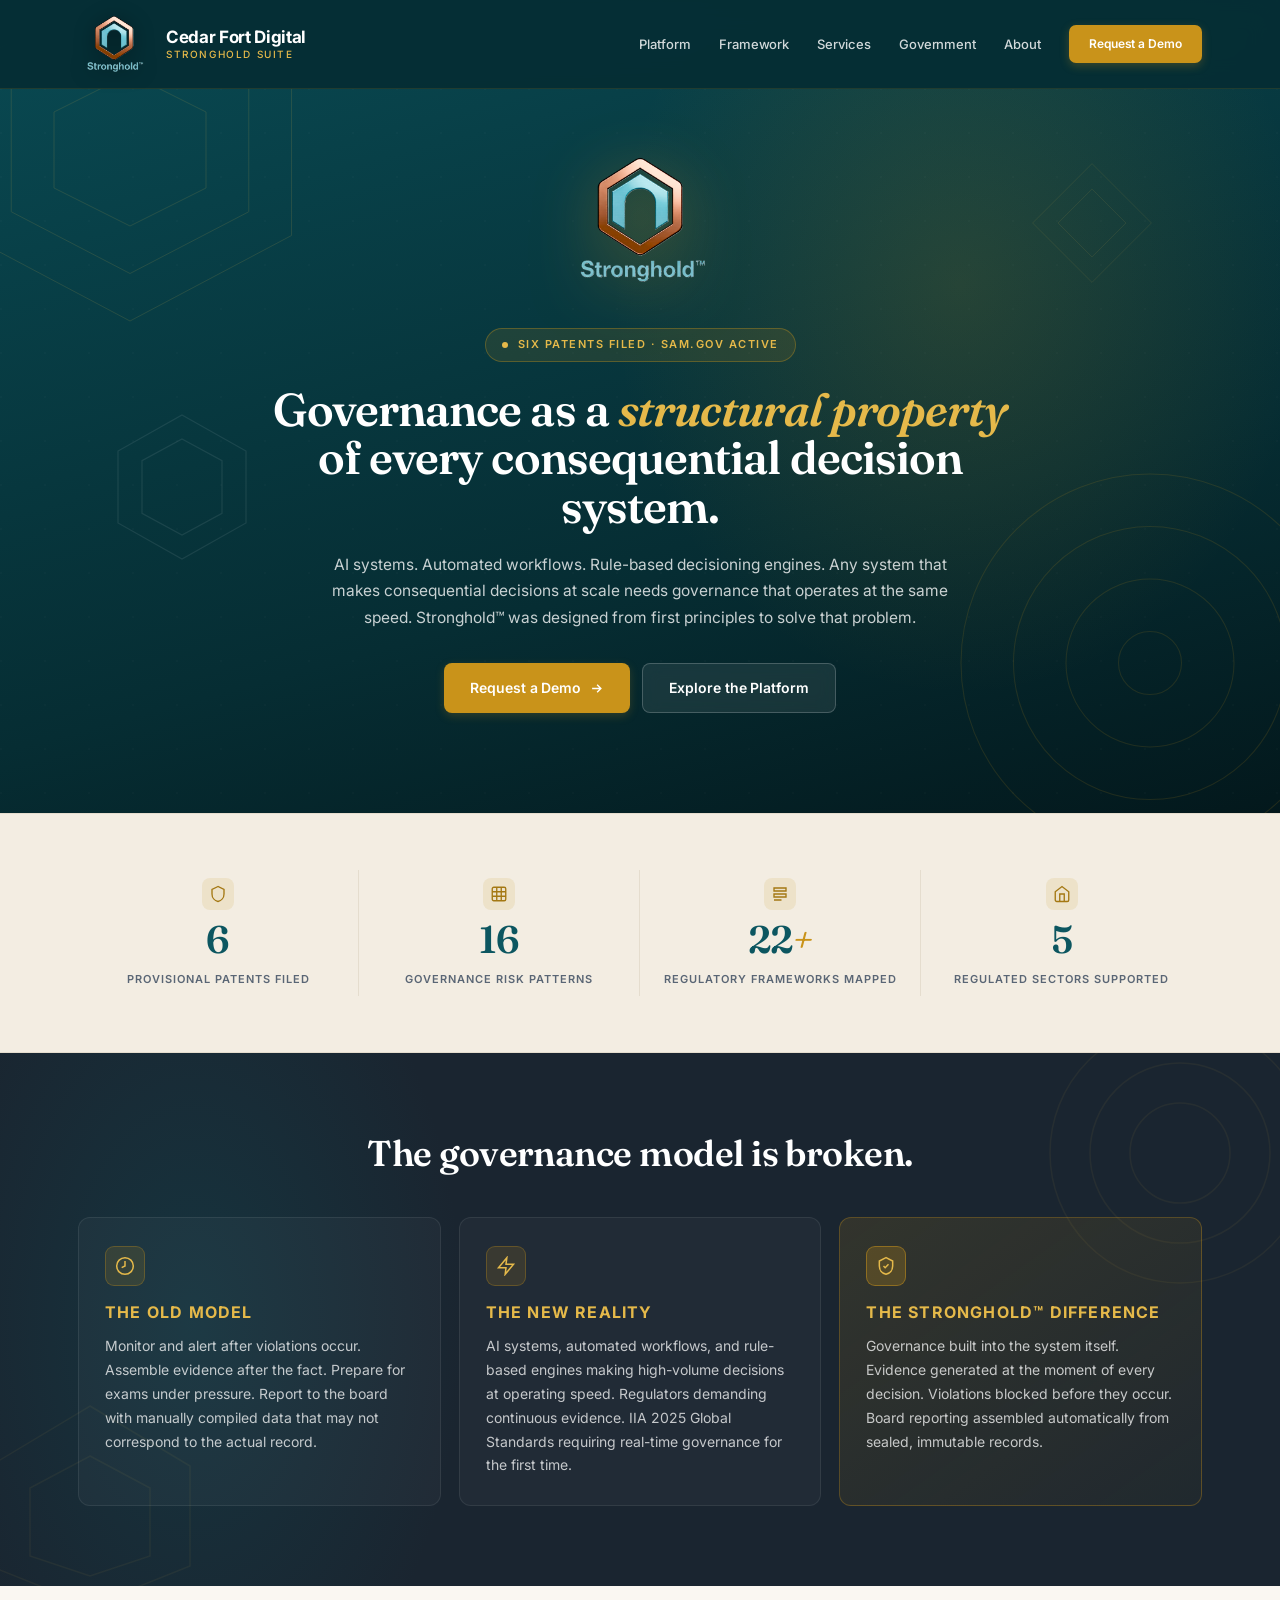
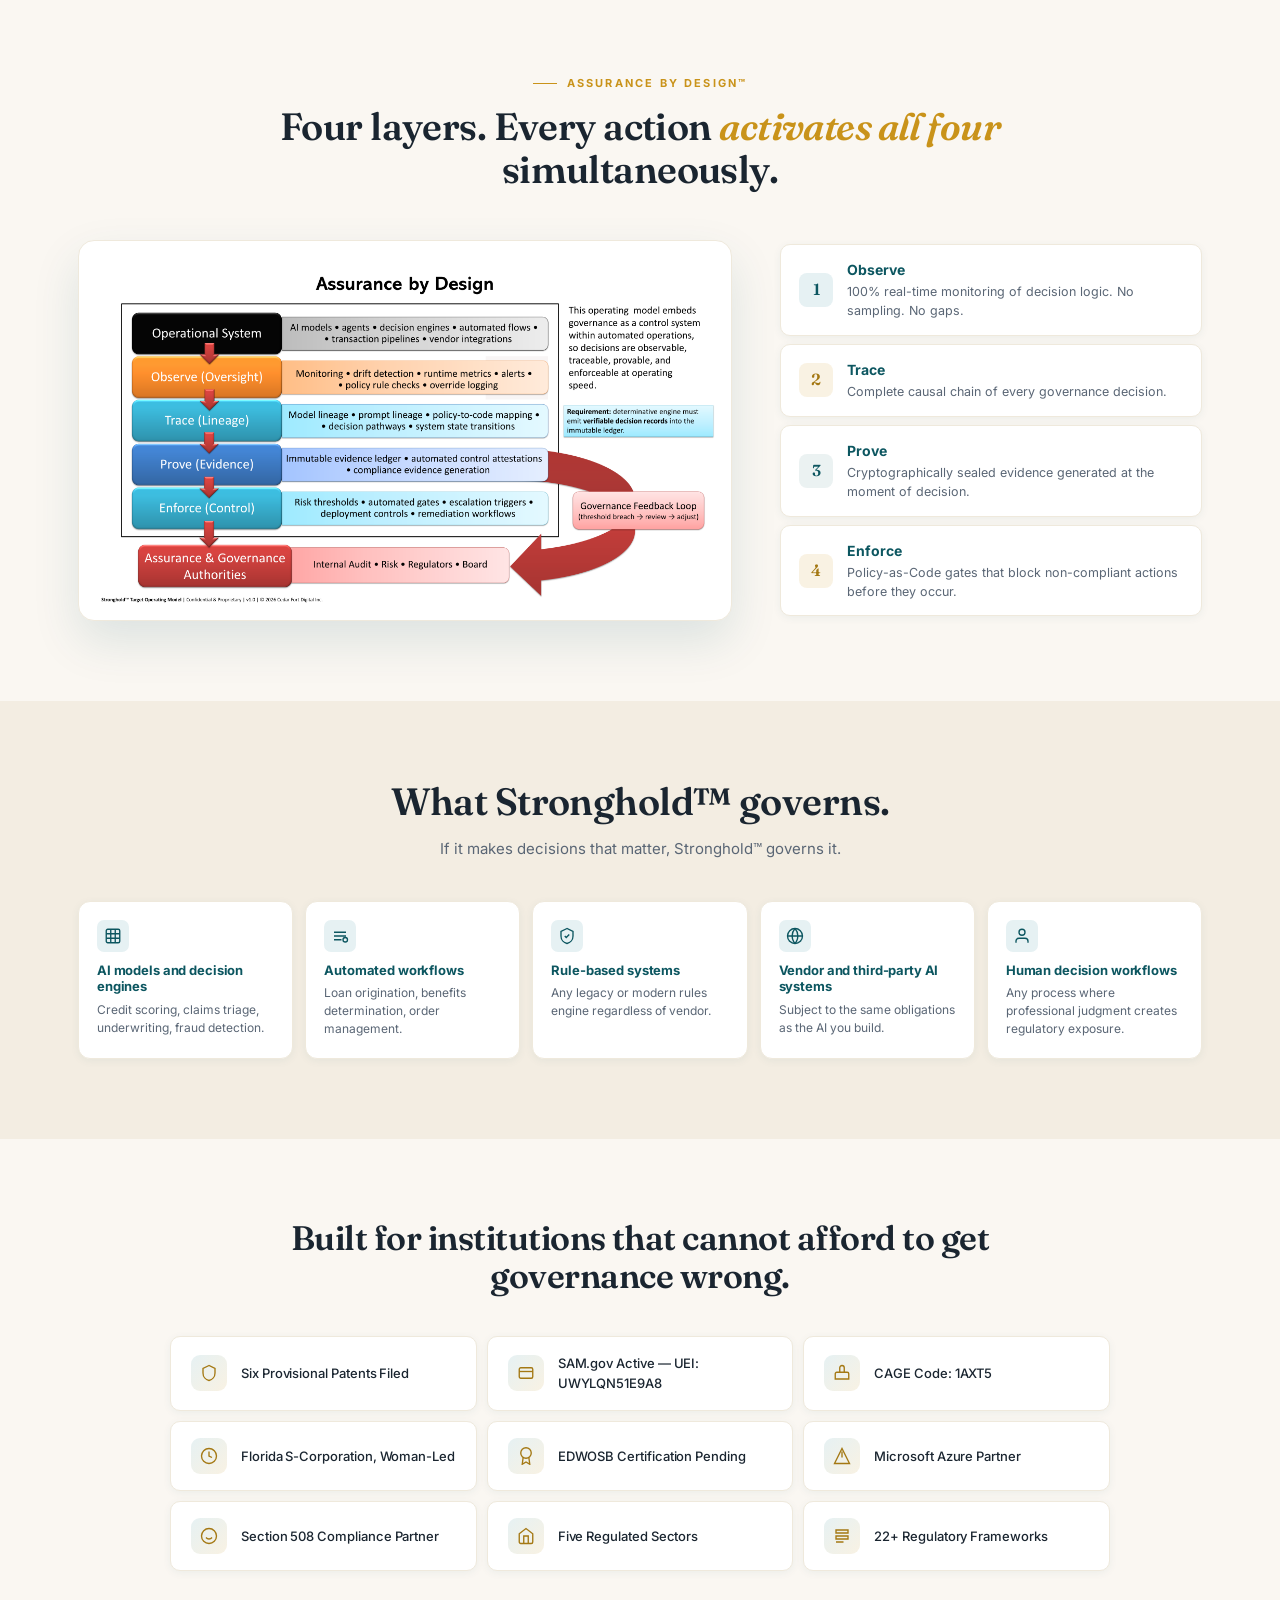
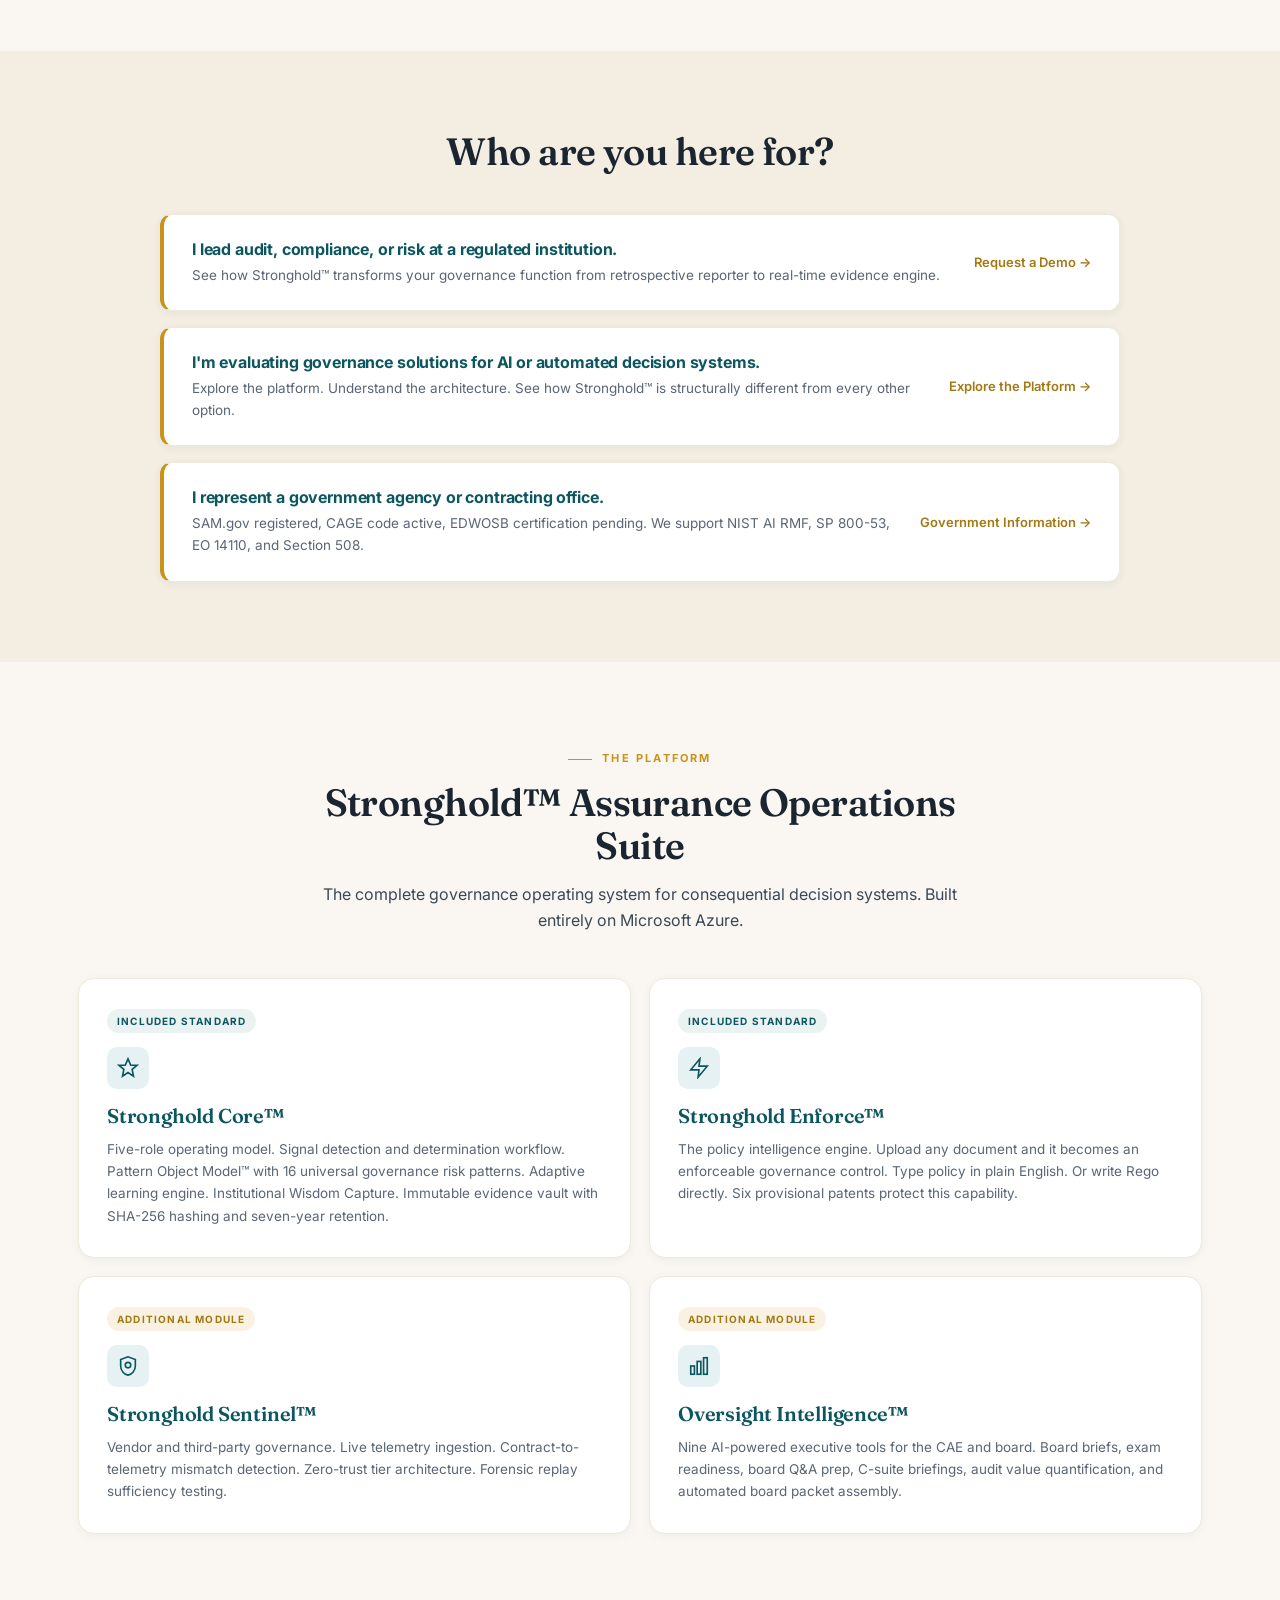
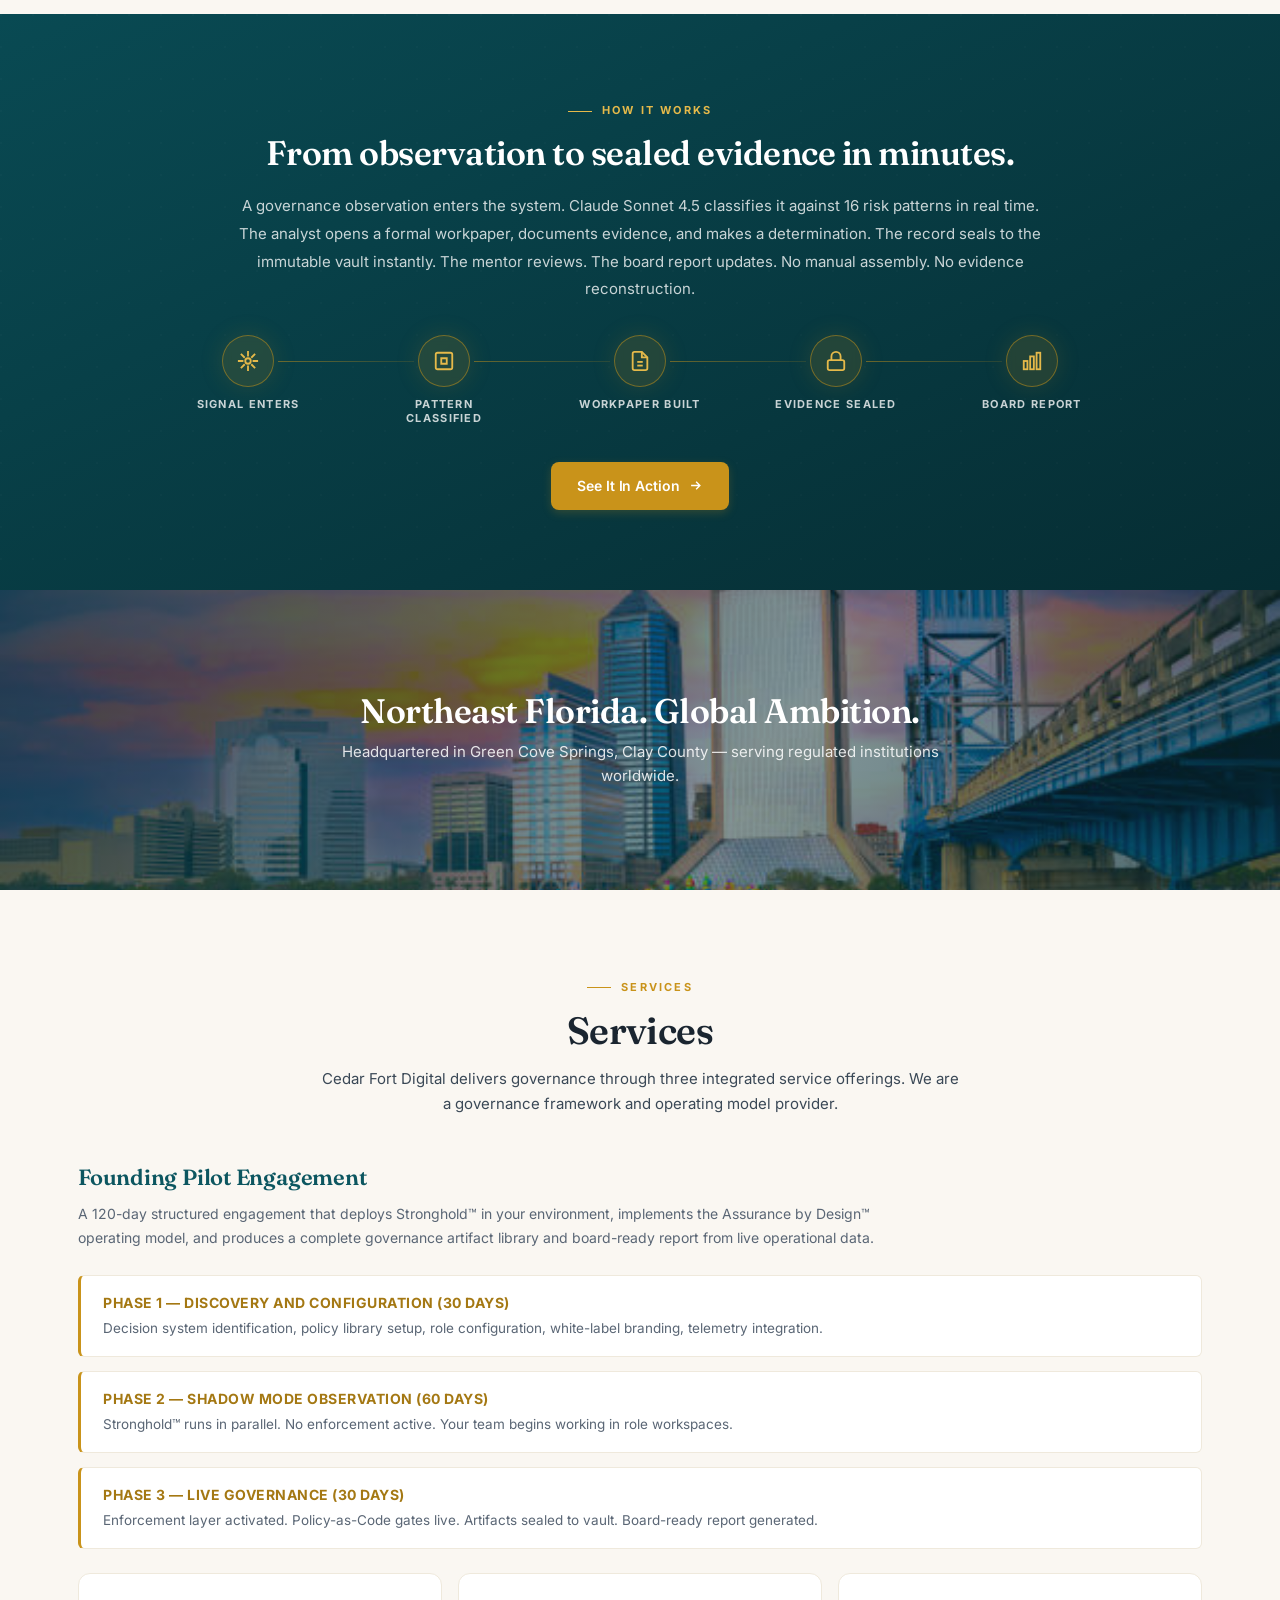
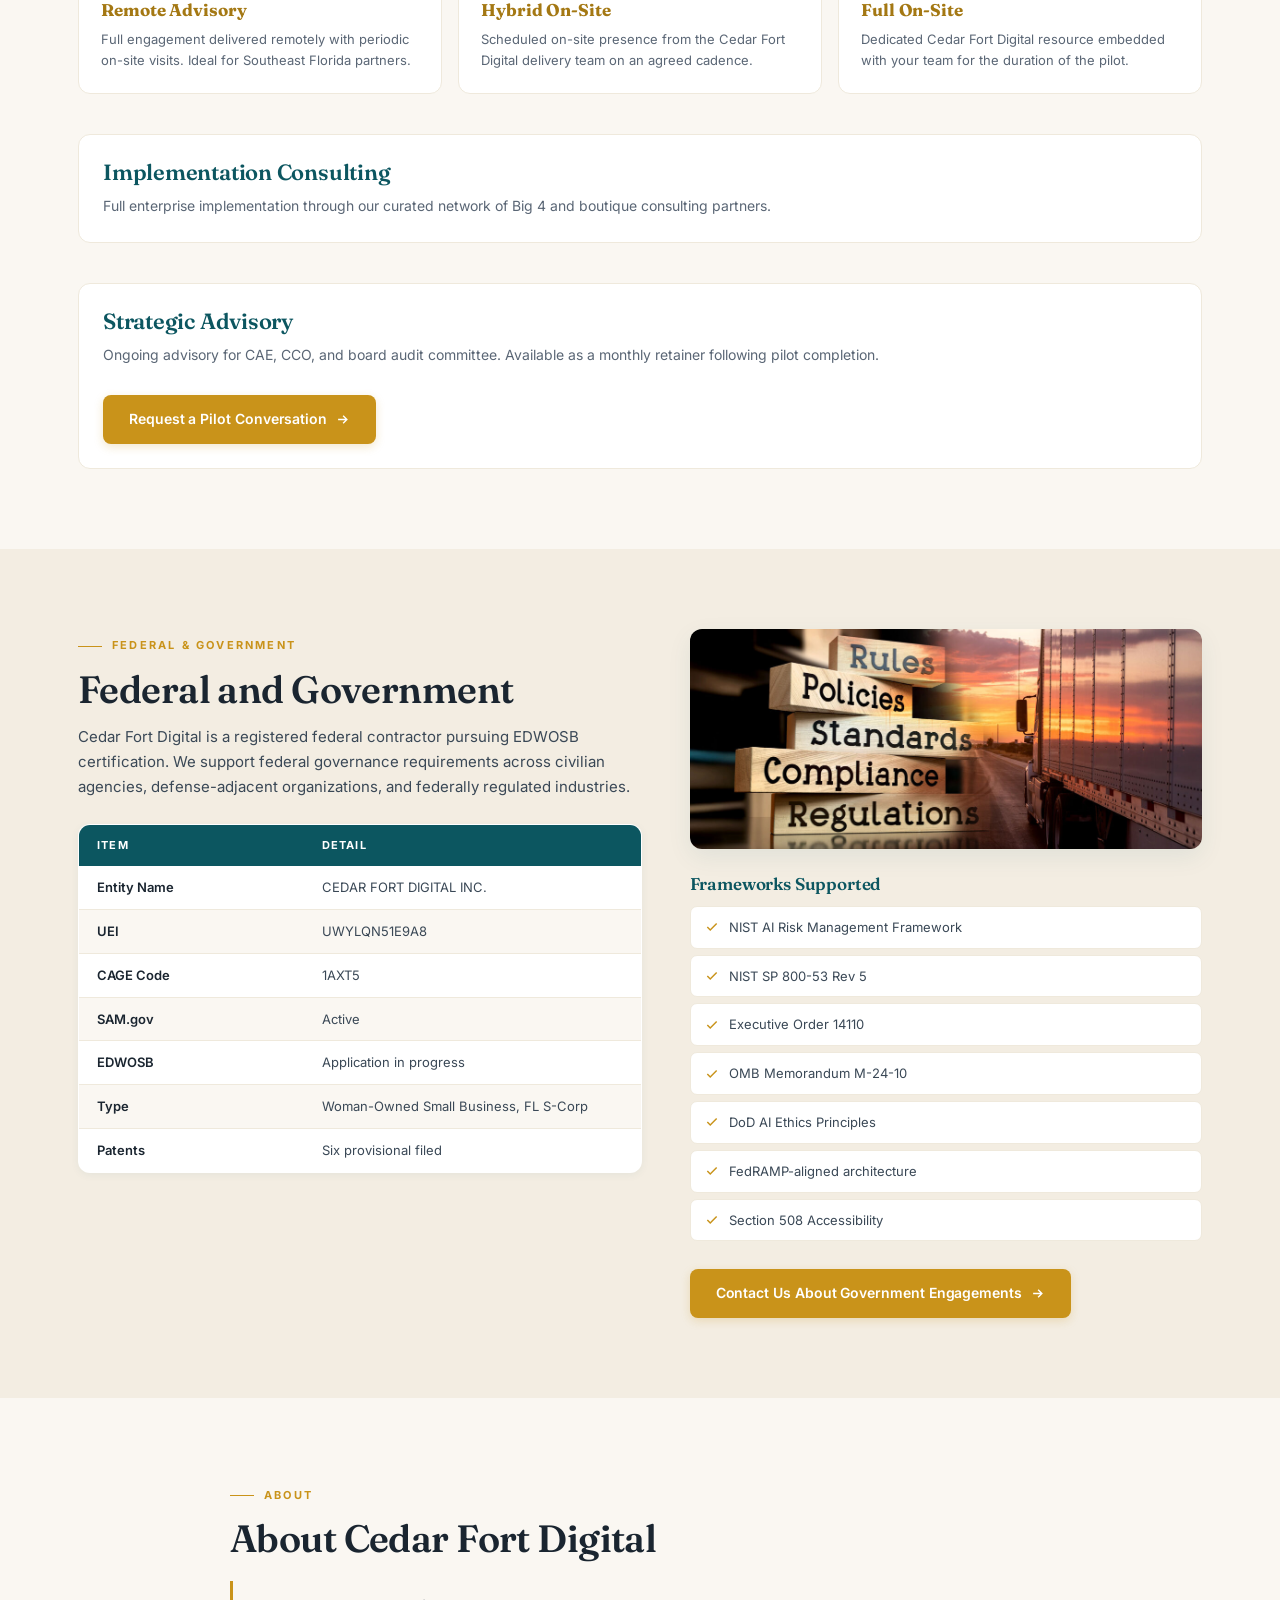
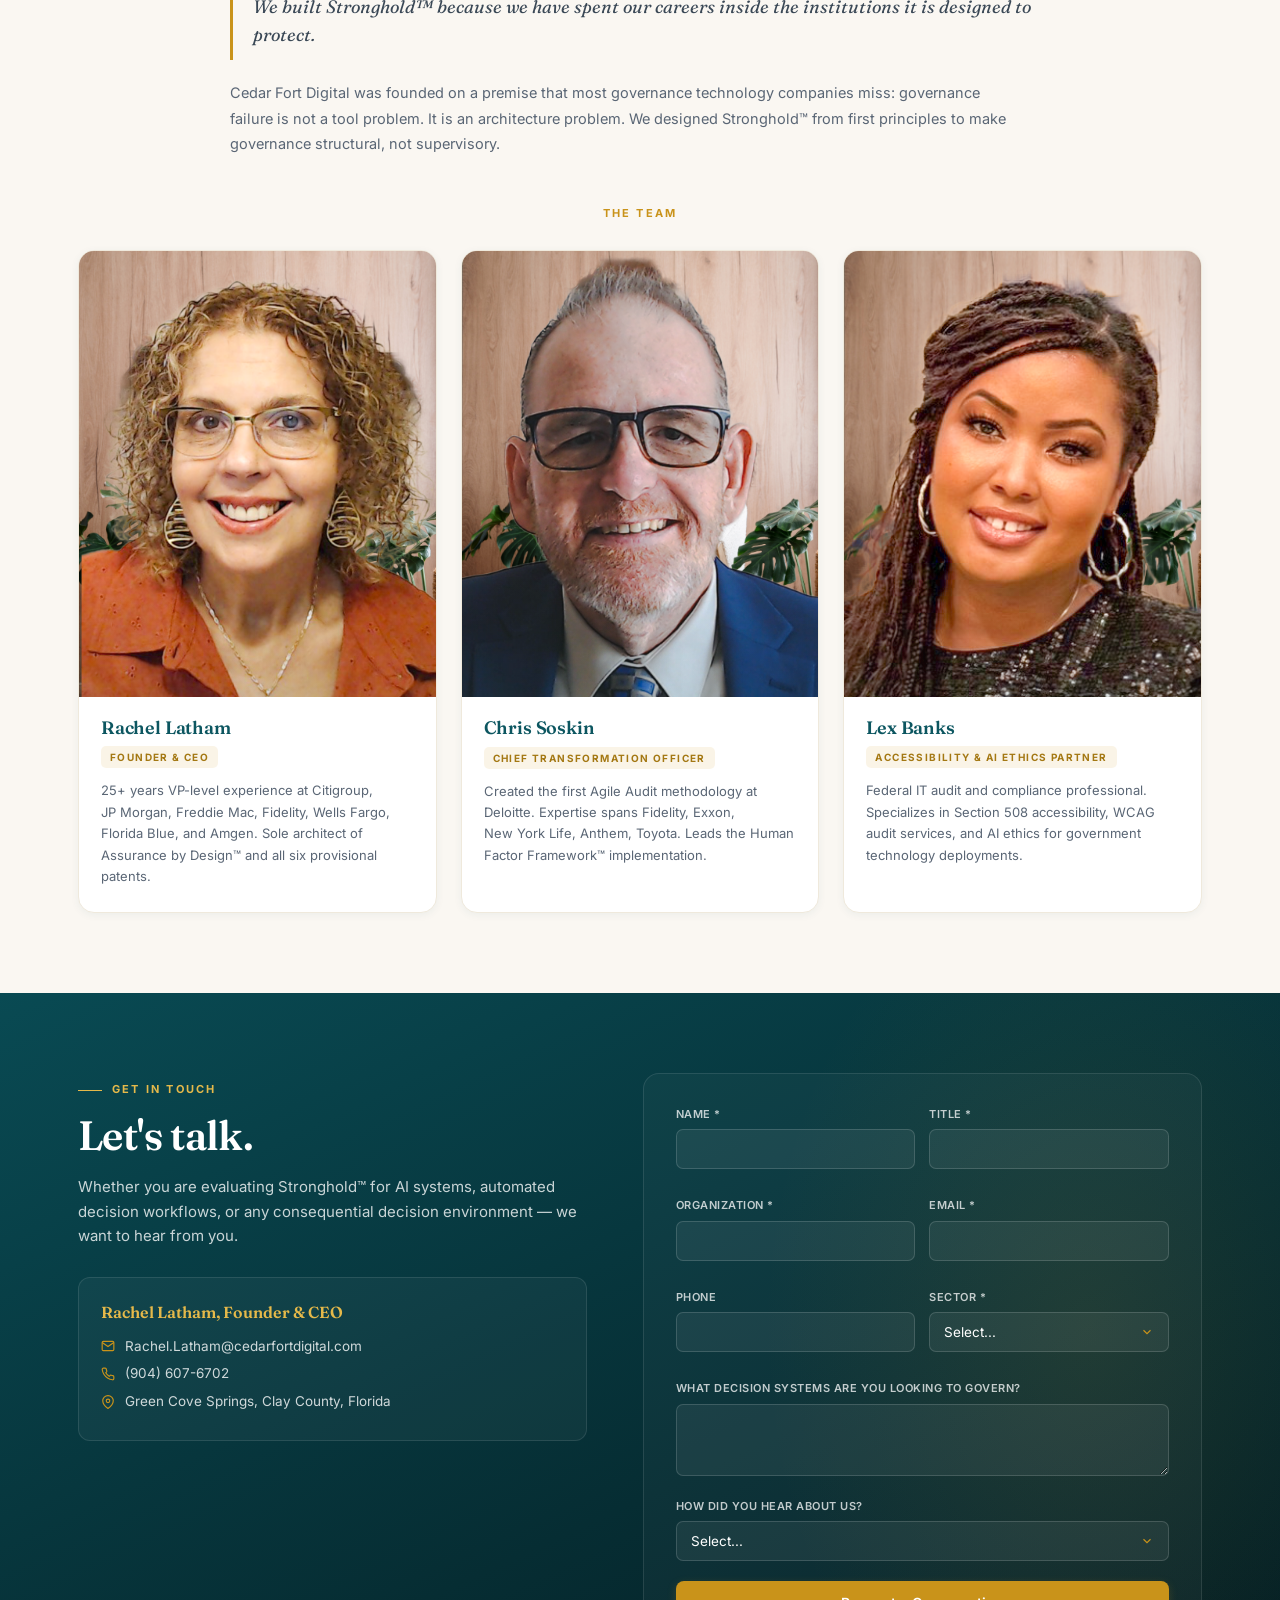
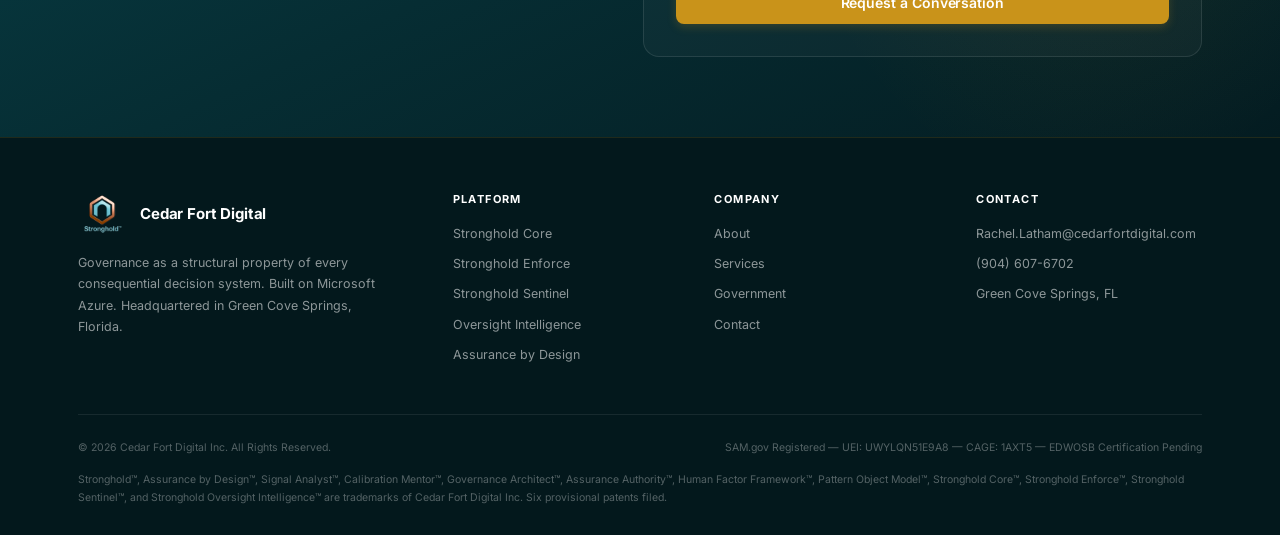
==== index.html @ 5c3e356e "Initial commit: Cedar Fort Digital marketing website" ====
<!DOCTYPE html>
<html lang="en">
<head>
<meta charset="UTF-8">
<meta name="viewport" content="width=device-width, initial-scale=1.0">
<title>Cedar Fort Digital &mdash; Governance at Operating Speed</title>
<meta name="description" content="Stronghold Assurance Operations Suite. Governance as a structural property of every consequential decision system.">
<link rel="icon" type="image/png" href="images/Stronghold Flat Copper Trans.PNG">
<link rel="preconnect" href="https://fonts.googleapis.com">
<link rel="preconnect" href="https://fonts.gstatic.com" crossorigin>
<link href="https://fonts.googleapis.com/css2?family=Inter:wght@300;400;500;600;700;800;900&family=Fraunces:ital,wght@0,500;0,600;0,700;1,500&display=swap" rel="stylesheet">
<style>
/* ==================== RESET & BASE ==================== */
*,*::before,*::after{box-sizing:border-box;margin:0;padding:0}
html{scroll-behavior:smooth;-webkit-text-size-adjust:100%}
body{font-family:'Inter',-apple-system,'Segoe UI',sans-serif;color:#1A2530;line-height:1.6;background:#FAF7F2;overflow-x:hidden;-webkit-font-smoothing:antialiased}
a{color:inherit;text-decoration:none}
img{max-width:100%;height:auto;display:block}
button{font-family:inherit;cursor:pointer;border:none;background:none}

/* ==================== TOKENS ==================== */
:root{
  --teal:#0C5660;
  --teal-dark:#094A53;
  --teal-deep:#062D33;
  --teal-pale:#E6F1F3;
  --copper:#C9931A;
  --copper-light:#E5B94A;
  --copper-dark:#A47813;
  --copper-glow:rgba(201,147,26,0.22);
  --cream:#FAF7F2;
  --cream-warm:#F3EDE2;
  --cream-deep:#E8DFCE;
  --ink:#1A2530;
  --ink-soft:#3A4856;
  --ink-mid:#5A6675;
  --ink-light:#8A95A3;
  --line:#E5DDCE;
  --line-soft:#EFE9DC;
  --shadow-sm:0 2px 8px rgba(12,86,96,0.06);
  --shadow-md:0 8px 24px rgba(12,86,96,0.08);
  --shadow-lg:0 20px 48px rgba(12,86,96,0.12);
  --radius-sm:8px;
  --radius-md:12px;
  --radius-lg:16px;
  --serif:'Fraunces',Georgia,serif;
}

/* ==================== TYPOGRAPHY ==================== */
.eyebrow{display:inline-flex;align-items:center;gap:10px;font-size:11px;font-weight:700;letter-spacing:2.2px;text-transform:uppercase;color:var(--copper);margin-bottom:14px}
.eyebrow::before{content:'';width:24px;height:1px;background:var(--copper)}
.eyebrow.light{color:var(--copper-light)}
.eyebrow.light::before{background:var(--copper-light)}
h1{font-family:var(--serif);font-weight:600;letter-spacing:-0.02em;line-height:1.06;color:var(--ink)}
h2{font-family:var(--serif);font-weight:600;letter-spacing:-0.015em;line-height:1.12;color:var(--ink);margin-bottom:16px}
h3{font-family:var(--serif);font-weight:600;letter-spacing:-0.01em;color:var(--teal);line-height:1.25}
h4{font-family:'Inter',sans-serif;font-weight:700;color:var(--teal);letter-spacing:-0.005em}
.lead{font-size:16px;color:var(--ink-soft);line-height:1.65;max-width:640px}

/* ==================== LAYOUT ==================== */
.container{max-width:1180px;margin:0 auto;padding:0 28px}
.container-narrow{max-width:920px;margin:0 auto;padding:0 28px}
@media(max-width:768px){.container,.container-narrow{padding:0 20px}}
section{padding:80px 0;position:relative}
@media(max-width:768px){section{padding:56px 0}}
.section-cream{background:var(--cream-warm)}
.section-dark{background:linear-gradient(155deg,var(--teal-dark) 0%,var(--teal-deep) 100%);color:#fff}
.section-dark h2,.section-dark h3{color:#fff}
.grid-2{display:grid;grid-template-columns:1fr 1fr;gap:56px;align-items:center}
.grid-3{display:grid;grid-template-columns:repeat(3,1fr);gap:20px}
.grid-4{display:grid;grid-template-columns:repeat(4,1fr);gap:20px}
@media(max-width:960px){.grid-2{grid-template-columns:1fr;gap:40px}.grid-3,.grid-4{grid-template-columns:1fr 1fr;gap:16px}}
@media(max-width:640px){.grid-3,.grid-4{grid-template-columns:1fr}}

/* ==================== BUTTONS ==================== */
.btn{display:inline-flex;align-items:center;gap:8px;padding:13px 26px;border-radius:8px;font-weight:600;font-size:14px;letter-spacing:-0.005em;transition:all 0.2s cubic-bezier(0.4,0,0.2,1);cursor:pointer;white-space:nowrap}
.btn-primary{background:var(--copper);color:#fff;box-shadow:0 3px 10px var(--copper-glow)}
.btn-primary:hover{background:var(--copper-dark);transform:translateY(-1px);box-shadow:0 6px 18px var(--copper-glow)}
.btn-secondary{background:transparent;color:var(--teal);border:1.5px solid var(--teal)}
.btn-secondary:hover{background:var(--teal);color:#fff}
.btn-ghost{background:rgba(255,255,255,0.08);color:#fff;border:1px solid rgba(255,255,255,0.2);backdrop-filter:blur(8px)}
.btn-ghost:hover{background:rgba(255,255,255,0.15);border-color:rgba(255,255,255,0.35)}
.btn-arrow{width:15px;height:15px;transition:transform 0.2s}
.btn:hover .btn-arrow{transform:translateX(3px)}
.cta-group{display:flex;gap:12px;flex-wrap:wrap;margin-top:28px}

/* ==================== NAV ==================== */
nav{position:fixed;top:0;left:0;right:0;z-index:100;background:rgba(6,45,51,0.94);backdrop-filter:blur(14px) saturate(1.4);border-bottom:1px solid rgba(201,147,26,0.14)}
nav .container{display:flex;align-items:center;justify-content:space-between;height:88px;padding-top:0;padding-bottom:0}
nav .logo{display:flex;align-items:center;gap:16px}
nav .logo img{height:72px;width:auto;filter:drop-shadow(0 2px 10px rgba(0,0,0,0.4))}
nav .logo-text{color:#fff;font-weight:700;font-size:17px;letter-spacing:-0.02em;line-height:1.1}
nav .logo-text span{display:block;font-size:10px;font-weight:500;color:var(--copper-light);letter-spacing:1.6px;text-transform:uppercase;margin-top:3px}
nav .links{display:flex;align-items:center;gap:28px}
nav .links a{color:rgba(255,255,255,0.82);font-size:13px;font-weight:500;letter-spacing:-0.005em;transition:color 0.2s;position:relative}
nav .links a:not(.cta-nav):hover{color:#fff}
nav .links a:not(.cta-nav)::after{content:'';position:absolute;bottom:-6px;left:0;width:0;height:2px;background:var(--copper);transition:width 0.25s}
nav .links a:not(.cta-nav):hover::after{width:100%}
.cta-nav{background:var(--copper);color:#fff!important;padding:9px 20px;border-radius:7px;font-weight:600!important;font-size:12px!important;box-shadow:0 3px 10px rgba(201,147,26,0.28)}
.cta-nav:hover{background:var(--copper-dark)}
.nav-toggle{display:none;color:#fff;font-size:24px;padding:6px}
@media(max-width:960px){
  nav .container{height:76px}
  nav .logo img{height:56px}
  nav .links{display:none;position:absolute;top:76px;left:0;right:0;background:var(--teal-deep);flex-direction:column;padding:20px;gap:16px;border-top:1px solid rgba(255,255,255,0.08)}
  nav .links.open{display:flex}
  .nav-toggle{display:block}
}

/* ==================== HERO ==================== */
.hero{margin-top:0;padding:140px 0 100px;background:linear-gradient(165deg,var(--teal-dark) 0%,var(--teal-deep) 65%,#03181C 100%);color:#fff;position:relative;overflow:hidden;text-align:center}
.hero::before{content:'';position:absolute;top:-30%;right:-10%;width:70%;height:130%;background:radial-gradient(ellipse,rgba(201,147,26,0.16) 0%,transparent 55%);pointer-events:none}
.hero::after{content:'';position:absolute;inset:0;background-image:radial-gradient(circle at 1px 1px,rgba(255,255,255,0.03) 1px,transparent 0);background-size:44px 44px;pointer-events:none;opacity:0.5}
.hero-bg{position:absolute;inset:0;pointer-events:none;overflow:hidden;z-index:1}
.hero-bg svg{position:absolute;opacity:0.14}
.hero-bg .shape-1{top:-40px;left:-60px;width:380px;color:var(--copper-light)}
.hero-bg .shape-2{bottom:-60px;right:-80px;width:420px;color:var(--copper)}
.hero-bg .shape-3{top:50%;left:8%;width:160px;opacity:0.08;color:#fff}
.hero-bg .shape-4{top:20%;right:10%;width:120px;opacity:0.1;color:var(--copper-light)}
.hero-inner{position:relative;z-index:2;max-width:860px;margin:0 auto}
.hero-logo-img{width:160px;height:auto;margin:0 auto 28px;filter:drop-shadow(0 12px 32px rgba(201,147,26,0.45))}
.hero-badge{display:inline-flex;align-items:center;gap:10px;padding:7px 16px;background:rgba(201,147,26,0.12);border:1px solid rgba(201,147,26,0.35);border-radius:100px;font-size:11px;font-weight:600;color:var(--copper-light);letter-spacing:1.5px;text-transform:uppercase;margin-bottom:24px}
.hero-badge .dot{width:6px;height:6px;background:var(--copper-light);border-radius:50%;animation:pulse 2s ease-in-out infinite}
@keyframes pulse{0%,100%{opacity:1;transform:scale(1)}50%{opacity:0.5;transform:scale(1.3)}}
.hero h1{font-size:clamp(30px,3.8vw,46px);color:#fff;margin-bottom:20px;max-width:780px;margin-left:auto;margin-right:auto}
.hero h1 .accent{color:var(--copper-light);font-style:italic}
.hero p.lead{font-size:15.5px;color:rgba(255,255,255,0.78);max-width:640px;line-height:1.7;margin:0 auto}
.hero .cta-group{justify-content:center;margin-top:32px}

/* ==================== STATS ==================== */
.stats{padding:56px 0;background:var(--cream-warm);border-top:1px solid var(--line);border-bottom:1px solid var(--line)}
.stats-grid{display:grid;grid-template-columns:repeat(4,1fr);gap:0}
@media(max-width:768px){.stats-grid{grid-template-columns:1fr 1fr}}
.stat-item{text-align:center;padding:8px 16px;border-right:1px solid var(--line);display:flex;flex-direction:column;align-items:center;gap:8px}
.stat-item:last-child{border-right:none}
@media(max-width:768px){.stat-item{border-right:none;border-bottom:1px solid var(--line);padding:16px 12px}.stat-item:nth-last-child(-n+2){border-bottom:none}.stat-item:nth-child(odd){border-right:1px solid var(--line)}}
.stat-item .stat-icon{width:32px;height:32px;border-radius:8px;background:rgba(201,147,26,0.12);color:var(--copper-dark);display:flex;align-items:center;justify-content:center;margin-bottom:2px}
.stat-item .number{font-family:var(--serif);font-size:clamp(30px,3vw,42px);font-weight:600;color:var(--teal);line-height:1;letter-spacing:-0.02em}
.stat-item .number .plus{color:var(--copper);font-style:italic}
.stat-item .label{font-size:11px;color:var(--ink-mid);margin-top:4px;font-weight:600;letter-spacing:1px;text-transform:uppercase}

/* ==================== PROBLEM ==================== */
.problem{background:var(--ink);color:#fff;padding:80px 0;overflow:hidden;position:relative}
.problem::before{content:'';position:absolute;top:-50%;left:-10%;width:50%;height:200%;background:radial-gradient(ellipse,rgba(12,86,96,0.3) 0%,transparent 60%);pointer-events:none}
.problem-bg{position:absolute;inset:0;pointer-events:none;overflow:hidden}
.problem-bg svg{position:absolute;opacity:0.06;color:var(--copper-light)}
.problem-bg .sh-1{top:-40px;right:-40px;width:280px}
.problem-bg .sh-2{bottom:-40px;left:-30px;width:240px}
.problem h2{color:#fff;font-size:clamp(24px,2.8vw,36px);text-align:center;margin-bottom:44px;position:relative;z-index:1}
.problem-grid{display:grid;grid-template-columns:repeat(3,1fr);gap:18px;position:relative;z-index:1}
@media(max-width:960px){.problem-grid{grid-template-columns:1fr}}
.problem-col{padding:28px 26px;border-radius:var(--radius-md)}
.problem-col.old,.problem-col.new{background:rgba(255,255,255,0.03);border:1px solid rgba(255,255,255,0.08)}
.problem-col.diff{background:linear-gradient(145deg,rgba(201,147,26,0.14),rgba(201,147,26,0.04));border:1px solid rgba(201,147,26,0.32)}
.problem-col .col-icon{width:40px;height:40px;border-radius:9px;background:rgba(201,147,26,0.14);border:1px solid rgba(201,147,26,0.3);display:flex;align-items:center;justify-content:center;color:var(--copper-light);margin-bottom:16px}
.problem-col.diff .col-icon{background:rgba(201,147,26,0.24);border-color:rgba(201,147,26,0.5)}
.problem-col h3{color:#fff;font-size:16px;margin-bottom:12px;font-family:'Inter',sans-serif;font-weight:700;text-transform:uppercase;letter-spacing:1.2px}
.problem-col.old h3,.problem-col.new h3,.problem-col.diff h3{color:var(--copper-light)}
.problem-col p{font-size:14px;color:rgba(255,255,255,0.74);line-height:1.7}

/* ==================== FRAMEWORK ==================== */
.framework{padding:80px 0;background:var(--cream)}
.framework-header{text-align:center;max-width:720px;margin:0 auto 48px}
.framework-header h2{font-size:clamp(26px,3vw,38px);margin-bottom:16px}
.framework-header h2 .accent{color:var(--copper);font-style:italic}
.framework-hero-grid{display:grid;grid-template-columns:1.55fr 1fr;gap:48px;align-items:center}
@media(max-width:960px){.framework-hero-grid{grid-template-columns:1fr;gap:32px}}
.framework-diagram{position:relative;padding:14px;background:#fff;border-radius:var(--radius-lg);box-shadow:var(--shadow-lg);border:1px solid var(--line-soft)}
.framework-diagram img{width:100%;border-radius:8px;display:block}
.framework-diagram::before{content:'';position:absolute;inset:-16px;background:radial-gradient(ellipse at center,rgba(201,147,26,0.1),transparent 70%);z-index:-1;filter:blur(26px)}
.framework-layers{display:flex;flex-direction:column;gap:8px}
.framework-layer{display:grid;grid-template-columns:auto 1fr;gap:14px;padding:14px 18px;border-radius:10px;background:#fff;border:1px solid var(--line-soft);box-shadow:var(--shadow-sm);align-items:center}
.framework-layer .num{width:34px;height:34px;border-radius:8px;display:flex;align-items:center;justify-content:center;font-family:var(--serif);font-size:16px;font-weight:600;background:var(--teal-pale);color:var(--teal);flex-shrink:0}
.framework-layer:nth-child(2) .num{background:rgba(201,147,26,0.12);color:var(--copper-dark)}
.framework-layer:nth-child(3) .num{background:rgba(12,86,96,0.08);color:var(--teal)}
.framework-layer:nth-child(4) .num{background:rgba(201,147,26,0.12);color:var(--copper-dark)}
.framework-layer h4{font-size:14px;margin-bottom:2px;color:var(--teal)}
.framework-layer p{font-size:12.5px;color:var(--ink-mid);line-height:1.5}

/* ==================== GOVERNS ==================== */
.governs{padding:80px 0;background:var(--cream-warm)}
.governs-header{text-align:center;max-width:720px;margin:0 auto 40px}
.governs-header h2{font-size:clamp(26px,3vw,38px);margin-bottom:14px}
.governs-header p{font-size:15px;color:var(--ink-mid);max-width:620px;margin:0 auto}
.governs-grid{display:grid;grid-template-columns:repeat(5,1fr);gap:12px}
@media(max-width:960px){.governs-grid{grid-template-columns:1fr 1fr}}
@media(max-width:560px){.governs-grid{grid-template-columns:1fr}}
.gov-card{padding:18px 18px 20px;background:#fff;border-radius:var(--radius-md);border:1px solid var(--line-soft);box-shadow:var(--shadow-sm);transition:all 0.25s}
.gov-card:hover{transform:translateY(-2px);box-shadow:var(--shadow-md);border-color:var(--copper)}
.gov-card .icon{width:32px;height:32px;border-radius:7px;background:var(--teal-pale);display:flex;align-items:center;justify-content:center;margin-bottom:10px;color:var(--teal)}
.gov-card .icon svg{width:18px;height:18px}
.gov-card h3{font-size:13px;margin-bottom:6px;color:var(--teal);font-family:'Inter',sans-serif;font-weight:700;line-height:1.25}
.gov-card p{font-size:12px;color:var(--ink-mid);line-height:1.5}

/* ==================== CREDENTIALS ==================== */
.credentials{padding:80px 0;background:var(--cream)}
.credentials-header{text-align:center;max-width:720px;margin:0 auto 40px}
.credentials-header h2{font-size:clamp(24px,2.8vw,34px)}
.cred-grid{display:grid;grid-template-columns:repeat(3,1fr);gap:10px;max-width:940px;margin:0 auto}
@media(max-width:768px){.cred-grid{grid-template-columns:1fr 1fr}}
@media(max-width:480px){.cred-grid{grid-template-columns:1fr}}
.cred{display:flex;align-items:center;gap:14px;padding:16px 20px;background:#fff;border:1px solid var(--line-soft);border-radius:10px;font-size:13px;color:var(--ink);font-weight:500;letter-spacing:-0.005em;transition:all 0.2s;box-shadow:var(--shadow-sm)}
.cred:hover{border-color:var(--copper);box-shadow:var(--shadow-md);transform:translateY(-2px)}
.cred .cred-icon{width:36px;height:36px;border-radius:9px;background:linear-gradient(135deg,var(--teal-pale),rgba(201,147,26,0.12));color:var(--copper-dark);display:flex;align-items:center;justify-content:center;flex-shrink:0}

/* ==================== AUDIENCE CTAs ==================== */
.audience{padding:80px 0;background:var(--cream-warm)}
.audience-header{text-align:center;max-width:720px;margin:0 auto 40px}
.audience-header h2{font-size:clamp(26px,3vw,38px)}
.cta-cards{display:flex;flex-direction:column;gap:16px;max-width:960px;margin:0 auto}
.cta-card{background:#fff;border-radius:var(--radius-md);padding:24px 28px;border-left:4px solid var(--copper);border-top:1px solid var(--line-soft);border-right:1px solid var(--line-soft);border-bottom:1px solid var(--line-soft);box-shadow:var(--shadow-sm);transition:all 0.25s;display:grid;grid-template-columns:1fr auto;gap:24px;align-items:center}
@media(max-width:640px){.cta-card{grid-template-columns:1fr;gap:12px}}
.cta-card:hover{transform:translateX(4px);box-shadow:var(--shadow-md)}
.cta-card h3{font-size:16px;margin-bottom:6px;color:var(--teal);font-family:'Inter',sans-serif;font-weight:700}
.cta-card p{font-size:13.5px;color:var(--ink-mid);line-height:1.6}
.cta-card a.link{color:var(--copper-dark);font-weight:600;font-size:13px;white-space:nowrap;display:inline-flex;align-items:center;gap:6px}
.cta-card a.link:hover{color:var(--copper)}

/* ==================== PLATFORM ==================== */
.platform{padding:80px 0;background:var(--cream)}
.platform-header{max-width:720px;margin:0 auto 44px;text-align:center}
.platform-header h2{font-size:clamp(26px,3vw,38px);margin-bottom:14px}
.platform-header p{margin:0 auto}
.platform-grid{display:grid;grid-template-columns:repeat(2,1fr);gap:18px}
@media(max-width:768px){.platform-grid{grid-template-columns:1fr}}
.platform-card{background:#fff;border-radius:var(--radius-lg);padding:28px 28px 30px;border:1px solid var(--line-soft);box-shadow:var(--shadow-sm);transition:all 0.25s;position:relative;overflow:hidden}
.platform-card:hover{transform:translateY(-3px);box-shadow:var(--shadow-md)}
.platform-card .tag{display:inline-flex;align-items:center;gap:6px;padding:4px 10px;border-radius:100px;font-size:10px;font-weight:700;letter-spacing:1.2px;text-transform:uppercase;margin-bottom:14px}
.platform-card .tag-included{background:rgba(12,86,96,0.08);color:var(--teal)}
.platform-card .tag-module{background:rgba(201,147,26,0.12);color:var(--copper-dark)}
.platform-card .card-icon{width:42px;height:42px;border-radius:10px;display:flex;align-items:center;justify-content:center;margin-bottom:14px;background:var(--teal-pale);color:var(--teal)}
.platform-card h3{font-size:20px;margin-bottom:10px;color:var(--teal)}
.platform-card p{font-size:13.5px;color:var(--ink-mid);line-height:1.65}

/* ==================== HOW IT WORKS ==================== */
.howitworks{padding:80px 0;background:linear-gradient(155deg,var(--teal-dark) 0%,var(--teal-deep) 100%);color:#fff;position:relative;overflow:hidden;text-align:center}
.howitworks::before{content:'';position:absolute;inset:0;background-image:radial-gradient(circle at 1px 1px,rgba(255,255,255,0.03) 1px,transparent 0);background-size:32px 32px;pointer-events:none;opacity:0.5}
.howitworks-inner{max-width:820px;margin:0 auto;position:relative;z-index:1}
.howitworks h2{color:#fff;font-size:clamp(24px,2.8vw,34px);margin-bottom:20px}
.howitworks p{font-size:15px;color:rgba(255,255,255,0.78);line-height:1.85;margin-bottom:28px}
.howitworks .cta-group{justify-content:center;margin-top:24px}
.flow-diagram{max-width:980px;margin:32px auto 36px;display:grid;grid-template-columns:repeat(5,1fr);gap:0;position:relative;z-index:1}
@media(max-width:768px){.flow-diagram{grid-template-columns:1fr 1fr 1fr;gap:12px 0}}
@media(max-width:480px){.flow-diagram{grid-template-columns:1fr 1fr}}
.flow-node{display:flex;flex-direction:column;align-items:center;gap:10px;position:relative}
.flow-node::after{content:'';position:absolute;top:26px;left:calc(50% + 30px);width:calc(100% - 60px);height:1px;background:linear-gradient(90deg,rgba(201,147,26,0.5),rgba(201,147,26,0.15));pointer-events:none}
.flow-node:last-child::after{display:none}
@media(max-width:768px){.flow-node::after{display:none}}
.flow-node .node-circle{width:52px;height:52px;border-radius:50%;background:rgba(201,147,26,0.14);border:1.5px solid rgba(201,147,26,0.5);display:flex;align-items:center;justify-content:center;color:var(--copper-light);position:relative;z-index:2;backdrop-filter:blur(4px);box-shadow:0 0 24px rgba(201,147,26,0.15)}
.flow-node .node-circle svg{width:22px;height:22px}
.flow-node .node-label{font-size:11px;font-weight:700;color:rgba(255,255,255,0.78);text-transform:uppercase;letter-spacing:1.3px;line-height:1.3;max-width:130px}

/* ==================== JAX BANNER ==================== */
.jax-banner{position:relative;height:300px;overflow:hidden}
.jax-banner img{width:100%;height:100%;object-fit:cover;object-position:center 45%}
.jax-banner .overlay{position:absolute;inset:0;background:linear-gradient(120deg,rgba(6,45,51,0.78) 0%,rgba(6,45,51,0.5) 60%,rgba(6,45,51,0.72) 100%);display:flex;align-items:center;justify-content:center;flex-direction:column;color:#fff;text-align:center;padding:20px}
.jax-banner h2{color:#fff;margin-bottom:10px;font-size:clamp(24px,2.8vw,34px)}
.jax-banner p{color:rgba(255,255,255,0.85);font-size:15px;max-width:600px}

/* ==================== SERVICES ==================== */
.services{padding:80px 0;background:var(--cream)}
.services-intro{max-width:780px;margin:0 auto 48px;text-align:center}
.services-intro h2{font-size:clamp(26px,3vw,38px);margin-bottom:14px}
.services-intro p{margin:0 auto;font-size:15px}
.services h3{font-size:22px;margin-bottom:10px}
.phase{margin-bottom:14px;padding:16px 22px;background:#fff;border-left:3px solid var(--copper);border-radius:6px;border-top:1px solid var(--line-soft);border-right:1px solid var(--line-soft);border-bottom:1px solid var(--line-soft)}
.phase h4{font-size:14px;font-weight:700;color:var(--copper-dark);margin-bottom:4px;text-transform:uppercase;letter-spacing:0.5px}
.phase p{font-size:13.5px;color:var(--ink-mid);line-height:1.6}
.pricing-grid{display:grid;grid-template-columns:repeat(3,1fr);gap:16px;margin:24px 0 40px}
@media(max-width:768px){.pricing-grid{grid-template-columns:1fr}}
.pricing-card{background:#fff;border-radius:var(--radius-md);padding:22px;border:1px solid var(--line-soft);transition:all 0.25s}
.pricing-card:hover{border-color:var(--copper);box-shadow:var(--shadow-sm);transform:translateY(-2px)}
.pricing-card h4{font-family:var(--serif);font-size:17px;color:var(--copper-dark);margin-bottom:6px}
.pricing-card p{font-size:13px;color:var(--ink-mid);line-height:1.6}
.service-block{margin-top:40px;padding:24px;background:#fff;border-radius:var(--radius-md);border:1px solid var(--line-soft)}
.service-block h3{margin-bottom:8px}
.service-block p{font-size:14px;color:var(--ink-mid);line-height:1.7}

/* ==================== GOVERNMENT ==================== */
.government{padding:80px 0;background:var(--cream-warm)}
.government h2{font-size:clamp(26px,3vw,38px);margin-bottom:14px}
.government .lead{font-size:15px}
.gov-grid{display:grid;grid-template-columns:1.1fr 1fr;gap:48px;align-items:start}
@media(max-width:960px){.gov-grid{grid-template-columns:1fr;gap:32px}}
.gov-table{width:100%;border-collapse:collapse;background:#fff;border-radius:var(--radius-md);overflow:hidden;box-shadow:var(--shadow-sm);border:1px solid var(--line-soft);margin-top:24px;font-size:13px}
.gov-table th{background:var(--teal);color:#fff;padding:12px 18px;text-align:left;font-size:11px;font-weight:700;letter-spacing:1.2px;text-transform:uppercase}
.gov-table td{padding:11px 18px;border-bottom:1px solid var(--line-soft);color:var(--ink-soft)}
.gov-table td:first-child{font-weight:600;color:var(--ink);width:40%}
.gov-table tr:last-child td{border-bottom:none}
.gov-table tr:nth-child(even) td{background:var(--cream)}
.gov-image-wrap{border-radius:var(--radius-md);overflow:hidden;box-shadow:var(--shadow-md)}
.gov-image-wrap img{width:100%;height:220px;object-fit:cover}
.frameworks-list{margin-top:24px}
.frameworks-list h3{font-size:17px;margin-bottom:12px}
.fw-item{display:flex;align-items:center;gap:10px;padding:10px 14px;background:#fff;border-radius:7px;border:1px solid var(--line-soft);font-size:13px;color:var(--ink-soft);margin-bottom:6px}
.fw-item svg{color:var(--copper);flex-shrink:0}

/* ==================== ABOUT / TEAM ==================== */
.about{padding:80px 0;background:var(--cream)}
.about-header{max-width:820px;margin:0 auto 40px}
.about-header h2{font-size:clamp(26px,3vw,38px);margin-bottom:20px}
.about-quote{font-family:var(--serif);font-style:italic;font-size:18px;color:var(--ink-soft);line-height:1.55;border-left:3px solid var(--copper);padding:12px 0 12px 20px;margin:20px 0;background:transparent}
.about p.body{font-size:14.5px;color:var(--ink-mid);line-height:1.75;max-width:780px}
.team-label{text-align:center;font-size:11px;letter-spacing:2.2px;text-transform:uppercase;color:var(--copper);font-weight:700;margin:48px 0 28px}
.team-grid{display:grid;grid-template-columns:repeat(3,1fr);gap:24px}
@media(max-width:960px){.team-grid{grid-template-columns:1fr;gap:20px;max-width:380px;margin:0 auto}}
.team-card{background:#fff;border-radius:var(--radius-lg);overflow:hidden;box-shadow:var(--shadow-sm);border:1px solid var(--line-soft);transition:all 0.25s}
.team-card:hover{transform:translateY(-3px);box-shadow:var(--shadow-md)}
.team-portrait{aspect-ratio:4/5;overflow:hidden;background:var(--cream-deep);position:relative}
.team-portrait img{width:100%;height:100%;object-fit:cover;object-position:center 15%}
.team-portrait::after{content:'';position:absolute;inset:0;background:linear-gradient(to bottom,transparent 70%,rgba(6,45,51,0.15));pointer-events:none}
.team-body{padding:20px 22px 24px}
.team-body h3{font-size:18px;color:var(--teal);margin-bottom:4px}
.team-body .role{display:inline-block;font-size:10px;color:var(--copper-dark);font-weight:700;letter-spacing:1.4px;text-transform:uppercase;margin-bottom:12px;padding:3px 9px;background:rgba(201,147,26,0.1);border-radius:5px}
.team-body p{font-size:13px;color:var(--ink-mid);line-height:1.65}

/* ==================== CONTACT (DARK) ==================== */
.contact{padding:80px 0;background:linear-gradient(155deg,var(--teal-dark) 0%,var(--teal-deep) 60%,#041C21 100%);color:#fff;position:relative;overflow:hidden}
.contact::before{content:'';position:absolute;top:-30%;right:-15%;width:60%;height:150%;background:radial-gradient(ellipse,rgba(201,147,26,0.1),transparent 60%);pointer-events:none}
.contact-grid{display:grid;grid-template-columns:1fr 1.1fr;gap:56px;align-items:start;position:relative;z-index:1}
@media(max-width:960px){.contact-grid{grid-template-columns:1fr;gap:36px}}
.contact h2{color:#fff;font-size:clamp(30px,3.2vw,42px);margin-bottom:16px}
.contact .lead{color:rgba(255,255,255,0.78);font-size:15px}
.contact-info{margin-top:28px;padding:22px;background:rgba(255,255,255,0.04);border:1px solid rgba(255,255,255,0.1);border-radius:var(--radius-md)}
.contact-info .who{font-family:var(--serif);color:var(--copper-light);font-size:16px;font-weight:600;margin-bottom:10px}
.contact-info p{font-size:13.5px;color:rgba(255,255,255,0.8);margin-bottom:6px;display:flex;align-items:center;gap:10px}
.contact-info svg{color:var(--copper);flex-shrink:0}
.contact-form{background:rgba(255,255,255,0.03);padding:32px;border-radius:var(--radius-lg);border:1px solid rgba(255,255,255,0.1)}
.form-row{display:grid;grid-template-columns:1fr 1fr;gap:14px;margin-bottom:14px}
@media(max-width:600px){.form-row{grid-template-columns:1fr}}
.form-group{margin-bottom:14px}
.form-group label{display:block;font-size:11px;font-weight:600;color:rgba(255,255,255,0.75);margin-bottom:6px;letter-spacing:0.5px;text-transform:uppercase}
.form-group input,.form-group select,.form-group textarea{width:100%;padding:11px 14px;background:rgba(255,255,255,0.06);border:1px solid rgba(255,255,255,0.15);border-radius:7px;font-size:13.5px;color:#fff;font-family:inherit;transition:all 0.2s}
.form-group input::placeholder,.form-group textarea::placeholder{color:rgba(255,255,255,0.4)}
.form-group input:focus,.form-group select:focus,.form-group textarea:focus{outline:none;border-color:var(--copper);background:rgba(255,255,255,0.08);box-shadow:0 0 0 3px rgba(201,147,26,0.14)}
.form-group select{cursor:pointer;appearance:none;background-image:url("data:image/svg+xml,%3Csvg xmlns='http://www.w3.org/2000/svg' width='14' height='14' fill='none' stroke='%23C9931A' stroke-width='2' viewBox='0 0 24 24'%3E%3Cpolyline points='6 9 12 15 18 9'%3E%3C/polyline%3E%3C/svg%3E");background-repeat:no-repeat;background-position:right 14px center;padding-right:40px}
.form-group select option{background:var(--teal-deep);color:#fff}
.submit-btn{width:100%;justify-content:center;padding:13px 26px;margin-top:6px}

/* ==================== FOOTER ==================== */
footer{background:#03181C;color:rgba(255,255,255,0.55);padding:52px 0 28px;font-size:13px;line-height:1.7;border-top:1px solid rgba(201,147,26,0.14)}
.footer-top{display:grid;grid-template-columns:1.5fr 1fr 1fr 1fr;gap:36px;margin-bottom:40px}
@media(max-width:960px){.footer-top{grid-template-columns:1fr 1fr;gap:28px}}
@media(max-width:600px){.footer-top{grid-template-columns:1fr}}
.footer-brand .footer-logo{display:flex;align-items:center;gap:14px;margin-bottom:14px}
.footer-brand .footer-logo img{height:48px;width:auto}
.footer-brand .footer-logo span{color:#fff;font-weight:700;font-size:15px;letter-spacing:-0.01em}
.footer-brand p{max-width:320px;color:rgba(255,255,255,0.55);font-size:12.5px;line-height:1.7}
.footer-col h5{color:#fff;font-size:11px;font-weight:700;letter-spacing:1.4px;text-transform:uppercase;margin-bottom:14px}
.footer-col a{display:block;color:rgba(255,255,255,0.55);margin-bottom:9px;transition:color 0.2s;font-size:12.5px}
.footer-col a:hover{color:var(--copper-light)}
.footer-bottom{border-top:1px solid rgba(255,255,255,0.08);padding-top:24px}
.footer-bottom .fb-row{display:flex;justify-content:space-between;flex-wrap:wrap;gap:16px;margin-bottom:14px;font-size:11.5px}
.footer-bottom p{font-size:10.5px;color:rgba(255,255,255,0.32);line-height:1.7}
.trademarks{margin-top:10px}
.page-anchor{scroll-margin-top:100px}
</style>
</head>
<body>

<!-- ==================== NAV ==================== -->
<nav>
<div class="container">
<a href="#" class="logo">
<img src="images/Stronghold Flat Copper Trans.PNG" alt="Stronghold">
<div class="logo-text">Cedar Fort Digital<span>Stronghold Suite</span></div>
</a>
<div class="links" id="navlinks">
<a href="#platform">Platform</a>
<a href="#framework">Framework</a>
<a href="#services">Services</a>
<a href="#government">Government</a>
<a href="#about">About</a>
<a href="#contact" class="cta-nav">Request a Demo</a>
</div>
<button class="nav-toggle" onclick="document.getElementById('navlinks').classList.toggle('open')" aria-label="Toggle navigation">&#9776;</button>
</div>
</nav>

<!-- ==================== HERO ==================== -->
<section class="hero">
<div class="hero-bg">
<svg class="shape-1" viewBox="0 0 400 400" fill="none"><polygon points="200,20 370,110 370,290 200,380 30,290 30,110" stroke="currentColor" stroke-width="1" fill="none"/><polygon points="200,70 325,135 325,265 200,330 75,265 75,135" stroke="currentColor" stroke-width="1" fill="none"/><polygon points="200,120 280,160 280,240 200,280 120,240 120,160" stroke="currentColor" stroke-width="1" fill="none"/></svg>
<svg class="shape-2" viewBox="0 0 400 400" fill="none"><circle cx="200" cy="200" r="180" stroke="currentColor" stroke-width="1" fill="none"/><circle cx="200" cy="200" r="130" stroke="currentColor" stroke-width="1" fill="none"/><circle cx="200" cy="200" r="80" stroke="currentColor" stroke-width="1" fill="none"/><circle cx="200" cy="200" r="30" stroke="currentColor" stroke-width="1" fill="none"/></svg>
<svg class="shape-3" viewBox="0 0 200 200" fill="none"><path d="M100 10 L180 55 L180 145 L100 190 L20 145 L20 55 Z" stroke="currentColor" stroke-width="1.5" fill="none"/><path d="M100 40 L150 67 L150 133 L100 160 L50 133 L50 67 Z" stroke="currentColor" stroke-width="1.5" fill="none"/></svg>
<svg class="shape-4" viewBox="0 0 200 200" fill="none"><rect x="30" y="30" width="140" height="140" stroke="currentColor" stroke-width="1.5" fill="none" transform="rotate(45 100 100)"/><rect x="60" y="60" width="80" height="80" stroke="currentColor" stroke-width="1.5" fill="none" transform="rotate(45 100 100)"/></svg>
</div>
<div class="container">
<div class="hero-inner">
<img src="images/Stronghold Flat Copper Trans.PNG" alt="Stronghold" class="hero-logo-img">
<div class="hero-badge"><span class="dot"></span>Six Patents Filed &middot; SAM.gov Active</div>
<h1>Governance as a <span class="accent">structural property</span> of every consequential decision system.</h1>
<p class="lead">AI systems. Automated workflows. Rule-based decisioning engines. Any system that makes consequential decisions at scale needs governance that operates at the same speed. Stronghold&trade; was designed from first principles to solve that problem.</p>
<div class="cta-group">
<a href="#contact" class="btn btn-primary">Request a Demo
<svg class="btn-arrow" viewBox="0 0 24 24" fill="none" stroke="currentColor" stroke-width="2.2"><path d="M5 12h14M13 6l6 6-6 6"/></svg>
</a>
<a href="#platform" class="btn btn-ghost">Explore the Platform</a>
</div>
</div>
</div>
</section>

<!-- ==================== STATS ==================== -->
<div class="stats">
<div class="container">
<div class="stats-grid">
<div class="stat-item">
<div class="stat-icon"><svg width="18" height="18" viewBox="0 0 24 24" fill="none" stroke="currentColor" stroke-width="1.8"><path d="M12 2L4 6v6c0 5 3.5 9 8 10 4.5-1 8-5 8-10V6l-8-4z"/></svg></div>
<div class="number">6</div>
<div class="label">Provisional Patents Filed</div>
</div>
<div class="stat-item">
<div class="stat-icon"><svg width="18" height="18" viewBox="0 0 24 24" fill="none" stroke="currentColor" stroke-width="1.8"><rect x="3" y="3" width="18" height="18" rx="2"/><path d="M9 3v18M15 3v18M3 9h18M3 15h18"/></svg></div>
<div class="number">16</div>
<div class="label">Governance Risk Patterns</div>
</div>
<div class="stat-item">
<div class="stat-icon"><svg width="18" height="18" viewBox="0 0 24 24" fill="none" stroke="currentColor" stroke-width="1.8"><path d="M4 4h16v4H4zM4 12h16v4H4zM4 20h10"/></svg></div>
<div class="number">22<span class="plus">+</span></div>
<div class="label">Regulatory Frameworks Mapped</div>
</div>
<div class="stat-item">
<div class="stat-icon"><svg width="18" height="18" viewBox="0 0 24 24" fill="none" stroke="currentColor" stroke-width="1.8"><path d="M3 9l9-7 9 7v11a2 2 0 01-2 2H5a2 2 0 01-2-2z"/><path d="M9 22V12h6v10"/></svg></div>
<div class="number">5</div>
<div class="label">Regulated Sectors Supported</div>
</div>
</div>
</div>
</div>

<!-- ==================== PROBLEM ==================== -->
<section class="problem">
<div class="problem-bg">
<svg class="sh-1" viewBox="0 0 280 280" fill="none"><circle cx="140" cy="140" r="130" stroke="currentColor" stroke-width="1.5" fill="none"/><circle cx="140" cy="140" r="90" stroke="currentColor" stroke-width="1.5" fill="none"/><circle cx="140" cy="140" r="50" stroke="currentColor" stroke-width="1.5" fill="none"/></svg>
<svg class="sh-2" viewBox="0 0 240 240" fill="none"><polygon points="120,20 220,80 220,180 120,220 20,180 20,80" stroke="currentColor" stroke-width="1.5" fill="none"/><polygon points="120,70 180,102 180,170 120,190 60,170 60,102" stroke="currentColor" stroke-width="1.5" fill="none"/></svg>
</div>
<div class="container">
<h2>The governance model is broken.</h2>
<div class="problem-grid">
<div class="problem-col old">
<div class="col-icon"><svg width="20" height="20" viewBox="0 0 24 24" fill="none" stroke="currentColor" stroke-width="1.8"><circle cx="12" cy="12" r="10"/><path d="M12 6v6l-4 2"/></svg></div>
<h3>The Old Model</h3>
<p>Monitor and alert after violations occur. Assemble evidence after the fact. Prepare for exams under pressure. Report to the board with manually compiled data that may not correspond to the actual record.</p>
</div>
<div class="problem-col new">
<div class="col-icon"><svg width="20" height="20" viewBox="0 0 24 24" fill="none" stroke="currentColor" stroke-width="1.8"><path d="M13 2L3 14h9l-1 8 10-12h-9l1-8z"/></svg></div>
<h3>The New Reality</h3>
<p>AI systems, automated workflows, and rule-based engines making high-volume decisions at operating speed. Regulators demanding continuous evidence. IIA 2025 Global Standards requiring real-time governance for the first time.</p>
</div>
<div class="problem-col diff">
<div class="col-icon"><svg width="20" height="20" viewBox="0 0 24 24" fill="none" stroke="currentColor" stroke-width="1.8"><path d="M12 2L4 6v6c0 5 3.5 9 8 10 4.5-1 8-5 8-10V6l-8-4z"/><path d="M9 12l2 2 4-4"/></svg></div>
<h3>The Stronghold&trade; Difference</h3>
<p>Governance built into the system itself. Evidence generated at the moment of every decision. Violations blocked before they occur. Board reporting assembled automatically from sealed, immutable records.</p>
</div>
</div>
</div>
</section>

<!-- ==================== FRAMEWORK ==================== -->
<section id="framework" class="framework page-anchor">
<div class="container">
<div class="framework-header">
<div class="eyebrow">Assurance by Design&trade;</div>
<h2>Four layers. Every action <span class="accent">activates all four</span> simultaneously.</h2>
</div>
<div class="framework-hero-grid">
<div class="framework-diagram">
<img src="images/Assurance by Design Graphic.png" alt="Assurance by Design Framework">
</div>
<div class="framework-layers">
<div class="framework-layer">
<div class="num">1</div>
<div><h4>Observe</h4><p>100% real-time monitoring of decision logic. No sampling. No gaps.</p></div>
</div>
<div class="framework-layer">
<div class="num">2</div>
<div><h4>Trace</h4><p>Complete causal chain of every governance decision.</p></div>
</div>
<div class="framework-layer">
<div class="num">3</div>
<div><h4>Prove</h4><p>Cryptographically sealed evidence generated at the moment of decision.</p></div>
</div>
<div class="framework-layer">
<div class="num">4</div>
<div><h4>Enforce</h4><p>Policy-as-Code gates that block non-compliant actions before they occur.</p></div>
</div>
</div>
</div>
</div>
</section>

<!-- ==================== WHAT STRONGHOLD GOVERNS ==================== -->
<section class="governs">
<div class="container">
<div class="governs-header">
<h2>What Stronghold&trade; governs.</h2>
<p>If it makes decisions that matter, Stronghold&trade; governs it.</p>
</div>
<div class="governs-grid">
<div class="gov-card">
<div class="icon">
<svg viewBox="0 0 24 24" fill="none" stroke="currentColor" stroke-width="1.8"><rect x="3" y="3" width="18" height="18" rx="2"/><path d="M9 3v18M15 3v18M3 9h18M3 15h18"/></svg>
</div>
<h3>AI models and decision engines</h3>
<p>Credit scoring, claims triage, underwriting, fraud detection.</p>
</div>
<div class="gov-card">
<div class="icon">
<svg viewBox="0 0 24 24" fill="none" stroke="currentColor" stroke-width="1.8"><path d="M4 7h16M4 12h16M4 17h10"/><circle cx="19" cy="17" r="3"/></svg>
</div>
<h3>Automated workflows</h3>
<p>Loan origination, benefits determination, order management.</p>
</div>
<div class="gov-card">
<div class="icon">
<svg viewBox="0 0 24 24" fill="none" stroke="currentColor" stroke-width="1.8"><path d="M12 2L4 6v6c0 5 3.5 9 8 10 4.5-1 8-5 8-10V6l-8-4z"/><path d="M9 12l2 2 4-4"/></svg>
</div>
<h3>Rule-based systems</h3>
<p>Any legacy or modern rules engine regardless of vendor.</p>
</div>
<div class="gov-card">
<div class="icon">
<svg viewBox="0 0 24 24" fill="none" stroke="currentColor" stroke-width="1.8"><circle cx="12" cy="12" r="10"/><path d="M2 12h20M12 2a15 15 0 010 20M12 2a15 15 0 000 20"/></svg>
</div>
<h3>Vendor and third-party AI systems</h3>
<p>Subject to the same obligations as the AI you build.</p>
</div>
<div class="gov-card">
<div class="icon">
<svg viewBox="0 0 24 24" fill="none" stroke="currentColor" stroke-width="1.8"><path d="M20 21v-2a4 4 0 00-4-4H8a4 4 0 00-4 4v2"/><circle cx="12" cy="7" r="4"/></svg>
</div>
<h3>Human decision workflows</h3>
<p>Any process where professional judgment creates regulatory exposure.</p>
</div>
</div>
</div>
</section>

<!-- ==================== CREDENTIALS ==================== -->
<section class="credentials">
<div class="container">
<div class="credentials-header">
<h2>Built for institutions that cannot afford to get governance wrong.</h2>
</div>
<div class="cred-grid">
<div class="cred"><div class="cred-icon"><svg width="18" height="18" viewBox="0 0 24 24" fill="none" stroke="currentColor" stroke-width="1.8"><path d="M12 2L4 6v6c0 5 3.5 9 8 10 4.5-1 8-5 8-10V6l-8-4z"/></svg></div>Six Provisional Patents Filed</div>
<div class="cred"><div class="cred-icon"><svg width="18" height="18" viewBox="0 0 24 24" fill="none" stroke="currentColor" stroke-width="1.8"><rect x="3" y="5" width="18" height="14" rx="2"/><path d="M3 10h18"/></svg></div>SAM.gov Active &mdash; UEI: UWYLQN51E9A8</div>
<div class="cred"><div class="cred-icon"><svg width="18" height="18" viewBox="0 0 24 24" fill="none" stroke="currentColor" stroke-width="1.8"><path d="M9 11H5a2 2 0 00-2 2v7h18v-7a2 2 0 00-2-2h-4M9 11V5a3 3 0 016 0v6M9 11h6"/></svg></div>CAGE Code: 1AXT5</div>
<div class="cred"><div class="cred-icon"><svg width="18" height="18" viewBox="0 0 24 24" fill="none" stroke="currentColor" stroke-width="1.8"><circle cx="12" cy="12" r="10"/><path d="M12 6v6l4 2"/></svg></div>Florida S-Corporation, Woman-Led</div>
<div class="cred"><div class="cred-icon"><svg width="18" height="18" viewBox="0 0 24 24" fill="none" stroke="currentColor" stroke-width="1.8"><circle cx="12" cy="8" r="7"/><polyline points="8.21,13.89 7,23 12,20 17,23 15.79,13.88"/></svg></div>EDWOSB Certification Pending</div>
<div class="cred"><div class="cred-icon"><svg width="18" height="18" viewBox="0 0 24 24" fill="none" stroke="currentColor" stroke-width="1.8"><path d="M2 22l10-20 10 20H2z"/><path d="M12 6v8M12 18h.01"/></svg></div>Microsoft Azure Partner</div>
<div class="cred"><div class="cred-icon"><svg width="18" height="18" viewBox="0 0 24 24" fill="none" stroke="currentColor" stroke-width="1.8"><circle cx="12" cy="12" r="10"/><path d="M8 14s1.5 2 4 2 4-2 4-2M9 9h.01M15 9h.01"/></svg></div>Section 508 Compliance Partner</div>
<div class="cred"><div class="cred-icon"><svg width="18" height="18" viewBox="0 0 24 24" fill="none" stroke="currentColor" stroke-width="1.8"><path d="M3 9l9-7 9 7v11a2 2 0 01-2 2H5a2 2 0 01-2-2z"/><path d="M9 22V12h6v10"/></svg></div>Five Regulated Sectors</div>
<div class="cred"><div class="cred-icon"><svg width="18" height="18" viewBox="0 0 24 24" fill="none" stroke="currentColor" stroke-width="1.8"><path d="M4 4h16v4H4zM4 12h16v4H4zM4 20h10"/></svg></div>22+ Regulatory Frameworks</div>
</div>
</div>
</section>

<!-- ==================== AUDIENCE CTAs ==================== -->
<section class="audience">
<div class="container">
<div class="audience-header">
<h2>Who are you here for?</h2>
</div>
<div class="cta-cards">
<div class="cta-card">
<div>
<h3>I lead audit, compliance, or risk at a regulated institution.</h3>
<p>See how Stronghold&trade; transforms your governance function from retrospective reporter to real-time evidence engine.</p>
</div>
<a href="#contact" class="link">Request a Demo &rarr;</a>
</div>
<div class="cta-card">
<div>
<h3>I'm evaluating governance solutions for AI or automated decision systems.</h3>
<p>Explore the platform. Understand the architecture. See how Stronghold&trade; is structurally different from every other option.</p>
</div>
<a href="#platform" class="link">Explore the Platform &rarr;</a>
</div>
<div class="cta-card">
<div>
<h3>I represent a government agency or contracting office.</h3>
<p>SAM.gov registered, CAGE code active, EDWOSB certification pending. We support NIST AI RMF, SP 800-53, EO 14110, and Section 508.</p>
</div>
<a href="#government" class="link">Government Information &rarr;</a>
</div>
</div>
</div>
</section>

<!-- ==================== PLATFORM ==================== -->
<section id="platform" class="platform page-anchor">
<div class="container">
<div class="platform-header">
<div class="eyebrow">The Platform</div>
<h2>Stronghold&trade; Assurance Operations Suite</h2>
<p class="lead">The complete governance operating system for consequential decision systems. Built entirely on Microsoft Azure.</p>
</div>
<div class="platform-grid">
<div class="platform-card">
<span class="tag tag-included">Included Standard</span>
<div class="card-icon">
<svg width="22" height="22" viewBox="0 0 24 24" fill="none" stroke="currentColor" stroke-width="1.8"><path d="M12 2l3 7h7l-5.5 4.5L18 21l-6-4-6 4 1.5-7.5L2 9h7z"/></svg>
</div>
<h3>Stronghold Core&trade;</h3>
<p>Five-role operating model. Signal detection and determination workflow. Pattern Object Model&trade; with 16 universal governance risk patterns. Adaptive learning engine. Institutional Wisdom Capture. Immutable evidence vault with SHA-256 hashing and seven-year retention.</p>
</div>
<div class="platform-card">
<span class="tag tag-included">Included Standard</span>
<div class="card-icon">
<svg width="22" height="22" viewBox="0 0 24 24" fill="none" stroke="currentColor" stroke-width="1.8"><path d="M13 2L3 14h9l-1 8 10-12h-9l1-8z"/></svg>
</div>
<h3>Stronghold Enforce&trade;</h3>
<p>The policy intelligence engine. Upload any document and it becomes an enforceable governance control. Type policy in plain English. Or write Rego directly. Six provisional patents protect this capability.</p>
</div>
<div class="platform-card">
<span class="tag tag-module">Additional Module</span>
<div class="card-icon">
<svg width="22" height="22" viewBox="0 0 24 24" fill="none" stroke="currentColor" stroke-width="1.8"><path d="M12 2L4 5v7c0 5 3.5 9 8 10 4.5-1 8-5 8-10V5l-8-3z"/><circle cx="12" cy="11" r="3"/></svg>
</div>
<h3>Stronghold Sentinel&trade;</h3>
<p>Vendor and third-party governance. Live telemetry ingestion. Contract-to-telemetry mismatch detection. Zero-trust tier architecture. Forensic replay sufficiency testing.</p>
</div>
<div class="platform-card">
<span class="tag tag-module">Additional Module</span>
<div class="card-icon">
<svg width="22" height="22" viewBox="0 0 24 24" fill="none" stroke="currentColor" stroke-width="1.8"><rect x="3" y="12" width="4" height="9"/><rect x="10" y="7" width="4" height="14"/><rect x="17" y="3" width="4" height="18"/></svg>
</div>
<h3>Oversight Intelligence&trade;</h3>
<p>Nine AI-powered executive tools for the CAE and board. Board briefs, exam readiness, board Q&amp;A prep, C-suite briefings, audit value quantification, and automated board packet assembly.</p>
</div>
</div>
</div>
</section>

<!-- ==================== HOW IT WORKS ==================== -->
<section class="howitworks">
<div class="container">
<div class="howitworks-inner">
<div class="eyebrow light" style="justify-content:center">How It Works</div>
<h2>From observation to sealed evidence in minutes.</h2>
<p>A governance observation enters the system. Claude Sonnet 4.5 classifies it against 16 risk patterns in real time. The analyst opens a formal workpaper, documents evidence, and makes a determination. The record seals to the immutable vault instantly. The mentor reviews. The board report updates. No manual assembly. No evidence reconstruction.</p>
</div>
<div class="flow-diagram">
<div class="flow-node">
<div class="node-circle"><svg viewBox="0 0 24 24" fill="none" stroke="currentColor" stroke-width="2"><circle cx="12" cy="12" r="3"/><path d="M12 1v6m0 10v6M4.22 4.22l4.24 4.24m7.08 7.08l4.24 4.24M1 12h6m10 0h6M4.22 19.78l4.24-4.24m7.08-7.08l4.24-4.24"/></svg></div>
<div class="node-label">Signal Enters</div>
</div>
<div class="flow-node">
<div class="node-circle"><svg viewBox="0 0 24 24" fill="none" stroke="currentColor" stroke-width="2"><rect x="3" y="3" width="18" height="18" rx="2"/><path d="M9 9h6v6H9z"/></svg></div>
<div class="node-label">Pattern Classified</div>
</div>
<div class="flow-node">
<div class="node-circle"><svg viewBox="0 0 24 24" fill="none" stroke="currentColor" stroke-width="2"><path d="M14 2H6a2 2 0 00-2 2v16a2 2 0 002 2h12a2 2 0 002-2V8z"/><polyline points="14 2 14 8 20 8"/><line x1="9" y1="13" x2="15" y2="13"/><line x1="9" y1="17" x2="15" y2="17"/></svg></div>
<div class="node-label">Workpaper Built</div>
</div>
<div class="flow-node">
<div class="node-circle"><svg viewBox="0 0 24 24" fill="none" stroke="currentColor" stroke-width="2"><rect x="3" y="11" width="18" height="11" rx="2"/><path d="M7 11V7a5 5 0 0110 0v4"/></svg></div>
<div class="node-label">Evidence Sealed</div>
</div>
<div class="flow-node">
<div class="node-circle"><svg viewBox="0 0 24 24" fill="none" stroke="currentColor" stroke-width="2"><rect x="3" y="12" width="4" height="9"/><rect x="10" y="7" width="4" height="14"/><rect x="17" y="3" width="4" height="18"/></svg></div>
<div class="node-label">Board Report</div>
</div>
</div>
<div class="howitworks-inner">
<div class="cta-group">
<a href="#contact" class="btn btn-primary">See It In Action
<svg class="btn-arrow" viewBox="0 0 24 24" fill="none" stroke="currentColor" stroke-width="2.2"><path d="M5 12h14M13 6l6 6-6 6"/></svg>
</a>
</div>
</div>
</div>
</section>

<!-- ==================== JAX BANNER ==================== -->
<div class="jax-banner">
<img src="images/Jax skyline dramatic.jpg" alt="Jacksonville, Florida">
<div class="overlay">
<h2>Northeast Florida. Global Ambition.</h2>
<p>Headquartered in Green Cove Springs, Clay County &mdash; serving regulated institutions worldwide.</p>
</div>
</div>

<!-- ==================== SERVICES ==================== -->
<section id="services" class="services page-anchor">
<div class="container">
<div class="services-intro">
<div class="eyebrow" style="justify-content:center">Services</div>
<h2>Services</h2>
<p class="lead" style="margin:0 auto">Cedar Fort Digital delivers governance through three integrated service offerings. We are a governance framework and operating model provider.</p>
</div>

<h3>Founding Pilot Engagement</h3>
<p style="font-size:14px;color:var(--ink-mid);margin:8px 0 24px;max-width:820px;line-height:1.75">A 120-day structured engagement that deploys Stronghold&trade; in your environment, implements the Assurance by Design&trade; operating model, and produces a complete governance artifact library and board-ready report from live operational data.</p>

<div class="phase"><h4>Phase 1 &mdash; Discovery and Configuration (30 days)</h4><p>Decision system identification, policy library setup, role configuration, white-label branding, telemetry integration.</p></div>
<div class="phase"><h4>Phase 2 &mdash; Shadow Mode Observation (60 days)</h4><p>Stronghold&trade; runs in parallel. No enforcement active. Your team begins working in role workspaces.</p></div>
<div class="phase"><h4>Phase 3 &mdash; Live Governance (30 days)</h4><p>Enforcement layer activated. Policy-as-Code gates live. Artifacts sealed to vault. Board-ready report generated.</p></div>

<div class="pricing-grid">
<div class="pricing-card"><h4>Remote Advisory</h4><p>Full engagement delivered remotely with periodic on-site visits. Ideal for Southeast Florida partners.</p></div>
<div class="pricing-card"><h4>Hybrid On-Site</h4><p>Scheduled on-site presence from the Cedar Fort Digital delivery team on an agreed cadence.</p></div>
<div class="pricing-card"><h4>Full On-Site</h4><p>Dedicated Cedar Fort Digital resource embedded with your team for the duration of the pilot.</p></div>
</div>

<div class="service-block">
<h3>Implementation Consulting</h3>
<p>Full enterprise implementation through our curated network of Big 4 and boutique consulting partners.</p>
</div>

<div class="service-block">
<h3>Strategic Advisory</h3>
<p>Ongoing advisory for CAE, CCO, and board audit committee. Available as a monthly retainer following pilot completion.</p>
<div class="cta-group">
<a href="#contact" class="btn btn-primary">Request a Pilot Conversation
<svg class="btn-arrow" viewBox="0 0 24 24" fill="none" stroke="currentColor" stroke-width="2.2"><path d="M5 12h14M13 6l6 6-6 6"/></svg>
</a>
</div>
</div>
</div>
</section>

<!-- ==================== GOVERNMENT ==================== -->
<section id="government" class="government page-anchor">
<div class="container">
<div class="gov-grid">
<div>
<div class="eyebrow">Federal &amp; Government</div>
<h2>Federal and Government</h2>
<p class="lead">Cedar Fort Digital is a registered federal contractor pursuing EDWOSB certification. We support federal governance requirements across civilian agencies, defense-adjacent organizations, and federally regulated industries.</p>
<table class="gov-table">
<thead><tr><th>Item</th><th>Detail</th></tr></thead>
<tbody>
<tr><td>Entity Name</td><td>CEDAR FORT DIGITAL INC.</td></tr>
<tr><td>UEI</td><td>UWYLQN51E9A8</td></tr>
<tr><td>CAGE Code</td><td>1AXT5</td></tr>
<tr><td>SAM.gov</td><td>Active</td></tr>
<tr><td>EDWOSB</td><td>Application in progress</td></tr>
<tr><td>Type</td><td>Woman-Owned Small Business, FL S-Corp</td></tr>
<tr><td>Patents</td><td>Six provisional filed</td></tr>
</tbody>
</table>
</div>
<div>
<div class="gov-image-wrap">
<img src="images/Govt Regs.jpg" alt="Governance and Compliance">
</div>
<div class="frameworks-list">
<h3>Frameworks Supported</h3>
<div class="fw-item"><svg width="14" height="14" viewBox="0 0 24 24" fill="none" stroke="currentColor" stroke-width="2.5"><path d="M20 6L9 17l-5-5"/></svg>NIST AI Risk Management Framework</div>
<div class="fw-item"><svg width="14" height="14" viewBox="0 0 24 24" fill="none" stroke="currentColor" stroke-width="2.5"><path d="M20 6L9 17l-5-5"/></svg>NIST SP 800-53 Rev 5</div>
<div class="fw-item"><svg width="14" height="14" viewBox="0 0 24 24" fill="none" stroke="currentColor" stroke-width="2.5"><path d="M20 6L9 17l-5-5"/></svg>Executive Order 14110</div>
<div class="fw-item"><svg width="14" height="14" viewBox="0 0 24 24" fill="none" stroke="currentColor" stroke-width="2.5"><path d="M20 6L9 17l-5-5"/></svg>OMB Memorandum M-24-10</div>
<div class="fw-item"><svg width="14" height="14" viewBox="0 0 24 24" fill="none" stroke="currentColor" stroke-width="2.5"><path d="M20 6L9 17l-5-5"/></svg>DoD AI Ethics Principles</div>
<div class="fw-item"><svg width="14" height="14" viewBox="0 0 24 24" fill="none" stroke="currentColor" stroke-width="2.5"><path d="M20 6L9 17l-5-5"/></svg>FedRAMP-aligned architecture</div>
<div class="fw-item"><svg width="14" height="14" viewBox="0 0 24 24" fill="none" stroke="currentColor" stroke-width="2.5"><path d="M20 6L9 17l-5-5"/></svg>Section 508 Accessibility</div>
</div>
<div class="cta-group">
<a href="#contact" class="btn btn-primary">Contact Us About Government Engagements
<svg class="btn-arrow" viewBox="0 0 24 24" fill="none" stroke="currentColor" stroke-width="2.2"><path d="M5 12h14M13 6l6 6-6 6"/></svg>
</a>
</div>
</div>
</div>
</div>
</section>

<!-- ==================== ABOUT / TEAM ==================== -->
<section id="about" class="about page-anchor">
<div class="container">
<div class="about-header">
<div class="eyebrow">About</div>
<h2>About Cedar Fort Digital</h2>
<blockquote class="about-quote">We built Stronghold&trade; because we have spent our careers inside the institutions it is designed to protect.</blockquote>
<p class="body">Cedar Fort Digital was founded on a premise that most governance technology companies miss: governance failure is not a tool problem. It is an architecture problem. We designed Stronghold&trade; from first principles to make governance structural, not supervisory.</p>
</div>
<div class="team-label">The Team</div>
<div class="team-grid">
<div class="team-card">
<div class="team-portrait"><img src="images/Rachel Portrait.PNG" alt="Rachel Latham"></div>
<div class="team-body">
<h3>Rachel Latham</h3>
<span class="role">Founder &amp; CEO</span>
<p>25+ years VP-level experience at Citigroup, JP&nbsp;Morgan, Freddie&nbsp;Mac, Fidelity, Wells&nbsp;Fargo, Florida&nbsp;Blue, and Amgen. Sole architect of Assurance by Design&trade; and all six provisional patents.</p>
</div>
</div>
<div class="team-card">
<div class="team-portrait"><img src="images/Chris Portrait.png" alt="Chris Soskin"></div>
<div class="team-body">
<h3>Chris Soskin</h3>
<span class="role">Chief Transformation Officer</span>
<p>Created the first Agile Audit methodology at Deloitte. Expertise spans Fidelity, Exxon, New&nbsp;York&nbsp;Life, Anthem, Toyota. Leads the Human Factor Framework&trade; implementation.</p>
</div>
</div>
<div class="team-card">
<div class="team-portrait"><img src="images/Lex Banks Portrait.png" alt="Lex Banks"></div>
<div class="team-body">
<h3>Lex Banks</h3>
<span class="role">Accessibility &amp; AI Ethics Partner</span>
<p>Federal IT audit and compliance professional. Specializes in Section 508 accessibility, WCAG audit services, and AI ethics for government technology deployments.</p>
</div>
</div>
</div>
</div>
</section>

<!-- ==================== CONTACT ==================== -->
<section id="contact" class="contact page-anchor">
<div class="container">
<div class="contact-grid">
<div>
<div class="eyebrow light">Get in Touch</div>
<h2>Let's talk.</h2>
<p class="lead">Whether you are evaluating Stronghold&trade; for AI systems, automated decision workflows, or any consequential decision environment &mdash; we want to hear from you.</p>
<div class="contact-info">
<div class="who">Rachel Latham, Founder &amp; CEO</div>
<p><svg width="14" height="14" viewBox="0 0 24 24" fill="none" stroke="currentColor" stroke-width="2"><path d="M4 4h16c1.1 0 2 .9 2 2v12c0 1.1-.9 2-2 2H4c-1.1 0-2-.9-2-2V6c0-1.1.9-2 2-2z"/><polyline points="22,6 12,13 2,6"/></svg>Rachel.Latham@cedarfortdigital.com</p>
<p><svg width="14" height="14" viewBox="0 0 24 24" fill="none" stroke="currentColor" stroke-width="2"><path d="M22 16.92v3a2 2 0 01-2.18 2 19.79 19.79 0 01-8.63-3.07 19.5 19.5 0 01-6-6 19.79 19.79 0 01-3.07-8.67A2 2 0 014.11 2h3a2 2 0 012 1.72c.127.96.361 1.903.7 2.81a2 2 0 01-.45 2.11L8.09 9.91a16 16 0 006 6l1.27-1.27a2 2 0 012.11-.45c.907.339 1.85.573 2.81.7A2 2 0 0122 16.92z"/></svg>(904) 607-6702</p>
<p><svg width="14" height="14" viewBox="0 0 24 24" fill="none" stroke="currentColor" stroke-width="2"><path d="M21 10c0 7-9 13-9 13s-9-6-9-13a9 9 0 0118 0z"/><circle cx="12" cy="10" r="3"/></svg>Green Cove Springs, Clay County, Florida</p>
</div>
</div>
<form class="contact-form" onsubmit="event.preventDefault();this.querySelector('.submit-btn').innerHTML='Thank you! We will be in touch.';this.querySelector('.submit-btn').disabled=true;this.querySelector('.submit-btn').style.background='rgba(255,255,255,0.15)'">
<div class="form-row">
<div class="form-group"><label>Name *</label><input type="text" required></div>
<div class="form-group"><label>Title *</label><input type="text" required></div>
</div>
<div class="form-row">
<div class="form-group"><label>Organization *</label><input type="text" required></div>
<div class="form-group"><label>Email *</label><input type="email" required></div>
</div>
<div class="form-row">
<div class="form-group"><label>Phone</label><input type="tel"></div>
<div class="form-group"><label>Sector *</label><select required><option value="">Select...</option><option>Life Insurance</option><option>Financial Services</option><option>Property &amp; Casualty</option><option>Healthcare</option><option>Government</option><option>Other</option></select></div>
</div>
<div class="form-group"><label>What decision systems are you looking to govern?</label><textarea rows="3"></textarea></div>
<div class="form-group"><label>How did you hear about us?</label><select><option value="">Select...</option><option>LinkedIn</option><option>Referral</option><option>Conference</option><option>Web Search</option><option>Other</option></select></div>
<button type="submit" class="btn btn-primary submit-btn">Request a Conversation</button>
</form>
</div>
</div>
</section>

<!-- ==================== FOOTER ==================== -->
<footer>
<div class="container">
<div class="footer-top">
<div class="footer-brand">
<div class="footer-logo">
<img src="images/Stronghold Flat Copper Trans.PNG" alt="Stronghold">
<span>Cedar Fort Digital</span>
</div>
<p>Governance as a structural property of every consequential decision system. Built on Microsoft Azure. Headquartered in Green Cove Springs, Florida.</p>
</div>
<div class="footer-col">
<h5>Platform</h5>
<a href="#platform">Stronghold Core</a>
<a href="#platform">Stronghold Enforce</a>
<a href="#platform">Stronghold Sentinel</a>
<a href="#platform">Oversight Intelligence</a>
<a href="#framework">Assurance by Design</a>
</div>
<div class="footer-col">
<h5>Company</h5>
<a href="#about">About</a>
<a href="#services">Services</a>
<a href="#government">Government</a>
<a href="#contact">Contact</a>
</div>
<div class="footer-col">
<h5>Contact</h5>
<a href="mailto:Rachel.Latham@cedarfortdigital.com">Rachel.Latham@cedarfortdigital.com</a>
<a href="tel:9046076702">(904) 607-6702</a>
<a href="#contact">Green Cove Springs, FL</a>
</div>
</div>
<div class="footer-bottom">
<div class="fb-row">
<p>&copy; 2026 Cedar Fort Digital Inc. All Rights Reserved.</p>
<p>SAM.gov Registered &mdash; UEI: UWYLQN51E9A8 &mdash; CAGE: 1AXT5 &mdash; EDWOSB Certification Pending</p>
</div>
<p class="trademarks">Stronghold&trade;, Assurance by Design&trade;, Signal Analyst&trade;, Calibration Mentor&trade;, Governance Architect&trade;, Assurance Authority&trade;, Human Factor Framework&trade;, Pattern Object Model&trade;, Stronghold Core&trade;, Stronghold Enforce&trade;, Stronghold Sentinel&trade;, and Stronghold Oversight Intelligence&trade; are trademarks of Cedar Fort Digital Inc. Six provisional patents filed.</p>
</div>
</div>
</footer>

</body>
</html>
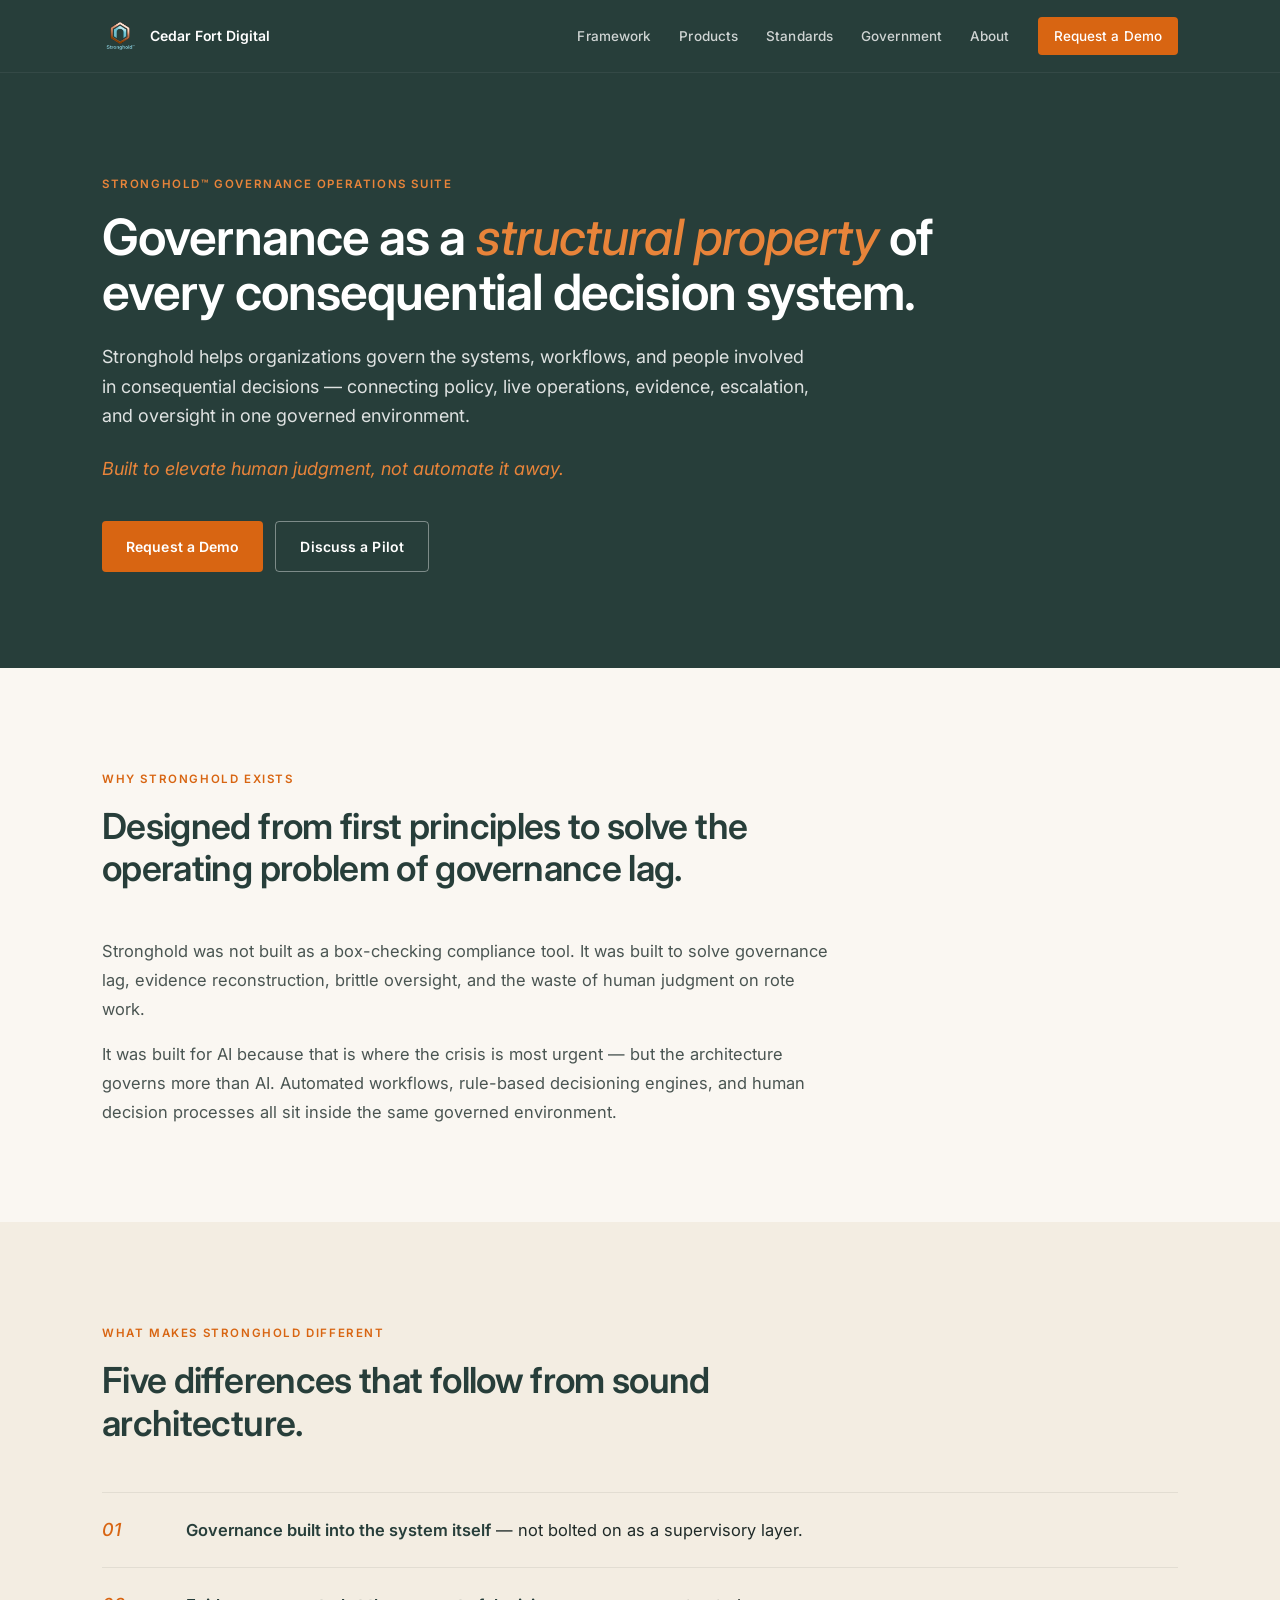
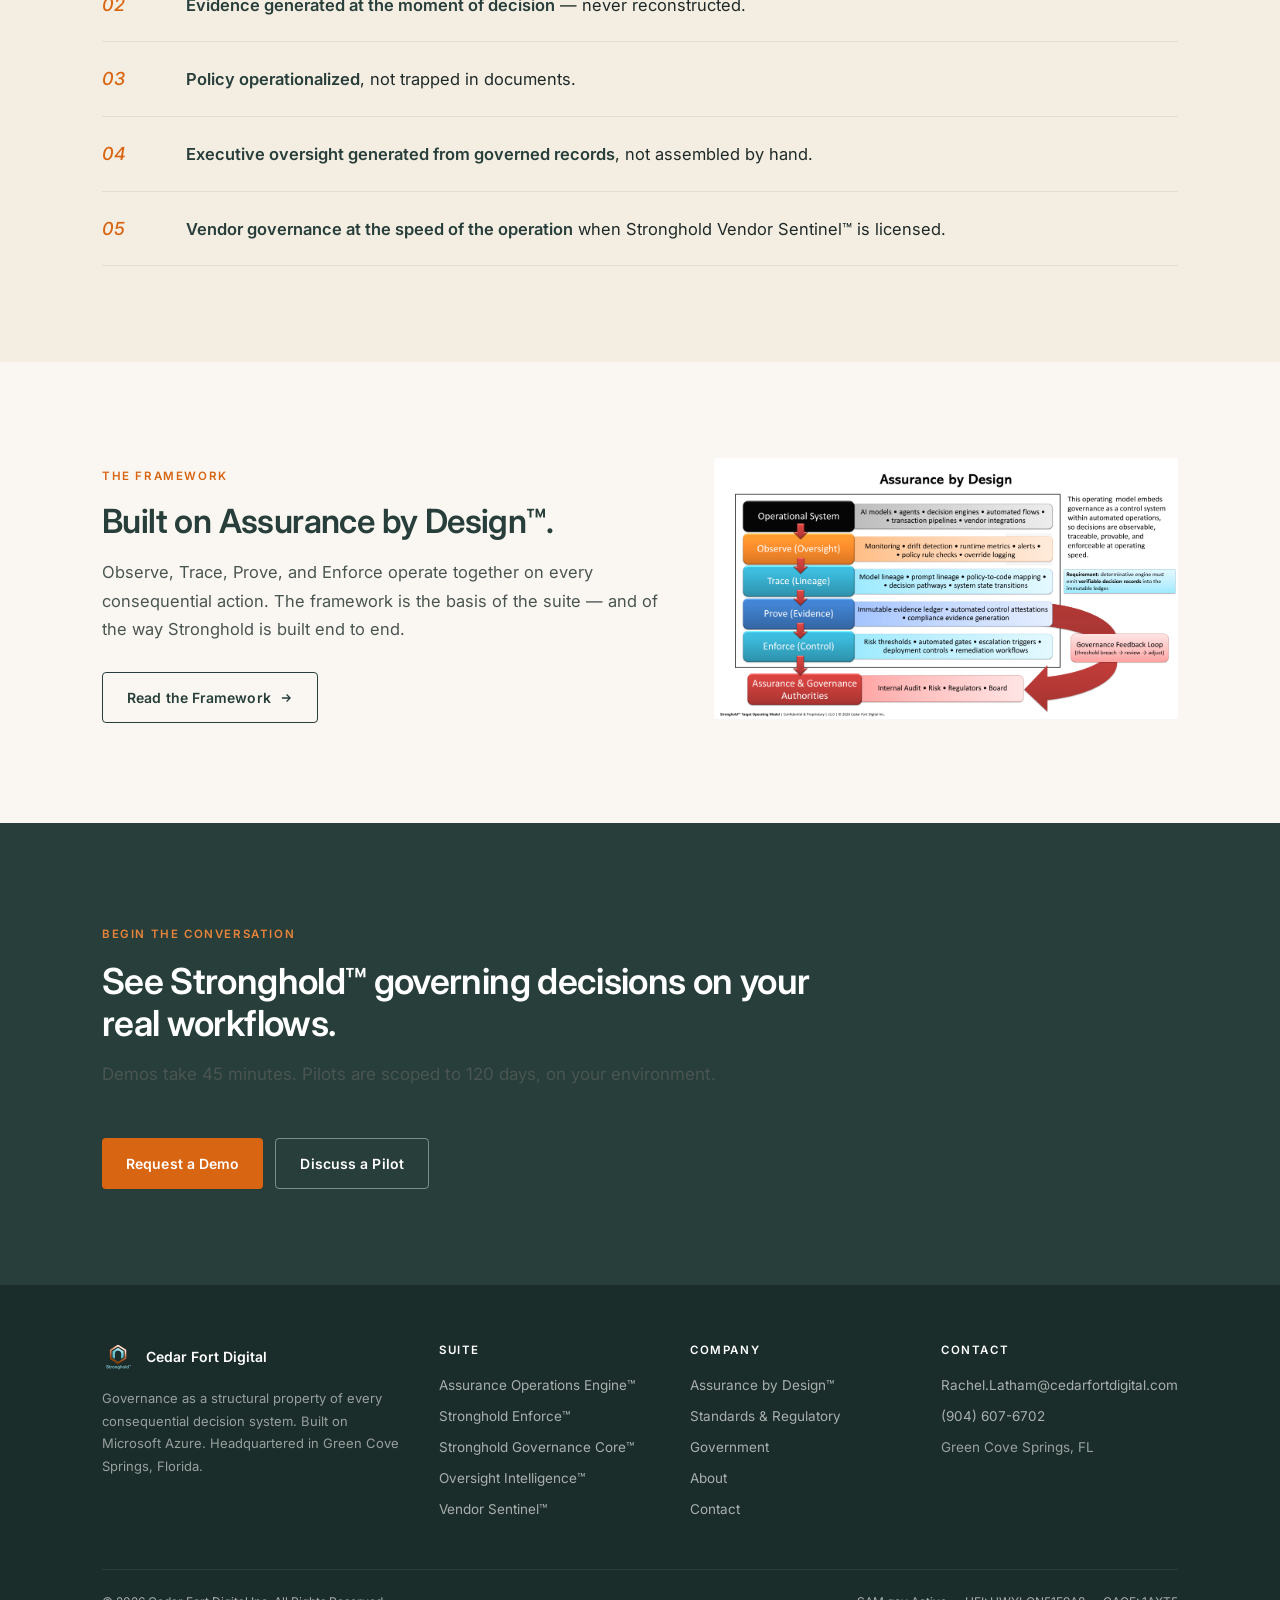
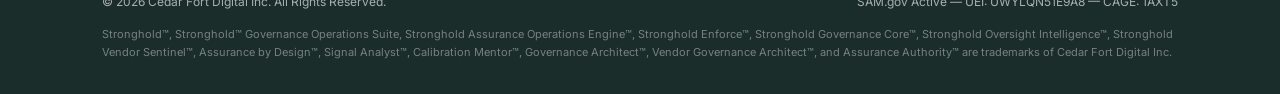
==== commit d8fd3053: "Rebuild site to brief: 11 pages, brief copy, dark green + burnt orange palette, sans-led typography," ====
--- a/index.html
+++ b/index.html
@@ -3,887 +3,155 @@
 <head>
 <meta charset="UTF-8">
 <meta name="viewport" content="width=device-width, initial-scale=1.0">
-<title>Cedar Fort Digital &mdash; Governance at Operating Speed</title>
-<meta name="description" content="Stronghold Assurance Operations Suite. Governance as a structural property of every consequential decision system.">
-<link rel="icon" type="image/png" href="images/Stronghold Flat Copper Trans.PNG">
+<title>Cedar Fort Digital — Stronghold™ Governance Operations Suite</title>
+<meta name="description" content="Stronghold helps organizations govern the systems, workflows, and people involved in consequential decisions — connecting policy, live operations, evidence, escalation, and oversight in one governed environment.">
+<link rel="icon" type="image/png" href="images/Logos/Stronghold%20Flat%20Copper%20Trans.PNG">
 <link rel="preconnect" href="https://fonts.googleapis.com">
 <link rel="preconnect" href="https://fonts.gstatic.com" crossorigin>
-<link href="https://fonts.googleapis.com/css2?family=Inter:wght@300;400;500;600;700;800;900&family=Fraunces:ital,wght@0,500;0,600;0,700;1,500&display=swap" rel="stylesheet">
-<style>
-/* ==================== RESET & BASE ==================== */
-*,*::before,*::after{box-sizing:border-box;margin:0;padding:0}
-html{scroll-behavior:smooth;-webkit-text-size-adjust:100%}
-body{font-family:'Inter',-apple-system,'Segoe UI',sans-serif;color:#1A2530;line-height:1.6;background:#FAF7F2;overflow-x:hidden;-webkit-font-smoothing:antialiased}
-a{color:inherit;text-decoration:none}
-img{max-width:100%;height:auto;display:block}
-button{font-family:inherit;cursor:pointer;border:none;background:none}
-
-/* ==================== TOKENS ==================== */
-:root{
-  --teal:#0C5660;
-  --teal-dark:#094A53;
-  --teal-deep:#062D33;
-  --teal-pale:#E6F1F3;
-  --copper:#C9931A;
-  --copper-light:#E5B94A;
-  --copper-dark:#A47813;
-  --copper-glow:rgba(201,147,26,0.22);
-  --cream:#FAF7F2;
-  --cream-warm:#F3EDE2;
-  --cream-deep:#E8DFCE;
-  --ink:#1A2530;
-  --ink-soft:#3A4856;
-  --ink-mid:#5A6675;
-  --ink-light:#8A95A3;
-  --line:#E5DDCE;
-  --line-soft:#EFE9DC;
-  --shadow-sm:0 2px 8px rgba(12,86,96,0.06);
-  --shadow-md:0 8px 24px rgba(12,86,96,0.08);
-  --shadow-lg:0 20px 48px rgba(12,86,96,0.12);
-  --radius-sm:8px;
-  --radius-md:12px;
-  --radius-lg:16px;
-  --serif:'Fraunces',Georgia,serif;
-}
-
-/* ==================== TYPOGRAPHY ==================== */
-.eyebrow{display:inline-flex;align-items:center;gap:10px;font-size:11px;font-weight:700;letter-spacing:2.2px;text-transform:uppercase;color:var(--copper);margin-bottom:14px}
-.eyebrow::before{content:'';width:24px;height:1px;background:var(--copper)}
-.eyebrow.light{color:var(--copper-light)}
-.eyebrow.light::before{background:var(--copper-light)}
-h1{font-family:var(--serif);font-weight:600;letter-spacing:-0.02em;line-height:1.06;color:var(--ink)}
-h2{font-family:var(--serif);font-weight:600;letter-spacing:-0.015em;line-height:1.12;color:var(--ink);margin-bottom:16px}
-h3{font-family:var(--serif);font-weight:600;letter-spacing:-0.01em;color:var(--teal);line-height:1.25}
-h4{font-family:'Inter',sans-serif;font-weight:700;color:var(--teal);letter-spacing:-0.005em}
-.lead{font-size:16px;color:var(--ink-soft);line-height:1.65;max-width:640px}
-
-/* ==================== LAYOUT ==================== */
-.container{max-width:1180px;margin:0 auto;padding:0 28px}
-.container-narrow{max-width:920px;margin:0 auto;padding:0 28px}
-@media(max-width:768px){.container,.container-narrow{padding:0 20px}}
-section{padding:80px 0;position:relative}
-@media(max-width:768px){section{padding:56px 0}}
-.section-cream{background:var(--cream-warm)}
-.section-dark{background:linear-gradient(155deg,var(--teal-dark) 0%,var(--teal-deep) 100%);color:#fff}
-.section-dark h2,.section-dark h3{color:#fff}
-.grid-2{display:grid;grid-template-columns:1fr 1fr;gap:56px;align-items:center}
-.grid-3{display:grid;grid-template-columns:repeat(3,1fr);gap:20px}
-.grid-4{display:grid;grid-template-columns:repeat(4,1fr);gap:20px}
-@media(max-width:960px){.grid-2{grid-template-columns:1fr;gap:40px}.grid-3,.grid-4{grid-template-columns:1fr 1fr;gap:16px}}
-@media(max-width:640px){.grid-3,.grid-4{grid-template-columns:1fr}}
-
-/* ==================== BUTTONS ==================== */
-.btn{display:inline-flex;align-items:center;gap:8px;padding:13px 26px;border-radius:8px;font-weight:600;font-size:14px;letter-spacing:-0.005em;transition:all 0.2s cubic-bezier(0.4,0,0.2,1);cursor:pointer;white-space:nowrap}
-.btn-primary{background:var(--copper);color:#fff;box-shadow:0 3px 10px var(--copper-glow)}
-.btn-primary:hover{background:var(--copper-dark);transform:translateY(-1px);box-shadow:0 6px 18px var(--copper-glow)}
-.btn-secondary{background:transparent;color:var(--teal);border:1.5px solid var(--teal)}
-.btn-secondary:hover{background:var(--teal);color:#fff}
-.btn-ghost{background:rgba(255,255,255,0.08);color:#fff;border:1px solid rgba(255,255,255,0.2);backdrop-filter:blur(8px)}
-.btn-ghost:hover{background:rgba(255,255,255,0.15);border-color:rgba(255,255,255,0.35)}
-.btn-arrow{width:15px;height:15px;transition:transform 0.2s}
-.btn:hover .btn-arrow{transform:translateX(3px)}
-.cta-group{display:flex;gap:12px;flex-wrap:wrap;margin-top:28px}
-
-/* ==================== NAV ==================== */
-nav{position:fixed;top:0;left:0;right:0;z-index:100;background:rgba(6,45,51,0.94);backdrop-filter:blur(14px) saturate(1.4);border-bottom:1px solid rgba(201,147,26,0.14)}
-nav .container{display:flex;align-items:center;justify-content:space-between;height:88px;padding-top:0;padding-bottom:0}
-nav .logo{display:flex;align-items:center;gap:16px}
-nav .logo img{height:72px;width:auto;filter:drop-shadow(0 2px 10px rgba(0,0,0,0.4))}
-nav .logo-text{color:#fff;font-weight:700;font-size:17px;letter-spacing:-0.02em;line-height:1.1}
-nav .logo-text span{display:block;font-size:10px;font-weight:500;color:var(--copper-light);letter-spacing:1.6px;text-transform:uppercase;margin-top:3px}
-nav .links{display:flex;align-items:center;gap:28px}
-nav .links a{color:rgba(255,255,255,0.82);font-size:13px;font-weight:500;letter-spacing:-0.005em;transition:color 0.2s;position:relative}
-nav .links a:not(.cta-nav):hover{color:#fff}
-nav .links a:not(.cta-nav)::after{content:'';position:absolute;bottom:-6px;left:0;width:0;height:2px;background:var(--copper);transition:width 0.25s}
-nav .links a:not(.cta-nav):hover::after{width:100%}
-.cta-nav{background:var(--copper);color:#fff!important;padding:9px 20px;border-radius:7px;font-weight:600!important;font-size:12px!important;box-shadow:0 3px 10px rgba(201,147,26,0.28)}
-.cta-nav:hover{background:var(--copper-dark)}
-.nav-toggle{display:none;color:#fff;font-size:24px;padding:6px}
-@media(max-width:960px){
-  nav .container{height:76px}
-  nav .logo img{height:56px}
-  nav .links{display:none;position:absolute;top:76px;left:0;right:0;background:var(--teal-deep);flex-direction:column;padding:20px;gap:16px;border-top:1px solid rgba(255,255,255,0.08)}
-  nav .links.open{display:flex}
-  .nav-toggle{display:block}
-}
-
-/* ==================== HERO ==================== */
-.hero{margin-top:0;padding:140px 0 100px;background:linear-gradient(165deg,var(--teal-dark) 0%,var(--teal-deep) 65%,#03181C 100%);color:#fff;position:relative;overflow:hidden;text-align:center}
-.hero::before{content:'';position:absolute;top:-30%;right:-10%;width:70%;height:130%;background:radial-gradient(ellipse,rgba(201,147,26,0.16) 0%,transparent 55%);pointer-events:none}
-.hero::after{content:'';position:absolute;inset:0;background-image:radial-gradient(circle at 1px 1px,rgba(255,255,255,0.03) 1px,transparent 0);background-size:44px 44px;pointer-events:none;opacity:0.5}
-.hero-bg{position:absolute;inset:0;pointer-events:none;overflow:hidden;z-index:1}
-.hero-bg svg{position:absolute;opacity:0.14}
-.hero-bg .shape-1{top:-40px;left:-60px;width:380px;color:var(--copper-light)}
-.hero-bg .shape-2{bottom:-60px;right:-80px;width:420px;color:var(--copper)}
-.hero-bg .shape-3{top:50%;left:8%;width:160px;opacity:0.08;color:#fff}
-.hero-bg .shape-4{top:20%;right:10%;width:120px;opacity:0.1;color:var(--copper-light)}
-.hero-inner{position:relative;z-index:2;max-width:860px;margin:0 auto}
-.hero-logo-img{width:160px;height:auto;margin:0 auto 28px;filter:drop-shadow(0 12px 32px rgba(201,147,26,0.45))}
-.hero-badge{display:inline-flex;align-items:center;gap:10px;padding:7px 16px;background:rgba(201,147,26,0.12);border:1px solid rgba(201,147,26,0.35);border-radius:100px;font-size:11px;font-weight:600;color:var(--copper-light);letter-spacing:1.5px;text-transform:uppercase;margin-bottom:24px}
-.hero-badge .dot{width:6px;height:6px;background:var(--copper-light);border-radius:50%;animation:pulse 2s ease-in-out infinite}
-@keyframes pulse{0%,100%{opacity:1;transform:scale(1)}50%{opacity:0.5;transform:scale(1.3)}}
-.hero h1{font-size:clamp(30px,3.8vw,46px);color:#fff;margin-bottom:20px;max-width:780px;margin-left:auto;margin-right:auto}
-.hero h1 .accent{color:var(--copper-light);font-style:italic}
-.hero p.lead{font-size:15.5px;color:rgba(255,255,255,0.78);max-width:640px;line-height:1.7;margin:0 auto}
-.hero .cta-group{justify-content:center;margin-top:32px}
-
-/* ==================== STATS ==================== */
-.stats{padding:56px 0;background:var(--cream-warm);border-top:1px solid var(--line);border-bottom:1px solid var(--line)}
-.stats-grid{display:grid;grid-template-columns:repeat(4,1fr);gap:0}
-@media(max-width:768px){.stats-grid{grid-template-columns:1fr 1fr}}
-.stat-item{text-align:center;padding:8px 16px;border-right:1px solid var(--line);display:flex;flex-direction:column;align-items:center;gap:8px}
-.stat-item:last-child{border-right:none}
-@media(max-width:768px){.stat-item{border-right:none;border-bottom:1px solid var(--line);padding:16px 12px}.stat-item:nth-last-child(-n+2){border-bottom:none}.stat-item:nth-child(odd){border-right:1px solid var(--line)}}
-.stat-item .stat-icon{width:32px;height:32px;border-radius:8px;background:rgba(201,147,26,0.12);color:var(--copper-dark);display:flex;align-items:center;justify-content:center;margin-bottom:2px}
-.stat-item .number{font-family:var(--serif);font-size:clamp(30px,3vw,42px);font-weight:600;color:var(--teal);line-height:1;letter-spacing:-0.02em}
-.stat-item .number .plus{color:var(--copper);font-style:italic}
-.stat-item .label{font-size:11px;color:var(--ink-mid);margin-top:4px;font-weight:600;letter-spacing:1px;text-transform:uppercase}
-
-/* ==================== PROBLEM ==================== */
-.problem{background:var(--ink);color:#fff;padding:80px 0;overflow:hidden;position:relative}
-.problem::before{content:'';position:absolute;top:-50%;left:-10%;width:50%;height:200%;background:radial-gradient(ellipse,rgba(12,86,96,0.3) 0%,transparent 60%);pointer-events:none}
-.problem-bg{position:absolute;inset:0;pointer-events:none;overflow:hidden}
-.problem-bg svg{position:absolute;opacity:0.06;color:var(--copper-light)}
-.problem-bg .sh-1{top:-40px;right:-40px;width:280px}
-.problem-bg .sh-2{bottom:-40px;left:-30px;width:240px}
-.problem h2{color:#fff;font-size:clamp(24px,2.8vw,36px);text-align:center;margin-bottom:44px;position:relative;z-index:1}
-.problem-grid{display:grid;grid-template-columns:repeat(3,1fr);gap:18px;position:relative;z-index:1}
-@media(max-width:960px){.problem-grid{grid-template-columns:1fr}}
-.problem-col{padding:28px 26px;border-radius:var(--radius-md)}
-.problem-col.old,.problem-col.new{background:rgba(255,255,255,0.03);border:1px solid rgba(255,255,255,0.08)}
-.problem-col.diff{background:linear-gradient(145deg,rgba(201,147,26,0.14),rgba(201,147,26,0.04));border:1px solid rgba(201,147,26,0.32)}
-.problem-col .col-icon{width:40px;height:40px;border-radius:9px;background:rgba(201,147,26,0.14);border:1px solid rgba(201,147,26,0.3);display:flex;align-items:center;justify-content:center;color:var(--copper-light);margin-bottom:16px}
-.problem-col.diff .col-icon{background:rgba(201,147,26,0.24);border-color:rgba(201,147,26,0.5)}
-.problem-col h3{color:#fff;font-size:16px;margin-bottom:12px;font-family:'Inter',sans-serif;font-weight:700;text-transform:uppercase;letter-spacing:1.2px}
-.problem-col.old h3,.problem-col.new h3,.problem-col.diff h3{color:var(--copper-light)}
-.problem-col p{font-size:14px;color:rgba(255,255,255,0.74);line-height:1.7}
-
-/* ==================== FRAMEWORK ==================== */
-.framework{padding:80px 0;background:var(--cream)}
-.framework-header{text-align:center;max-width:720px;margin:0 auto 48px}
-.framework-header h2{font-size:clamp(26px,3vw,38px);margin-bottom:16px}
-.framework-header h2 .accent{color:var(--copper);font-style:italic}
-.framework-hero-grid{display:grid;grid-template-columns:1.55fr 1fr;gap:48px;align-items:center}
-@media(max-width:960px){.framework-hero-grid{grid-template-columns:1fr;gap:32px}}
-.framework-diagram{position:relative;padding:14px;background:#fff;border-radius:var(--radius-lg);box-shadow:var(--shadow-lg);border:1px solid var(--line-soft)}
-.framework-diagram img{width:100%;border-radius:8px;display:block}
-.framework-diagram::before{content:'';position:absolute;inset:-16px;background:radial-gradient(ellipse at center,rgba(201,147,26,0.1),transparent 70%);z-index:-1;filter:blur(26px)}
-.framework-layers{display:flex;flex-direction:column;gap:8px}
-.framework-layer{display:grid;grid-template-columns:auto 1fr;gap:14px;padding:14px 18px;border-radius:10px;background:#fff;border:1px solid var(--line-soft);box-shadow:var(--shadow-sm);align-items:center}
-.framework-layer .num{width:34px;height:34px;border-radius:8px;display:flex;align-items:center;justify-content:center;font-family:var(--serif);font-size:16px;font-weight:600;background:var(--teal-pale);color:var(--teal);flex-shrink:0}
-.framework-layer:nth-child(2) .num{background:rgba(201,147,26,0.12);color:var(--copper-dark)}
-.framework-layer:nth-child(3) .num{background:rgba(12,86,96,0.08);color:var(--teal)}
-.framework-layer:nth-child(4) .num{background:rgba(201,147,26,0.12);color:var(--copper-dark)}
-.framework-layer h4{font-size:14px;margin-bottom:2px;color:var(--teal)}
-.framework-layer p{font-size:12.5px;color:var(--ink-mid);line-height:1.5}
-
-/* ==================== GOVERNS ==================== */
-.governs{padding:80px 0;background:var(--cream-warm)}
-.governs-header{text-align:center;max-width:720px;margin:0 auto 40px}
-.governs-header h2{font-size:clamp(26px,3vw,38px);margin-bottom:14px}
-.governs-header p{font-size:15px;color:var(--ink-mid);max-width:620px;margin:0 auto}
-.governs-grid{display:grid;grid-template-columns:repeat(5,1fr);gap:12px}
-@media(max-width:960px){.governs-grid{grid-template-columns:1fr 1fr}}
-@media(max-width:560px){.governs-grid{grid-template-columns:1fr}}
-.gov-card{padding:18px 18px 20px;background:#fff;border-radius:var(--radius-md);border:1px solid var(--line-soft);box-shadow:var(--shadow-sm);transition:all 0.25s}
-.gov-card:hover{transform:translateY(-2px);box-shadow:var(--shadow-md);border-color:var(--copper)}
-.gov-card .icon{width:32px;height:32px;border-radius:7px;background:var(--teal-pale);display:flex;align-items:center;justify-content:center;margin-bottom:10px;color:var(--teal)}
-.gov-card .icon svg{width:18px;height:18px}
-.gov-card h3{font-size:13px;margin-bottom:6px;color:var(--teal);font-family:'Inter',sans-serif;font-weight:700;line-height:1.25}
-.gov-card p{font-size:12px;color:var(--ink-mid);line-height:1.5}
-
-/* ==================== CREDENTIALS ==================== */
-.credentials{padding:80px 0;background:var(--cream)}
-.credentials-header{text-align:center;max-width:720px;margin:0 auto 40px}
-.credentials-header h2{font-size:clamp(24px,2.8vw,34px)}
-.cred-grid{display:grid;grid-template-columns:repeat(3,1fr);gap:10px;max-width:940px;margin:0 auto}
-@media(max-width:768px){.cred-grid{grid-template-columns:1fr 1fr}}
-@media(max-width:480px){.cred-grid{grid-template-columns:1fr}}
-.cred{display:flex;align-items:center;gap:14px;padding:16px 20px;background:#fff;border:1px solid var(--line-soft);border-radius:10px;font-size:13px;color:var(--ink);font-weight:500;letter-spacing:-0.005em;transition:all 0.2s;box-shadow:var(--shadow-sm)}
-.cred:hover{border-color:var(--copper);box-shadow:var(--shadow-md);transform:translateY(-2px)}
-.cred .cred-icon{width:36px;height:36px;border-radius:9px;background:linear-gradient(135deg,var(--teal-pale),rgba(201,147,26,0.12));color:var(--copper-dark);display:flex;align-items:center;justify-content:center;flex-shrink:0}
-
-/* ==================== AUDIENCE CTAs ==================== */
-.audience{padding:80px 0;background:var(--cream-warm)}
-.audience-header{text-align:center;max-width:720px;margin:0 auto 40px}
-.audience-header h2{font-size:clamp(26px,3vw,38px)}
-.cta-cards{display:flex;flex-direction:column;gap:16px;max-width:960px;margin:0 auto}
-.cta-card{background:#fff;border-radius:var(--radius-md);padding:24px 28px;border-left:4px solid var(--copper);border-top:1px solid var(--line-soft);border-right:1px solid var(--line-soft);border-bottom:1px solid var(--line-soft);box-shadow:var(--shadow-sm);transition:all 0.25s;display:grid;grid-template-columns:1fr auto;gap:24px;align-items:center}
-@media(max-width:640px){.cta-card{grid-template-columns:1fr;gap:12px}}
-.cta-card:hover{transform:translateX(4px);box-shadow:var(--shadow-md)}
-.cta-card h3{font-size:16px;margin-bottom:6px;color:var(--teal);font-family:'Inter',sans-serif;font-weight:700}
-.cta-card p{font-size:13.5px;color:var(--ink-mid);line-height:1.6}
-.cta-card a.link{color:var(--copper-dark);font-weight:600;font-size:13px;white-space:nowrap;display:inline-flex;align-items:center;gap:6px}
-.cta-card a.link:hover{color:var(--copper)}
-
-/* ==================== PLATFORM ==================== */
-.platform{padding:80px 0;background:var(--cream)}
-.platform-header{max-width:720px;margin:0 auto 44px;text-align:center}
-.platform-header h2{font-size:clamp(26px,3vw,38px);margin-bottom:14px}
-.platform-header p{margin:0 auto}
-.platform-grid{display:grid;grid-template-columns:repeat(2,1fr);gap:18px}
-@media(max-width:768px){.platform-grid{grid-template-columns:1fr}}
-.platform-card{background:#fff;border-radius:var(--radius-lg);padding:28px 28px 30px;border:1px solid var(--line-soft);box-shadow:var(--shadow-sm);transition:all 0.25s;position:relative;overflow:hidden}
-.platform-card:hover{transform:translateY(-3px);box-shadow:var(--shadow-md)}
-.platform-card .tag{display:inline-flex;align-items:center;gap:6px;padding:4px 10px;border-radius:100px;font-size:10px;font-weight:700;letter-spacing:1.2px;text-transform:uppercase;margin-bottom:14px}
-.platform-card .tag-included{background:rgba(12,86,96,0.08);color:var(--teal)}
-.platform-card .tag-module{background:rgba(201,147,26,0.12);color:var(--copper-dark)}
-.platform-card .card-icon{width:42px;height:42px;border-radius:10px;display:flex;align-items:center;justify-content:center;margin-bottom:14px;background:var(--teal-pale);color:var(--teal)}
-.platform-card h3{font-size:20px;margin-bottom:10px;color:var(--teal)}
-.platform-card p{font-size:13.5px;color:var(--ink-mid);line-height:1.65}
-
-/* ==================== HOW IT WORKS ==================== */
-.howitworks{padding:80px 0;background:linear-gradient(155deg,var(--teal-dark) 0%,var(--teal-deep) 100%);color:#fff;position:relative;overflow:hidden;text-align:center}
-.howitworks::before{content:'';position:absolute;inset:0;background-image:radial-gradient(circle at 1px 1px,rgba(255,255,255,0.03) 1px,transparent 0);background-size:32px 32px;pointer-events:none;opacity:0.5}
-.howitworks-inner{max-width:820px;margin:0 auto;position:relative;z-index:1}
-.howitworks h2{color:#fff;font-size:clamp(24px,2.8vw,34px);margin-bottom:20px}
-.howitworks p{font-size:15px;color:rgba(255,255,255,0.78);line-height:1.85;margin-bottom:28px}
-.howitworks .cta-group{justify-content:center;margin-top:24px}
-.flow-diagram{max-width:980px;margin:32px auto 36px;display:grid;grid-template-columns:repeat(5,1fr);gap:0;position:relative;z-index:1}
-@media(max-width:768px){.flow-diagram{grid-template-columns:1fr 1fr 1fr;gap:12px 0}}
-@media(max-width:480px){.flow-diagram{grid-template-columns:1fr 1fr}}
-.flow-node{display:flex;flex-direction:column;align-items:center;gap:10px;position:relative}
-.flow-node::after{content:'';position:absolute;top:26px;left:calc(50% + 30px);width:calc(100% - 60px);height:1px;background:linear-gradient(90deg,rgba(201,147,26,0.5),rgba(201,147,26,0.15));pointer-events:none}
-.flow-node:last-child::after{display:none}
-@media(max-width:768px){.flow-node::after{display:none}}
-.flow-node .node-circle{width:52px;height:52px;border-radius:50%;background:rgba(201,147,26,0.14);border:1.5px solid rgba(201,147,26,0.5);display:flex;align-items:center;justify-content:center;color:var(--copper-light);position:relative;z-index:2;backdrop-filter:blur(4px);box-shadow:0 0 24px rgba(201,147,26,0.15)}
-.flow-node .node-circle svg{width:22px;height:22px}
-.flow-node .node-label{font-size:11px;font-weight:700;color:rgba(255,255,255,0.78);text-transform:uppercase;letter-spacing:1.3px;line-height:1.3;max-width:130px}
-
-/* ==================== JAX BANNER ==================== */
-.jax-banner{position:relative;height:300px;overflow:hidden}
-.jax-banner img{width:100%;height:100%;object-fit:cover;object-position:center 45%}
-.jax-banner .overlay{position:absolute;inset:0;background:linear-gradient(120deg,rgba(6,45,51,0.78) 0%,rgba(6,45,51,0.5) 60%,rgba(6,45,51,0.72) 100%);display:flex;align-items:center;justify-content:center;flex-direction:column;color:#fff;text-align:center;padding:20px}
-.jax-banner h2{color:#fff;margin-bottom:10px;font-size:clamp(24px,2.8vw,34px)}
-.jax-banner p{color:rgba(255,255,255,0.85);font-size:15px;max-width:600px}
-
-/* ==================== SERVICES ==================== */
-.services{padding:80px 0;background:var(--cream)}
-.services-intro{max-width:780px;margin:0 auto 48px;text-align:center}
-.services-intro h2{font-size:clamp(26px,3vw,38px);margin-bottom:14px}
-.services-intro p{margin:0 auto;font-size:15px}
-.services h3{font-size:22px;margin-bottom:10px}
-.phase{margin-bottom:14px;padding:16px 22px;background:#fff;border-left:3px solid var(--copper);border-radius:6px;border-top:1px solid var(--line-soft);border-right:1px solid var(--line-soft);border-bottom:1px solid var(--line-soft)}
-.phase h4{font-size:14px;font-weight:700;color:var(--copper-dark);margin-bottom:4px;text-transform:uppercase;letter-spacing:0.5px}
-.phase p{font-size:13.5px;color:var(--ink-mid);line-height:1.6}
-.pricing-grid{display:grid;grid-template-columns:repeat(3,1fr);gap:16px;margin:24px 0 40px}
-@media(max-width:768px){.pricing-grid{grid-template-columns:1fr}}
-.pricing-card{background:#fff;border-radius:var(--radius-md);padding:22px;border:1px solid var(--line-soft);transition:all 0.25s}
-.pricing-card:hover{border-color:var(--copper);box-shadow:var(--shadow-sm);transform:translateY(-2px)}
-.pricing-card h4{font-family:var(--serif);font-size:17px;color:var(--copper-dark);margin-bottom:6px}
-.pricing-card p{font-size:13px;color:var(--ink-mid);line-height:1.6}
-.service-block{margin-top:40px;padding:24px;background:#fff;border-radius:var(--radius-md);border:1px solid var(--line-soft)}
-.service-block h3{margin-bottom:8px}
-.service-block p{font-size:14px;color:var(--ink-mid);line-height:1.7}
-
-/* ==================== GOVERNMENT ==================== */
-.government{padding:80px 0;background:var(--cream-warm)}
-.government h2{font-size:clamp(26px,3vw,38px);margin-bottom:14px}
-.government .lead{font-size:15px}
-.gov-grid{display:grid;grid-template-columns:1.1fr 1fr;gap:48px;align-items:start}
-@media(max-width:960px){.gov-grid{grid-template-columns:1fr;gap:32px}}
-.gov-table{width:100%;border-collapse:collapse;background:#fff;border-radius:var(--radius-md);overflow:hidden;box-shadow:var(--shadow-sm);border:1px solid var(--line-soft);margin-top:24px;font-size:13px}
-.gov-table th{background:var(--teal);color:#fff;padding:12px 18px;text-align:left;font-size:11px;font-weight:700;letter-spacing:1.2px;text-transform:uppercase}
-.gov-table td{padding:11px 18px;border-bottom:1px solid var(--line-soft);color:var(--ink-soft)}
-.gov-table td:first-child{font-weight:600;color:var(--ink);width:40%}
-.gov-table tr:last-child td{border-bottom:none}
-.gov-table tr:nth-child(even) td{background:var(--cream)}
-.gov-image-wrap{border-radius:var(--radius-md);overflow:hidden;box-shadow:var(--shadow-md)}
-.gov-image-wrap img{width:100%;height:220px;object-fit:cover}
-.frameworks-list{margin-top:24px}
-.frameworks-list h3{font-size:17px;margin-bottom:12px}
-.fw-item{display:flex;align-items:center;gap:10px;padding:10px 14px;background:#fff;border-radius:7px;border:1px solid var(--line-soft);font-size:13px;color:var(--ink-soft);margin-bottom:6px}
-.fw-item svg{color:var(--copper);flex-shrink:0}
-
-/* ==================== ABOUT / TEAM ==================== */
-.about{padding:80px 0;background:var(--cream)}
-.about-header{max-width:820px;margin:0 auto 40px}
-.about-header h2{font-size:clamp(26px,3vw,38px);margin-bottom:20px}
-.about-quote{font-family:var(--serif);font-style:italic;font-size:18px;color:var(--ink-soft);line-height:1.55;border-left:3px solid var(--copper);padding:12px 0 12px 20px;margin:20px 0;background:transparent}
-.about p.body{font-size:14.5px;color:var(--ink-mid);line-height:1.75;max-width:780px}
-.team-label{text-align:center;font-size:11px;letter-spacing:2.2px;text-transform:uppercase;color:var(--copper);font-weight:700;margin:48px 0 28px}
-.team-grid{display:grid;grid-template-columns:repeat(3,1fr);gap:24px}
-@media(max-width:960px){.team-grid{grid-template-columns:1fr;gap:20px;max-width:380px;margin:0 auto}}
-.team-card{background:#fff;border-radius:var(--radius-lg);overflow:hidden;box-shadow:var(--shadow-sm);border:1px solid var(--line-soft);transition:all 0.25s}
-.team-card:hover{transform:translateY(-3px);box-shadow:var(--shadow-md)}
-.team-portrait{aspect-ratio:4/5;overflow:hidden;background:var(--cream-deep);position:relative}
-.team-portrait img{width:100%;height:100%;object-fit:cover;object-position:center 15%}
-.team-portrait::after{content:'';position:absolute;inset:0;background:linear-gradient(to bottom,transparent 70%,rgba(6,45,51,0.15));pointer-events:none}
-.team-body{padding:20px 22px 24px}
-.team-body h3{font-size:18px;color:var(--teal);margin-bottom:4px}
-.team-body .role{display:inline-block;font-size:10px;color:var(--copper-dark);font-weight:700;letter-spacing:1.4px;text-transform:uppercase;margin-bottom:12px;padding:3px 9px;background:rgba(201,147,26,0.1);border-radius:5px}
-.team-body p{font-size:13px;color:var(--ink-mid);line-height:1.65}
-
-/* ==================== CONTACT (DARK) ==================== */
-.contact{padding:80px 0;background:linear-gradient(155deg,var(--teal-dark) 0%,var(--teal-deep) 60%,#041C21 100%);color:#fff;position:relative;overflow:hidden}
-.contact::before{content:'';position:absolute;top:-30%;right:-15%;width:60%;height:150%;background:radial-gradient(ellipse,rgba(201,147,26,0.1),transparent 60%);pointer-events:none}
-.contact-grid{display:grid;grid-template-columns:1fr 1.1fr;gap:56px;align-items:start;position:relative;z-index:1}
-@media(max-width:960px){.contact-grid{grid-template-columns:1fr;gap:36px}}
-.contact h2{color:#fff;font-size:clamp(30px,3.2vw,42px);margin-bottom:16px}
-.contact .lead{color:rgba(255,255,255,0.78);font-size:15px}
-.contact-info{margin-top:28px;padding:22px;background:rgba(255,255,255,0.04);border:1px solid rgba(255,255,255,0.1);border-radius:var(--radius-md)}
-.contact-info .who{font-family:var(--serif);color:var(--copper-light);font-size:16px;font-weight:600;margin-bottom:10px}
-.contact-info p{font-size:13.5px;color:rgba(255,255,255,0.8);margin-bottom:6px;display:flex;align-items:center;gap:10px}
-.contact-info svg{color:var(--copper);flex-shrink:0}
-.contact-form{background:rgba(255,255,255,0.03);padding:32px;border-radius:var(--radius-lg);border:1px solid rgba(255,255,255,0.1)}
-.form-row{display:grid;grid-template-columns:1fr 1fr;gap:14px;margin-bottom:14px}
-@media(max-width:600px){.form-row{grid-template-columns:1fr}}
-.form-group{margin-bottom:14px}
-.form-group label{display:block;font-size:11px;font-weight:600;color:rgba(255,255,255,0.75);margin-bottom:6px;letter-spacing:0.5px;text-transform:uppercase}
-.form-group input,.form-group select,.form-group textarea{width:100%;padding:11px 14px;background:rgba(255,255,255,0.06);border:1px solid rgba(255,255,255,0.15);border-radius:7px;font-size:13.5px;color:#fff;font-family:inherit;transition:all 0.2s}
-.form-group input::placeholder,.form-group textarea::placeholder{color:rgba(255,255,255,0.4)}
-.form-group input:focus,.form-group select:focus,.form-group textarea:focus{outline:none;border-color:var(--copper);background:rgba(255,255,255,0.08);box-shadow:0 0 0 3px rgba(201,147,26,0.14)}
-.form-group select{cursor:pointer;appearance:none;background-image:url("data:image/svg+xml,%3Csvg xmlns='http://www.w3.org/2000/svg' width='14' height='14' fill='none' stroke='%23C9931A' stroke-width='2' viewBox='0 0 24 24'%3E%3Cpolyline points='6 9 12 15 18 9'%3E%3C/polyline%3E%3C/svg%3E");background-repeat:no-repeat;background-position:right 14px center;padding-right:40px}
-.form-group select option{background:var(--teal-deep);color:#fff}
-.submit-btn{width:100%;justify-content:center;padding:13px 26px;margin-top:6px}
-
-/* ==================== FOOTER ==================== */
-footer{background:#03181C;color:rgba(255,255,255,0.55);padding:52px 0 28px;font-size:13px;line-height:1.7;border-top:1px solid rgba(201,147,26,0.14)}
-.footer-top{display:grid;grid-template-columns:1.5fr 1fr 1fr 1fr;gap:36px;margin-bottom:40px}
-@media(max-width:960px){.footer-top{grid-template-columns:1fr 1fr;gap:28px}}
-@media(max-width:600px){.footer-top{grid-template-columns:1fr}}
-.footer-brand .footer-logo{display:flex;align-items:center;gap:14px;margin-bottom:14px}
-.footer-brand .footer-logo img{height:48px;width:auto}
-.footer-brand .footer-logo span{color:#fff;font-weight:700;font-size:15px;letter-spacing:-0.01em}
-.footer-brand p{max-width:320px;color:rgba(255,255,255,0.55);font-size:12.5px;line-height:1.7}
-.footer-col h5{color:#fff;font-size:11px;font-weight:700;letter-spacing:1.4px;text-transform:uppercase;margin-bottom:14px}
-.footer-col a{display:block;color:rgba(255,255,255,0.55);margin-bottom:9px;transition:color 0.2s;font-size:12.5px}
-.footer-col a:hover{color:var(--copper-light)}
-.footer-bottom{border-top:1px solid rgba(255,255,255,0.08);padding-top:24px}
-.footer-bottom .fb-row{display:flex;justify-content:space-between;flex-wrap:wrap;gap:16px;margin-bottom:14px;font-size:11.5px}
-.footer-bottom p{font-size:10.5px;color:rgba(255,255,255,0.32);line-height:1.7}
-.trademarks{margin-top:10px}
-.page-anchor{scroll-margin-top:100px}
-</style>
+<link href="https://fonts.googleapis.com/css2?family=Inter:wght@400;500;600;700&family=Fraunces:ital,wght@0,400;0,500;0,600;1,500&display=swap" rel="stylesheet">
+<link rel="stylesheet" href="assets/styles.css">
 </head>
 <body>
 
-<!-- ==================== NAV ==================== -->
-<nav>
+<nav class="site-nav">
 <div class="container">
-<a href="#" class="logo">
-<img src="images/Stronghold Flat Copper Trans.PNG" alt="Stronghold">
-<div class="logo-text">Cedar Fort Digital<span>Stronghold Suite</span></div>
+<a href="index.html" class="brand">
+<img src="images/Logos/Stronghold%20Flat%20Copper%20Trans.PNG" alt="Stronghold">
+<span class="brand-text">Cedar Fort Digital</span>
 </a>
 <div class="links" id="navlinks">
-<a href="#platform">Platform</a>
-<a href="#framework">Framework</a>
-<a href="#services">Services</a>
-<a href="#government">Government</a>
-<a href="#about">About</a>
-<a href="#contact" class="cta-nav">Request a Demo</a>
+<a href="assurance-by-design.html">Framework</a>
+<a href="products.html">Products</a>
+<a href="standards.html">Standards</a>
+<a href="government.html">Government</a>
+<a href="about.html">About</a>
+<a href="contact.html" class="cta">Request a Demo</a>
 </div>
-<button class="nav-toggle" onclick="document.getElementById('navlinks').classList.toggle('open')" aria-label="Toggle navigation">&#9776;</button>
+<button class="nav-toggle" aria-label="Toggle navigation">&#9776;</button>
 </div>
 </nav>
 
-<!-- ==================== HERO ==================== -->
 <section class="hero">
-<div class="hero-bg">
-<svg class="shape-1" viewBox="0 0 400 400" fill="none"><polygon points="200,20 370,110 370,290 200,380 30,290 30,110" stroke="currentColor" stroke-width="1" fill="none"/><polygon points="200,70 325,135 325,265 200,330 75,265 75,135" stroke="currentColor" stroke-width="1" fill="none"/><polygon points="200,120 280,160 280,240 200,280 120,240 120,160" stroke="currentColor" stroke-width="1" fill="none"/></svg>
-<svg class="shape-2" viewBox="0 0 400 400" fill="none"><circle cx="200" cy="200" r="180" stroke="currentColor" stroke-width="1" fill="none"/><circle cx="200" cy="200" r="130" stroke="currentColor" stroke-width="1" fill="none"/><circle cx="200" cy="200" r="80" stroke="currentColor" stroke-width="1" fill="none"/><circle cx="200" cy="200" r="30" stroke="currentColor" stroke-width="1" fill="none"/></svg>
-<svg class="shape-3" viewBox="0 0 200 200" fill="none"><path d="M100 10 L180 55 L180 145 L100 190 L20 145 L20 55 Z" stroke="currentColor" stroke-width="1.5" fill="none"/><path d="M100 40 L150 67 L150 133 L100 160 L50 133 L50 67 Z" stroke="currentColor" stroke-width="1.5" fill="none"/></svg>
-<svg class="shape-4" viewBox="0 0 200 200" fill="none"><rect x="30" y="30" width="140" height="140" stroke="currentColor" stroke-width="1.5" fill="none" transform="rotate(45 100 100)"/><rect x="60" y="60" width="80" height="80" stroke="currentColor" stroke-width="1.5" fill="none" transform="rotate(45 100 100)"/></svg>
+<div class="container">
+<div class="eyebrow">Stronghold™ Governance Operations Suite</div>
+<h1>Governance as a <span class="accent">structural property</span> of every consequential decision system.</h1>
+<p class="lead">Stronghold helps organizations govern the systems, workflows, and people involved in consequential decisions — connecting policy, live operations, evidence, escalation, and oversight in one governed environment.</p>
+<p class="trust">Built to elevate human judgment, not automate it away.</p>
+<div class="cta-row">
+<a href="contact.html" class="btn btn-primary">Request a Demo</a>
+<a href="contact.html" class="btn btn-ghost">Discuss a Pilot</a>
 </div>
+</div>
+</section>
+
+<section class="section-cream">
 <div class="container">
-<div class="hero-inner">
-<img src="images/Stronghold Flat Copper Trans.PNG" alt="Stronghold" class="hero-logo-img">
-<div class="hero-badge"><span class="dot"></span>Six Patents Filed &middot; SAM.gov Active</div>
-<h1>Governance as a <span class="accent">structural property</span> of every consequential decision system.</h1>
-<p class="lead">AI systems. Automated workflows. Rule-based decisioning engines. Any system that makes consequential decisions at scale needs governance that operates at the same speed. Stronghold&trade; was designed from first principles to solve that problem.</p>
-<div class="cta-group">
-<a href="#contact" class="btn btn-primary">Request a Demo
+<div class="section-header">
+<div class="eyebrow">Why Stronghold exists</div>
+<h2>Designed from first principles to solve the operating problem of governance lag.</h2>
+</div>
+<div class="body-text" style="max-width:740px">
+<p>Stronghold was not built as a box-checking compliance tool. It was built to solve governance lag, evidence reconstruction, brittle oversight, and the waste of human judgment on rote work.</p>
+<p>It was built for AI because that is where the crisis is most urgent — but the architecture governs more than AI. Automated workflows, rule-based decisioning engines, and human decision processes all sit inside the same governed environment.</p>
+</div>
+</div>
+</section>
+
+<section class="section-warm">
+<div class="container">
+<div class="section-header">
+<div class="eyebrow">What makes Stronghold different</div>
+<h2>Five differences that follow from sound architecture.</h2>
+</div>
+<div class="diff-list">
+<div class="diff-item"><div class="num">01</div><p><strong>Governance built into the system itself</strong> — not bolted on as a supervisory layer.</p></div>
+<div class="diff-item"><div class="num">02</div><p><strong>Evidence generated at the moment of decision</strong> — never reconstructed.</p></div>
+<div class="diff-item"><div class="num">03</div><p><strong>Policy operationalized</strong>, not trapped in documents.</p></div>
+<div class="diff-item"><div class="num">04</div><p><strong>Executive oversight generated from governed records</strong>, not assembled by hand.</p></div>
+<div class="diff-item"><div class="num">05</div><p><strong>Vendor governance at the speed of the operation</strong> when Stronghold Vendor Sentinel™ is licensed.</p></div>
+</div>
+</div>
+</section>
+
+<section class="section-cream">
+<div class="container">
+<div class="cols-2-narrow">
+<div class="body-text">
+<div class="eyebrow">The Framework</div>
+<h2>Built on Assurance by Design™.</h2>
+<p>Observe, Trace, Prove, and Enforce operate together on every consequential action. The framework is the basis of the suite — and of the way Stronghold is built end to end.</p>
+<div class="cta-row">
+<a href="assurance-by-design.html" class="btn btn-secondary">Read the Framework
 <svg class="btn-arrow" viewBox="0 0 24 24" fill="none" stroke="currentColor" stroke-width="2.2"><path d="M5 12h14M13 6l6 6-6 6"/></svg>
 </a>
-<a href="#platform" class="btn btn-ghost">Explore the Platform</a>
+</div>
+</div>
+<div>
+<figure class="frame img-md">
+<img src="images/Graphics/Assurance%20by%20Design%20Graphic.png" alt="Assurance by Design™ — Observe, Trace, Prove, Enforce">
+</figure>
 </div>
 </div>
 </div>
 </section>
 
-<!-- ==================== STATS ==================== -->
-<div class="stats">
+<section class="section-green">
 <div class="container">
-<div class="stats-grid">
-<div class="stat-item">
-<div class="stat-icon"><svg width="18" height="18" viewBox="0 0 24 24" fill="none" stroke="currentColor" stroke-width="1.8"><path d="M12 2L4 6v6c0 5 3.5 9 8 10 4.5-1 8-5 8-10V6l-8-4z"/></svg></div>
-<div class="number">6</div>
-<div class="label">Provisional Patents Filed</div>
+<div class="section-header" style="max-width:760px">
+<div class="eyebrow light">Begin the Conversation</div>
+<h2>See Stronghold™ governing decisions on your real workflows.</h2>
+<p>Demos take 45 minutes. Pilots are scoped to 120 days, on your environment.</p>
 </div>
-<div class="stat-item">
-<div class="stat-icon"><svg width="18" height="18" viewBox="0 0 24 24" fill="none" stroke="currentColor" stroke-width="1.8"><rect x="3" y="3" width="18" height="18" rx="2"/><path d="M9 3v18M15 3v18M3 9h18M3 15h18"/></svg></div>
-<div class="number">16</div>
-<div class="label">Governance Risk Patterns</div>
-</div>
-<div class="stat-item">
-<div class="stat-icon"><svg width="18" height="18" viewBox="0 0 24 24" fill="none" stroke="currentColor" stroke-width="1.8"><path d="M4 4h16v4H4zM4 12h16v4H4zM4 20h10"/></svg></div>
-<div class="number">22<span class="plus">+</span></div>
-<div class="label">Regulatory Frameworks Mapped</div>
-</div>
-<div class="stat-item">
-<div class="stat-icon"><svg width="18" height="18" viewBox="0 0 24 24" fill="none" stroke="currentColor" stroke-width="1.8"><path d="M3 9l9-7 9 7v11a2 2 0 01-2 2H5a2 2 0 01-2-2z"/><path d="M9 22V12h6v10"/></svg></div>
-<div class="number">5</div>
-<div class="label">Regulated Sectors Supported</div>
-</div>
-</div>
-</div>
-</div>
-
-<!-- ==================== PROBLEM ==================== -->
-<section class="problem">
-<div class="problem-bg">
-<svg class="sh-1" viewBox="0 0 280 280" fill="none"><circle cx="140" cy="140" r="130" stroke="currentColor" stroke-width="1.5" fill="none"/><circle cx="140" cy="140" r="90" stroke="currentColor" stroke-width="1.5" fill="none"/><circle cx="140" cy="140" r="50" stroke="currentColor" stroke-width="1.5" fill="none"/></svg>
-<svg class="sh-2" viewBox="0 0 240 240" fill="none"><polygon points="120,20 220,80 220,180 120,220 20,180 20,80" stroke="currentColor" stroke-width="1.5" fill="none"/><polygon points="120,70 180,102 180,170 120,190 60,170 60,102" stroke="currentColor" stroke-width="1.5" fill="none"/></svg>
-</div>
-<div class="container">
-<h2>The governance model is broken.</h2>
-<div class="problem-grid">
-<div class="problem-col old">
-<div class="col-icon"><svg width="20" height="20" viewBox="0 0 24 24" fill="none" stroke="currentColor" stroke-width="1.8"><circle cx="12" cy="12" r="10"/><path d="M12 6v6l-4 2"/></svg></div>
-<h3>The Old Model</h3>
-<p>Monitor and alert after violations occur. Assemble evidence after the fact. Prepare for exams under pressure. Report to the board with manually compiled data that may not correspond to the actual record.</p>
-</div>
-<div class="problem-col new">
-<div class="col-icon"><svg width="20" height="20" viewBox="0 0 24 24" fill="none" stroke="currentColor" stroke-width="1.8"><path d="M13 2L3 14h9l-1 8 10-12h-9l1-8z"/></svg></div>
-<h3>The New Reality</h3>
-<p>AI systems, automated workflows, and rule-based engines making high-volume decisions at operating speed. Regulators demanding continuous evidence. IIA 2025 Global Standards requiring real-time governance for the first time.</p>
-</div>
-<div class="problem-col diff">
-<div class="col-icon"><svg width="20" height="20" viewBox="0 0 24 24" fill="none" stroke="currentColor" stroke-width="1.8"><path d="M12 2L4 6v6c0 5 3.5 9 8 10 4.5-1 8-5 8-10V6l-8-4z"/><path d="M9 12l2 2 4-4"/></svg></div>
-<h3>The Stronghold&trade; Difference</h3>
-<p>Governance built into the system itself. Evidence generated at the moment of every decision. Violations blocked before they occur. Board reporting assembled automatically from sealed, immutable records.</p>
-</div>
+<div class="cta-row">
+<a href="contact.html" class="btn btn-primary">Request a Demo</a>
+<a href="contact.html" class="btn btn-ghost">Discuss a Pilot</a>
 </div>
 </div>
 </section>
 
-<!-- ==================== FRAMEWORK ==================== -->
-<section id="framework" class="framework page-anchor">
-<div class="container">
-<div class="framework-header">
-<div class="eyebrow">Assurance by Design&trade;</div>
-<h2>Four layers. Every action <span class="accent">activates all four</span> simultaneously.</h2>
-</div>
-<div class="framework-hero-grid">
-<div class="framework-diagram">
-<img src="images/Assurance by Design Graphic.png" alt="Assurance by Design Framework">
-</div>
-<div class="framework-layers">
-<div class="framework-layer">
-<div class="num">1</div>
-<div><h4>Observe</h4><p>100% real-time monitoring of decision logic. No sampling. No gaps.</p></div>
-</div>
-<div class="framework-layer">
-<div class="num">2</div>
-<div><h4>Trace</h4><p>Complete causal chain of every governance decision.</p></div>
-</div>
-<div class="framework-layer">
-<div class="num">3</div>
-<div><h4>Prove</h4><p>Cryptographically sealed evidence generated at the moment of decision.</p></div>
-</div>
-<div class="framework-layer">
-<div class="num">4</div>
-<div><h4>Enforce</h4><p>Policy-as-Code gates that block non-compliant actions before they occur.</p></div>
-</div>
-</div>
-</div>
-</div>
-</section>
-
-<!-- ==================== WHAT STRONGHOLD GOVERNS ==================== -->
-<section class="governs">
-<div class="container">
-<div class="governs-header">
-<h2>What Stronghold&trade; governs.</h2>
-<p>If it makes decisions that matter, Stronghold&trade; governs it.</p>
-</div>
-<div class="governs-grid">
-<div class="gov-card">
-<div class="icon">
-<svg viewBox="0 0 24 24" fill="none" stroke="currentColor" stroke-width="1.8"><rect x="3" y="3" width="18" height="18" rx="2"/><path d="M9 3v18M15 3v18M3 9h18M3 15h18"/></svg>
-</div>
-<h3>AI models and decision engines</h3>
-<p>Credit scoring, claims triage, underwriting, fraud detection.</p>
-</div>
-<div class="gov-card">
-<div class="icon">
-<svg viewBox="0 0 24 24" fill="none" stroke="currentColor" stroke-width="1.8"><path d="M4 7h16M4 12h16M4 17h10"/><circle cx="19" cy="17" r="3"/></svg>
-</div>
-<h3>Automated workflows</h3>
-<p>Loan origination, benefits determination, order management.</p>
-</div>
-<div class="gov-card">
-<div class="icon">
-<svg viewBox="0 0 24 24" fill="none" stroke="currentColor" stroke-width="1.8"><path d="M12 2L4 6v6c0 5 3.5 9 8 10 4.5-1 8-5 8-10V6l-8-4z"/><path d="M9 12l2 2 4-4"/></svg>
-</div>
-<h3>Rule-based systems</h3>
-<p>Any legacy or modern rules engine regardless of vendor.</p>
-</div>
-<div class="gov-card">
-<div class="icon">
-<svg viewBox="0 0 24 24" fill="none" stroke="currentColor" stroke-width="1.8"><circle cx="12" cy="12" r="10"/><path d="M2 12h20M12 2a15 15 0 010 20M12 2a15 15 0 000 20"/></svg>
-</div>
-<h3>Vendor and third-party AI systems</h3>
-<p>Subject to the same obligations as the AI you build.</p>
-</div>
-<div class="gov-card">
-<div class="icon">
-<svg viewBox="0 0 24 24" fill="none" stroke="currentColor" stroke-width="1.8"><path d="M20 21v-2a4 4 0 00-4-4H8a4 4 0 00-4 4v2"/><circle cx="12" cy="7" r="4"/></svg>
-</div>
-<h3>Human decision workflows</h3>
-<p>Any process where professional judgment creates regulatory exposure.</p>
-</div>
-</div>
-</div>
-</section>
-
-<!-- ==================== CREDENTIALS ==================== -->
-<section class="credentials">
-<div class="container">
-<div class="credentials-header">
-<h2>Built for institutions that cannot afford to get governance wrong.</h2>
-</div>
-<div class="cred-grid">
-<div class="cred"><div class="cred-icon"><svg width="18" height="18" viewBox="0 0 24 24" fill="none" stroke="currentColor" stroke-width="1.8"><path d="M12 2L4 6v6c0 5 3.5 9 8 10 4.5-1 8-5 8-10V6l-8-4z"/></svg></div>Six Provisional Patents Filed</div>
-<div class="cred"><div class="cred-icon"><svg width="18" height="18" viewBox="0 0 24 24" fill="none" stroke="currentColor" stroke-width="1.8"><rect x="3" y="5" width="18" height="14" rx="2"/><path d="M3 10h18"/></svg></div>SAM.gov Active &mdash; UEI: UWYLQN51E9A8</div>
-<div class="cred"><div class="cred-icon"><svg width="18" height="18" viewBox="0 0 24 24" fill="none" stroke="currentColor" stroke-width="1.8"><path d="M9 11H5a2 2 0 00-2 2v7h18v-7a2 2 0 00-2-2h-4M9 11V5a3 3 0 016 0v6M9 11h6"/></svg></div>CAGE Code: 1AXT5</div>
-<div class="cred"><div class="cred-icon"><svg width="18" height="18" viewBox="0 0 24 24" fill="none" stroke="currentColor" stroke-width="1.8"><circle cx="12" cy="12" r="10"/><path d="M12 6v6l4 2"/></svg></div>Florida S-Corporation, Woman-Led</div>
-<div class="cred"><div class="cred-icon"><svg width="18" height="18" viewBox="0 0 24 24" fill="none" stroke="currentColor" stroke-width="1.8"><circle cx="12" cy="8" r="7"/><polyline points="8.21,13.89 7,23 12,20 17,23 15.79,13.88"/></svg></div>EDWOSB Certification Pending</div>
-<div class="cred"><div class="cred-icon"><svg width="18" height="18" viewBox="0 0 24 24" fill="none" stroke="currentColor" stroke-width="1.8"><path d="M2 22l10-20 10 20H2z"/><path d="M12 6v8M12 18h.01"/></svg></div>Microsoft Azure Partner</div>
-<div class="cred"><div class="cred-icon"><svg width="18" height="18" viewBox="0 0 24 24" fill="none" stroke="currentColor" stroke-width="1.8"><circle cx="12" cy="12" r="10"/><path d="M8 14s1.5 2 4 2 4-2 4-2M9 9h.01M15 9h.01"/></svg></div>Section 508 Compliance Partner</div>
-<div class="cred"><div class="cred-icon"><svg width="18" height="18" viewBox="0 0 24 24" fill="none" stroke="currentColor" stroke-width="1.8"><path d="M3 9l9-7 9 7v11a2 2 0 01-2 2H5a2 2 0 01-2-2z"/><path d="M9 22V12h6v10"/></svg></div>Five Regulated Sectors</div>
-<div class="cred"><div class="cred-icon"><svg width="18" height="18" viewBox="0 0 24 24" fill="none" stroke="currentColor" stroke-width="1.8"><path d="M4 4h16v4H4zM4 12h16v4H4zM4 20h10"/></svg></div>22+ Regulatory Frameworks</div>
-</div>
-</div>
-</section>
-
-<!-- ==================== AUDIENCE CTAs ==================== -->
-<section class="audience">
-<div class="container">
-<div class="audience-header">
-<h2>Who are you here for?</h2>
-</div>
-<div class="cta-cards">
-<div class="cta-card">
-<div>
-<h3>I lead audit, compliance, or risk at a regulated institution.</h3>
-<p>See how Stronghold&trade; transforms your governance function from retrospective reporter to real-time evidence engine.</p>
-</div>
-<a href="#contact" class="link">Request a Demo &rarr;</a>
-</div>
-<div class="cta-card">
-<div>
-<h3>I'm evaluating governance solutions for AI or automated decision systems.</h3>
-<p>Explore the platform. Understand the architecture. See how Stronghold&trade; is structurally different from every other option.</p>
-</div>
-<a href="#platform" class="link">Explore the Platform &rarr;</a>
-</div>
-<div class="cta-card">
-<div>
-<h3>I represent a government agency or contracting office.</h3>
-<p>SAM.gov registered, CAGE code active, EDWOSB certification pending. We support NIST AI RMF, SP 800-53, EO 14110, and Section 508.</p>
-</div>
-<a href="#government" class="link">Government Information &rarr;</a>
-</div>
-</div>
-</div>
-</section>
-
-<!-- ==================== PLATFORM ==================== -->
-<section id="platform" class="platform page-anchor">
-<div class="container">
-<div class="platform-header">
-<div class="eyebrow">The Platform</div>
-<h2>Stronghold&trade; Assurance Operations Suite</h2>
-<p class="lead">The complete governance operating system for consequential decision systems. Built entirely on Microsoft Azure.</p>
-</div>
-<div class="platform-grid">
-<div class="platform-card">
-<span class="tag tag-included">Included Standard</span>
-<div class="card-icon">
-<svg width="22" height="22" viewBox="0 0 24 24" fill="none" stroke="currentColor" stroke-width="1.8"><path d="M12 2l3 7h7l-5.5 4.5L18 21l-6-4-6 4 1.5-7.5L2 9h7z"/></svg>
-</div>
-<h3>Stronghold Core&trade;</h3>
-<p>Five-role operating model. Signal detection and determination workflow. Pattern Object Model&trade; with 16 universal governance risk patterns. Adaptive learning engine. Institutional Wisdom Capture. Immutable evidence vault with SHA-256 hashing and seven-year retention.</p>
-</div>
-<div class="platform-card">
-<span class="tag tag-included">Included Standard</span>
-<div class="card-icon">
-<svg width="22" height="22" viewBox="0 0 24 24" fill="none" stroke="currentColor" stroke-width="1.8"><path d="M13 2L3 14h9l-1 8 10-12h-9l1-8z"/></svg>
-</div>
-<h3>Stronghold Enforce&trade;</h3>
-<p>The policy intelligence engine. Upload any document and it becomes an enforceable governance control. Type policy in plain English. Or write Rego directly. Six provisional patents protect this capability.</p>
-</div>
-<div class="platform-card">
-<span class="tag tag-module">Additional Module</span>
-<div class="card-icon">
-<svg width="22" height="22" viewBox="0 0 24 24" fill="none" stroke="currentColor" stroke-width="1.8"><path d="M12 2L4 5v7c0 5 3.5 9 8 10 4.5-1 8-5 8-10V5l-8-3z"/><circle cx="12" cy="11" r="3"/></svg>
-</div>
-<h3>Stronghold Sentinel&trade;</h3>
-<p>Vendor and third-party governance. Live telemetry ingestion. Contract-to-telemetry mismatch detection. Zero-trust tier architecture. Forensic replay sufficiency testing.</p>
-</div>
-<div class="platform-card">
-<span class="tag tag-module">Additional Module</span>
-<div class="card-icon">
-<svg width="22" height="22" viewBox="0 0 24 24" fill="none" stroke="currentColor" stroke-width="1.8"><rect x="3" y="12" width="4" height="9"/><rect x="10" y="7" width="4" height="14"/><rect x="17" y="3" width="4" height="18"/></svg>
-</div>
-<h3>Oversight Intelligence&trade;</h3>
-<p>Nine AI-powered executive tools for the CAE and board. Board briefs, exam readiness, board Q&amp;A prep, C-suite briefings, audit value quantification, and automated board packet assembly.</p>
-</div>
-</div>
-</div>
-</section>
-
-<!-- ==================== HOW IT WORKS ==================== -->
-<section class="howitworks">
-<div class="container">
-<div class="howitworks-inner">
-<div class="eyebrow light" style="justify-content:center">How It Works</div>
-<h2>From observation to sealed evidence in minutes.</h2>
-<p>A governance observation enters the system. Claude Sonnet 4.5 classifies it against 16 risk patterns in real time. The analyst opens a formal workpaper, documents evidence, and makes a determination. The record seals to the immutable vault instantly. The mentor reviews. The board report updates. No manual assembly. No evidence reconstruction.</p>
-</div>
-<div class="flow-diagram">
-<div class="flow-node">
-<div class="node-circle"><svg viewBox="0 0 24 24" fill="none" stroke="currentColor" stroke-width="2"><circle cx="12" cy="12" r="3"/><path d="M12 1v6m0 10v6M4.22 4.22l4.24 4.24m7.08 7.08l4.24 4.24M1 12h6m10 0h6M4.22 19.78l4.24-4.24m7.08-7.08l4.24-4.24"/></svg></div>
-<div class="node-label">Signal Enters</div>
-</div>
-<div class="flow-node">
-<div class="node-circle"><svg viewBox="0 0 24 24" fill="none" stroke="currentColor" stroke-width="2"><rect x="3" y="3" width="18" height="18" rx="2"/><path d="M9 9h6v6H9z"/></svg></div>
-<div class="node-label">Pattern Classified</div>
-</div>
-<div class="flow-node">
-<div class="node-circle"><svg viewBox="0 0 24 24" fill="none" stroke="currentColor" stroke-width="2"><path d="M14 2H6a2 2 0 00-2 2v16a2 2 0 002 2h12a2 2 0 002-2V8z"/><polyline points="14 2 14 8 20 8"/><line x1="9" y1="13" x2="15" y2="13"/><line x1="9" y1="17" x2="15" y2="17"/></svg></div>
-<div class="node-label">Workpaper Built</div>
-</div>
-<div class="flow-node">
-<div class="node-circle"><svg viewBox="0 0 24 24" fill="none" stroke="currentColor" stroke-width="2"><rect x="3" y="11" width="18" height="11" rx="2"/><path d="M7 11V7a5 5 0 0110 0v4"/></svg></div>
-<div class="node-label">Evidence Sealed</div>
-</div>
-<div class="flow-node">
-<div class="node-circle"><svg viewBox="0 0 24 24" fill="none" stroke="currentColor" stroke-width="2"><rect x="3" y="12" width="4" height="9"/><rect x="10" y="7" width="4" height="14"/><rect x="17" y="3" width="4" height="18"/></svg></div>
-<div class="node-label">Board Report</div>
-</div>
-</div>
-<div class="howitworks-inner">
-<div class="cta-group">
-<a href="#contact" class="btn btn-primary">See It In Action
-<svg class="btn-arrow" viewBox="0 0 24 24" fill="none" stroke="currentColor" stroke-width="2.2"><path d="M5 12h14M13 6l6 6-6 6"/></svg>
-</a>
-</div>
-</div>
-</div>
-</section>
-
-<!-- ==================== JAX BANNER ==================== -->
-<div class="jax-banner">
-<img src="images/Jax skyline dramatic.jpg" alt="Jacksonville, Florida">
-<div class="overlay">
-<h2>Northeast Florida. Global Ambition.</h2>
-<p>Headquartered in Green Cove Springs, Clay County &mdash; serving regulated institutions worldwide.</p>
-</div>
-</div>
-
-<!-- ==================== SERVICES ==================== -->
-<section id="services" class="services page-anchor">
-<div class="container">
-<div class="services-intro">
-<div class="eyebrow" style="justify-content:center">Services</div>
-<h2>Services</h2>
-<p class="lead" style="margin:0 auto">Cedar Fort Digital delivers governance through three integrated service offerings. We are a governance framework and operating model provider.</p>
-</div>
-
-<h3>Founding Pilot Engagement</h3>
-<p style="font-size:14px;color:var(--ink-mid);margin:8px 0 24px;max-width:820px;line-height:1.75">A 120-day structured engagement that deploys Stronghold&trade; in your environment, implements the Assurance by Design&trade; operating model, and produces a complete governance artifact library and board-ready report from live operational data.</p>
-
-<div class="phase"><h4>Phase 1 &mdash; Discovery and Configuration (30 days)</h4><p>Decision system identification, policy library setup, role configuration, white-label branding, telemetry integration.</p></div>
-<div class="phase"><h4>Phase 2 &mdash; Shadow Mode Observation (60 days)</h4><p>Stronghold&trade; runs in parallel. No enforcement active. Your team begins working in role workspaces.</p></div>
-<div class="phase"><h4>Phase 3 &mdash; Live Governance (30 days)</h4><p>Enforcement layer activated. Policy-as-Code gates live. Artifacts sealed to vault. Board-ready report generated.</p></div>
-
-<div class="pricing-grid">
-<div class="pricing-card"><h4>Remote Advisory</h4><p>Full engagement delivered remotely with periodic on-site visits. Ideal for Southeast Florida partners.</p></div>
-<div class="pricing-card"><h4>Hybrid On-Site</h4><p>Scheduled on-site presence from the Cedar Fort Digital delivery team on an agreed cadence.</p></div>
-<div class="pricing-card"><h4>Full On-Site</h4><p>Dedicated Cedar Fort Digital resource embedded with your team for the duration of the pilot.</p></div>
-</div>
-
-<div class="service-block">
-<h3>Implementation Consulting</h3>
-<p>Full enterprise implementation through our curated network of Big 4 and boutique consulting partners.</p>
-</div>
-
-<div class="service-block">
-<h3>Strategic Advisory</h3>
-<p>Ongoing advisory for CAE, CCO, and board audit committee. Available as a monthly retainer following pilot completion.</p>
-<div class="cta-group">
-<a href="#contact" class="btn btn-primary">Request a Pilot Conversation
-<svg class="btn-arrow" viewBox="0 0 24 24" fill="none" stroke="currentColor" stroke-width="2.2"><path d="M5 12h14M13 6l6 6-6 6"/></svg>
-</a>
-</div>
-</div>
-</div>
-</section>
-
-<!-- ==================== GOVERNMENT ==================== -->
-<section id="government" class="government page-anchor">
-<div class="container">
-<div class="gov-grid">
-<div>
-<div class="eyebrow">Federal &amp; Government</div>
-<h2>Federal and Government</h2>
-<p class="lead">Cedar Fort Digital is a registered federal contractor pursuing EDWOSB certification. We support federal governance requirements across civilian agencies, defense-adjacent organizations, and federally regulated industries.</p>
-<table class="gov-table">
-<thead><tr><th>Item</th><th>Detail</th></tr></thead>
-<tbody>
-<tr><td>Entity Name</td><td>CEDAR FORT DIGITAL INC.</td></tr>
-<tr><td>UEI</td><td>UWYLQN51E9A8</td></tr>
-<tr><td>CAGE Code</td><td>1AXT5</td></tr>
-<tr><td>SAM.gov</td><td>Active</td></tr>
-<tr><td>EDWOSB</td><td>Application in progress</td></tr>
-<tr><td>Type</td><td>Woman-Owned Small Business, FL S-Corp</td></tr>
-<tr><td>Patents</td><td>Six provisional filed</td></tr>
-</tbody>
-</table>
-</div>
-<div>
-<div class="gov-image-wrap">
-<img src="images/Govt Regs.jpg" alt="Governance and Compliance">
-</div>
-<div class="frameworks-list">
-<h3>Frameworks Supported</h3>
-<div class="fw-item"><svg width="14" height="14" viewBox="0 0 24 24" fill="none" stroke="currentColor" stroke-width="2.5"><path d="M20 6L9 17l-5-5"/></svg>NIST AI Risk Management Framework</div>
-<div class="fw-item"><svg width="14" height="14" viewBox="0 0 24 24" fill="none" stroke="currentColor" stroke-width="2.5"><path d="M20 6L9 17l-5-5"/></svg>NIST SP 800-53 Rev 5</div>
-<div class="fw-item"><svg width="14" height="14" viewBox="0 0 24 24" fill="none" stroke="currentColor" stroke-width="2.5"><path d="M20 6L9 17l-5-5"/></svg>Executive Order 14110</div>
-<div class="fw-item"><svg width="14" height="14" viewBox="0 0 24 24" fill="none" stroke="currentColor" stroke-width="2.5"><path d="M20 6L9 17l-5-5"/></svg>OMB Memorandum M-24-10</div>
-<div class="fw-item"><svg width="14" height="14" viewBox="0 0 24 24" fill="none" stroke="currentColor" stroke-width="2.5"><path d="M20 6L9 17l-5-5"/></svg>DoD AI Ethics Principles</div>
-<div class="fw-item"><svg width="14" height="14" viewBox="0 0 24 24" fill="none" stroke="currentColor" stroke-width="2.5"><path d="M20 6L9 17l-5-5"/></svg>FedRAMP-aligned architecture</div>
-<div class="fw-item"><svg width="14" height="14" viewBox="0 0 24 24" fill="none" stroke="currentColor" stroke-width="2.5"><path d="M20 6L9 17l-5-5"/></svg>Section 508 Accessibility</div>
-</div>
-<div class="cta-group">
-<a href="#contact" class="btn btn-primary">Contact Us About Government Engagements
-<svg class="btn-arrow" viewBox="0 0 24 24" fill="none" stroke="currentColor" stroke-width="2.2"><path d="M5 12h14M13 6l6 6-6 6"/></svg>
-</a>
-</div>
-</div>
-</div>
-</div>
-</section>
-
-<!-- ==================== ABOUT / TEAM ==================== -->
-<section id="about" class="about page-anchor">
-<div class="container">
-<div class="about-header">
-<div class="eyebrow">About</div>
-<h2>About Cedar Fort Digital</h2>
-<blockquote class="about-quote">We built Stronghold&trade; because we have spent our careers inside the institutions it is designed to protect.</blockquote>
-<p class="body">Cedar Fort Digital was founded on a premise that most governance technology companies miss: governance failure is not a tool problem. It is an architecture problem. We designed Stronghold&trade; from first principles to make governance structural, not supervisory.</p>
-</div>
-<div class="team-label">The Team</div>
-<div class="team-grid">
-<div class="team-card">
-<div class="team-portrait"><img src="images/Rachel Portrait.PNG" alt="Rachel Latham"></div>
-<div class="team-body">
-<h3>Rachel Latham</h3>
-<span class="role">Founder &amp; CEO</span>
-<p>25+ years VP-level experience at Citigroup, JP&nbsp;Morgan, Freddie&nbsp;Mac, Fidelity, Wells&nbsp;Fargo, Florida&nbsp;Blue, and Amgen. Sole architect of Assurance by Design&trade; and all six provisional patents.</p>
-</div>
-</div>
-<div class="team-card">
-<div class="team-portrait"><img src="images/Chris Portrait.png" alt="Chris Soskin"></div>
-<div class="team-body">
-<h3>Chris Soskin</h3>
-<span class="role">Chief Transformation Officer</span>
-<p>Created the first Agile Audit methodology at Deloitte. Expertise spans Fidelity, Exxon, New&nbsp;York&nbsp;Life, Anthem, Toyota. Leads the Human Factor Framework&trade; implementation.</p>
-</div>
-</div>
-<div class="team-card">
-<div class="team-portrait"><img src="images/Lex Banks Portrait.png" alt="Lex Banks"></div>
-<div class="team-body">
-<h3>Lex Banks</h3>
-<span class="role">Accessibility &amp; AI Ethics Partner</span>
-<p>Federal IT audit and compliance professional. Specializes in Section 508 accessibility, WCAG audit services, and AI ethics for government technology deployments.</p>
-</div>
-</div>
-</div>
-</div>
-</section>
-
-<!-- ==================== CONTACT ==================== -->
-<section id="contact" class="contact page-anchor">
-<div class="container">
-<div class="contact-grid">
-<div>
-<div class="eyebrow light">Get in Touch</div>
-<h2>Let's talk.</h2>
-<p class="lead">Whether you are evaluating Stronghold&trade; for AI systems, automated decision workflows, or any consequential decision environment &mdash; we want to hear from you.</p>
-<div class="contact-info">
-<div class="who">Rachel Latham, Founder &amp; CEO</div>
-<p><svg width="14" height="14" viewBox="0 0 24 24" fill="none" stroke="currentColor" stroke-width="2"><path d="M4 4h16c1.1 0 2 .9 2 2v12c0 1.1-.9 2-2 2H4c-1.1 0-2-.9-2-2V6c0-1.1.9-2 2-2z"/><polyline points="22,6 12,13 2,6"/></svg>Rachel.Latham@cedarfortdigital.com</p>
-<p><svg width="14" height="14" viewBox="0 0 24 24" fill="none" stroke="currentColor" stroke-width="2"><path d="M22 16.92v3a2 2 0 01-2.18 2 19.79 19.79 0 01-8.63-3.07 19.5 19.5 0 01-6-6 19.79 19.79 0 01-3.07-8.67A2 2 0 014.11 2h3a2 2 0 012 1.72c.127.96.361 1.903.7 2.81a2 2 0 01-.45 2.11L8.09 9.91a16 16 0 006 6l1.27-1.27a2 2 0 012.11-.45c.907.339 1.85.573 2.81.7A2 2 0 0122 16.92z"/></svg>(904) 607-6702</p>
-<p><svg width="14" height="14" viewBox="0 0 24 24" fill="none" stroke="currentColor" stroke-width="2"><path d="M21 10c0 7-9 13-9 13s-9-6-9-13a9 9 0 0118 0z"/><circle cx="12" cy="10" r="3"/></svg>Green Cove Springs, Clay County, Florida</p>
-</div>
-</div>
-<form class="contact-form" onsubmit="event.preventDefault();this.querySelector('.submit-btn').innerHTML='Thank you! We will be in touch.';this.querySelector('.submit-btn').disabled=true;this.querySelector('.submit-btn').style.background='rgba(255,255,255,0.15)'">
-<div class="form-row">
-<div class="form-group"><label>Name *</label><input type="text" required></div>
-<div class="form-group"><label>Title *</label><input type="text" required></div>
-</div>
-<div class="form-row">
-<div class="form-group"><label>Organization *</label><input type="text" required></div>
-<div class="form-group"><label>Email *</label><input type="email" required></div>
-</div>
-<div class="form-row">
-<div class="form-group"><label>Phone</label><input type="tel"></div>
-<div class="form-group"><label>Sector *</label><select required><option value="">Select...</option><option>Life Insurance</option><option>Financial Services</option><option>Property &amp; Casualty</option><option>Healthcare</option><option>Government</option><option>Other</option></select></div>
-</div>
-<div class="form-group"><label>What decision systems are you looking to govern?</label><textarea rows="3"></textarea></div>
-<div class="form-group"><label>How did you hear about us?</label><select><option value="">Select...</option><option>LinkedIn</option><option>Referral</option><option>Conference</option><option>Web Search</option><option>Other</option></select></div>
-<button type="submit" class="btn btn-primary submit-btn">Request a Conversation</button>
-</form>
-</div>
-</div>
-</section>
-
-<!-- ==================== FOOTER ==================== -->
-<footer>
+<footer class="site-footer">
 <div class="container">
 <div class="footer-top">
-<div class="footer-brand">
-<div class="footer-logo">
-<img src="images/Stronghold Flat Copper Trans.PNG" alt="Stronghold">
+<div class="brand-block">
+<div class="brand-row">
+<img src="images/Logos/Stronghold%20Flat%20Copper%20Trans.PNG" alt="Stronghold">
 <span>Cedar Fort Digital</span>
 </div>
 <p>Governance as a structural property of every consequential decision system. Built on Microsoft Azure. Headquartered in Green Cove Springs, Florida.</p>
 </div>
-<div class="footer-col">
-<h5>Platform</h5>
-<a href="#platform">Stronghold Core</a>
-<a href="#platform">Stronghold Enforce</a>
-<a href="#platform">Stronghold Sentinel</a>
-<a href="#platform">Oversight Intelligence</a>
-<a href="#framework">Assurance by Design</a>
+<div class="col">
+<h5>Suite</h5>
+<a href="assurance-operations-engine.html">Assurance Operations Engine™</a>
+<a href="enforce.html">Stronghold Enforce™</a>
+<a href="governance-core.html">Stronghold Governance Core™</a>
+<a href="oversight-intelligence.html">Oversight Intelligence™</a>
+<a href="vendor-sentinel.html">Vendor Sentinel™</a>
 </div>
-<div class="footer-col">
+<div class="col">
 <h5>Company</h5>
-<a href="#about">About</a>
-<a href="#services">Services</a>
-<a href="#government">Government</a>
-<a href="#contact">Contact</a>
+<a href="assurance-by-design.html">Assurance by Design™</a>
+<a href="standards.html">Standards &amp; Regulatory</a>
+<a href="government.html">Government</a>
+<a href="about.html">About</a>
+<a href="contact.html">Contact</a>
 </div>
-<div class="footer-col">
+<div class="col">
 <h5>Contact</h5>
 <a href="mailto:Rachel.Latham@cedarfortdigital.com">Rachel.Latham@cedarfortdigital.com</a>
 <a href="tel:9046076702">(904) 607-6702</a>
-<a href="#contact">Green Cove Springs, FL</a>
+<span style="color:rgba(255,255,255,0.55);font-size:13.5px">Green Cove Springs, FL</span>
 </div>
 </div>
 <div class="footer-bottom">
-<div class="fb-row">
-<p>&copy; 2026 Cedar Fort Digital Inc. All Rights Reserved.</p>
-<p>SAM.gov Registered &mdash; UEI: UWYLQN51E9A8 &mdash; CAGE: 1AXT5 &mdash; EDWOSB Certification Pending</p>
+<div class="row">
+<span>&copy; 2026 Cedar Fort Digital Inc. All Rights Reserved.</span>
+<span>SAM.gov Active &mdash; UEI: UWYLQN51E9A8 &mdash; CAGE: 1AXT5</span>
 </div>
-<p class="trademarks">Stronghold&trade;, Assurance by Design&trade;, Signal Analyst&trade;, Calibration Mentor&trade;, Governance Architect&trade;, Assurance Authority&trade;, Human Factor Framework&trade;, Pattern Object Model&trade;, Stronghold Core&trade;, Stronghold Enforce&trade;, Stronghold Sentinel&trade;, and Stronghold Oversight Intelligence&trade; are trademarks of Cedar Fort Digital Inc. Six provisional patents filed.</p>
+<p class="trademarks">Stronghold™, Stronghold™ Governance Operations Suite, Stronghold Assurance Operations Engine™, Stronghold Enforce™, Stronghold Governance Core™, Stronghold Oversight Intelligence™, Stronghold Vendor Sentinel™, Assurance by Design™, Signal Analyst™, Calibration Mentor™, Governance Architect™, Vendor Governance Architect™, and Assurance Authority™ are trademarks of Cedar Fort Digital Inc.</p>
 </div>
 </div>
 </footer>
 
+<script src="assets/site.js"></script>
 </body>
 </html>
--- a/assets/styles.css
+++ b/assets/styles.css
@@ -0,0 +1,541 @@
+/* ============================================================
+   Cedar Fort Digital — Stronghold™ website
+   Built to the Cedar_Fort_Stronghold_Website_Builder_Document.
+   Palette: dark green #273E3A · burnt orange #D86512.
+   Premium, architectural, restrained. No theatre.
+   ============================================================ */
+
+*, *::before, *::after { box-sizing: border-box; margin: 0; padding: 0; }
+html { scroll-behavior: smooth; -webkit-text-size-adjust: 100%; }
+body {
+  font-family: 'Inter', -apple-system, 'Segoe UI', sans-serif;
+  color: #1F2A28;
+  line-height: 1.65;
+  background: #FAF7F2;
+  -webkit-font-smoothing: antialiased;
+}
+a { color: inherit; text-decoration: none; }
+img { max-width: 100%; height: auto; display: block; }
+button { font-family: inherit; cursor: pointer; border: none; background: none; }
+
+:root {
+  --green: #273E3A;
+  --green-deep: #1B2D2A;
+  --green-mid: #3B524E;
+  --green-pale: #E8EEEC;
+  --orange: #D86512;
+  --orange-dark: #B5500D;
+  --orange-light: #E8843A;
+  --orange-soft: #F4E4D2;
+  --cream: #FAF7F2;
+  --cream-warm: #F3EDE2;
+  --line: #E2DDD2;
+  --line-soft: #EEE9DD;
+  --ink: #1F2A28;
+  --ink-soft: #4A5552;
+  --ink-mid: #6F7976;
+  --ink-light: #95A09C;
+  --serif: 'Fraunces', Georgia, serif;
+}
+
+/* ---------- Typography (sans-led, restrained) ---------- */
+h1, h2, h3, h4 { font-family: 'Inter', -apple-system, sans-serif; color: var(--green); letter-spacing: -0.018em; }
+h1 { font-size: clamp(34px, 4vw, 50px); line-height: 1.1; font-weight: 600; }
+h2 { font-size: clamp(26px, 2.6vw, 34px); line-height: 1.18; font-weight: 600; margin-bottom: 16px; }
+h3 { font-size: clamp(19px, 1.7vw, 22px); line-height: 1.3; font-weight: 600; margin-bottom: 10px; }
+h4 { font-weight: 600; font-size: 15px; letter-spacing: 0; }
+p { font-size: 16px; color: var(--ink-soft); line-height: 1.75; }
+.lead { font-size: 18px; color: var(--ink-soft); line-height: 1.65; max-width: 640px; }
+.eyebrow {
+  display: inline-block;
+  font-size: 11.5px;
+  font-weight: 600;
+  letter-spacing: 1.6px;
+  text-transform: uppercase;
+  color: var(--orange);
+  margin-bottom: 16px;
+}
+.eyebrow.light { color: var(--orange-light); }
+
+/* ---------- Layout ---------- */
+.container { max-width: 1140px; margin: 0 auto; padding: 0 32px; }
+.container-narrow { max-width: 820px; margin: 0 auto; padding: 0 32px; }
+@media (max-width: 700px) { .container, .container-narrow { padding: 0 22px; } }
+section { padding: 96px 0; }
+@media (max-width: 700px) { section { padding: 64px 0; } }
+
+.section-cream { background: var(--cream); }
+.section-warm { background: var(--cream-warm); }
+.section-green { background: var(--green); color: #fff; }
+.section-green h1, .section-green h2, .section-green h3, .section-green h4 { color: #fff; }
+.section-green p { color: rgba(255,255,255,0.82); }
+.section-green .eyebrow { color: var(--orange-light); }
+
+/* ---------- Buttons ---------- */
+.btn {
+  display: inline-flex;
+  align-items: center;
+  gap: 8px;
+  padding: 13px 24px;
+  font-size: 14px;
+  font-weight: 600;
+  letter-spacing: 0.1px;
+  border-radius: 4px;
+  transition: background 0.2s, color 0.2s, border-color 0.2s;
+}
+.btn-primary { background: var(--orange); color: #fff; }
+.btn-primary:hover { background: var(--orange-dark); }
+.btn-secondary { background: transparent; color: var(--green); border: 1px solid var(--green); }
+.btn-secondary:hover { background: var(--green); color: #fff; }
+.btn-ghost { background: transparent; color: #fff; border: 1px solid rgba(255,255,255,0.4); }
+.btn-ghost:hover { background: rgba(255,255,255,0.1); border-color: #fff; }
+.btn-arrow { width: 14px; height: 14px; transition: transform 0.2s; }
+.btn:hover .btn-arrow { transform: translateX(3px); }
+.cta-row { display: flex; gap: 12px; flex-wrap: wrap; margin-top: 28px; }
+
+/* ---------- Nav ---------- */
+nav.site-nav {
+  position: sticky;
+  top: 0;
+  z-index: 50;
+  background: var(--green);
+  border-bottom: 1px solid rgba(255,255,255,0.06);
+}
+nav.site-nav .container {
+  display: flex;
+  align-items: center;
+  justify-content: space-between;
+  height: 72px;
+}
+nav.site-nav .brand {
+  display: flex;
+  align-items: center;
+  gap: 12px;
+}
+nav.site-nav .brand img { height: 36px; width: auto; }
+nav.site-nav .brand-text {
+  color: #fff;
+  font-size: 14px;
+  font-weight: 600;
+  letter-spacing: -0.005em;
+}
+nav.site-nav .links {
+  display: flex;
+  align-items: center;
+  gap: 28px;
+}
+nav.site-nav .links a {
+  color: rgba(255,255,255,0.78);
+  font-size: 13.5px;
+  font-weight: 500;
+  letter-spacing: 0.1px;
+  transition: color 0.2s;
+}
+nav.site-nav .links a:hover { color: #fff; }
+nav.site-nav .links a.current { color: var(--orange-light); }
+nav.site-nav .cta {
+  background: var(--orange);
+  color: #fff !important;
+  padding: 8px 16px;
+  border-radius: 4px;
+  font-weight: 600;
+  font-size: 13px;
+}
+nav.site-nav .cta:hover { background: var(--orange-dark); }
+.nav-toggle { display: none; color: #fff; font-size: 22px; padding: 4px 8px; }
+@media (max-width: 960px) {
+  nav.site-nav .links {
+    display: none;
+    position: absolute;
+    top: 72px; left: 0; right: 0;
+    background: var(--green-deep);
+    flex-direction: column;
+    align-items: stretch;
+    padding: 16px 32px 22px;
+    gap: 14px;
+    border-top: 1px solid rgba(255,255,255,0.06);
+  }
+  nav.site-nav .links.open { display: flex; }
+  nav.site-nav .links a { padding: 6px 0; }
+  .nav-toggle { display: block; }
+}
+
+/* ---------- Hero ---------- */
+.hero {
+  background: var(--green);
+  color: #fff;
+  padding: 96px 0 96px;
+}
+.hero .eyebrow { color: var(--orange-light); }
+.hero h1 { color: #fff; max-width: 880px; }
+.hero h1 .accent { color: var(--orange-light); font-style: italic; font-weight: 500; }
+.hero p.lead { color: rgba(255,255,255,0.85); max-width: 720px; margin-top: 22px; }
+.hero p.trust { font-family: 'Inter', -apple-system, sans-serif; font-style: italic; color: var(--orange-light); font-size: 18px; margin-top: 22px; max-width: 640px; }
+.hero .cta-row { margin-top: 36px; }
+@media (max-width: 700px) { .hero { padding: 72px 0 72px; } }
+
+/* Compact hero (for inner pages) */
+.hero.compact { padding: 80px 0 72px; }
+.hero.compact h1 { font-size: clamp(30px, 3.4vw, 42px); }
+@media (max-width: 700px) { .hero.compact { padding: 60px 0 56px; } }
+
+/* ---------- Section header ---------- */
+.section-header { max-width: 740px; margin-bottom: 48px; }
+.section-header.center { margin-left: auto; margin-right: auto; text-align: center; }
+.section-header h2 { font-size: clamp(28px, 2.8vw, 38px); }
+.section-header p { font-size: 17px; color: var(--ink-soft); margin-top: 14px; }
+
+/* ---------- Two-column body content ---------- */
+.cols-2 {
+  display: grid;
+  grid-template-columns: 1fr 1fr;
+  gap: 56px;
+  align-items: start;
+}
+@media (max-width: 880px) { .cols-2 { grid-template-columns: 1fr; gap: 36px; } }
+.cols-2-narrow {
+  display: grid;
+  grid-template-columns: 1.2fr 1fr;
+  gap: 56px;
+  align-items: center;
+}
+@media (max-width: 880px) { .cols-2-narrow { grid-template-columns: 1fr; gap: 36px; } }
+
+.body-text { max-width: 620px; }
+.body-text p { margin-bottom: 16px; font-size: 16.5px; }
+.body-text p:last-child { margin-bottom: 0; }
+.body-text strong { color: var(--ink); font-weight: 600; }
+
+/* ---------- Cards (used sparingly — for "what makes Stronghold different", role cards, product cards) ---------- */
+.card-grid {
+  display: grid;
+  grid-template-columns: repeat(2, 1fr);
+  gap: 16px;
+}
+.card-grid.cols-3 { grid-template-columns: repeat(3, 1fr); }
+.card-grid.cols-4 { grid-template-columns: repeat(4, 1fr); }
+@media (max-width: 880px) { .card-grid, .card-grid.cols-3, .card-grid.cols-4 { grid-template-columns: 1fr 1fr; } }
+@media (max-width: 560px) { .card-grid, .card-grid.cols-3, .card-grid.cols-4 { grid-template-columns: 1fr; } }
+
+.card {
+  background: #fff;
+  border: 1px solid var(--line-soft);
+  padding: 28px 28px 26px;
+  border-radius: 4px;
+  transition: border-color 0.2s, box-shadow 0.2s;
+}
+.card:hover { border-color: var(--orange); box-shadow: 0 4px 16px rgba(39,62,58,0.06); }
+.card h3 { color: var(--green); font-size: 18px; margin-bottom: 8px; }
+.card h4 { font-family: 'Inter', -apple-system, sans-serif; font-weight: 500; font-size: 19px; color: var(--green); margin-bottom: 8px; }
+.card p { font-size: 14.5px; color: var(--ink-soft); line-height: 1.7; margin-bottom: 0; }
+.card .card-mark {
+  display: inline-block;
+  font-family: 'Inter', -apple-system, sans-serif;
+  font-style: italic;
+  font-size: 14px;
+  color: var(--orange);
+  margin-bottom: 8px;
+}
+
+/* ---------- Differentiators list (Home page) ---------- */
+.diff-list {
+  display: grid;
+  grid-template-columns: 1fr;
+  gap: 0;
+  border-top: 1px solid var(--line);
+  margin-top: 16px;
+}
+.diff-item {
+  display: grid;
+  grid-template-columns: 60px 1fr;
+  gap: 24px;
+  padding: 22px 0;
+  border-bottom: 1px solid var(--line);
+  align-items: baseline;
+}
+.diff-item .num {
+  font-family: 'Inter', -apple-system, sans-serif;
+  font-size: 18px;
+  color: var(--orange);
+  font-style: italic;
+  font-weight: 500;
+}
+.diff-item p { font-size: 16.5px; color: var(--ink); margin: 0; line-height: 1.7; }
+.diff-item p strong { color: var(--green); font-weight: 600; }
+
+/* ---------- Product family list (Products hub) ---------- */
+.product-row {
+  display: grid;
+  grid-template-columns: 1fr auto;
+  gap: 32px;
+  align-items: center;
+  padding: 28px 0;
+  border-bottom: 1px solid var(--line);
+}
+.product-row:last-child { border-bottom: none; }
+.product-row .product-info h3 { margin-bottom: 6px; font-size: 22px; }
+.product-row .product-info p { color: var(--ink-soft); font-size: 15px; line-height: 1.7; max-width: 640px; }
+.product-row .product-info .tag {
+  display: inline-block;
+  font-size: 11px;
+  font-weight: 600;
+  letter-spacing: 1.4px;
+  text-transform: uppercase;
+  color: var(--orange);
+  margin-bottom: 8px;
+}
+.product-row .product-info .tag.included { color: var(--green-mid); }
+.product-row .product-info .tag.foundation { color: var(--ink-mid); }
+.product-row a.read-more {
+  color: var(--green);
+  font-size: 14px;
+  font-weight: 600;
+  white-space: nowrap;
+  display: inline-flex;
+  align-items: center;
+  gap: 6px;
+  border-bottom: 1px solid transparent;
+  padding-bottom: 1px;
+  transition: color 0.2s, border-color 0.2s;
+}
+.product-row a.read-more:hover { color: var(--orange); border-bottom-color: var(--orange); }
+@media (max-width: 700px) {
+  .product-row { grid-template-columns: 1fr; gap: 14px; }
+}
+
+/* ---------- Plain ordered/unordered lists in body ---------- */
+ul.clean { list-style: none; padding: 0; margin: 12px 0 0; }
+ul.clean li {
+  padding: 10px 0 10px 22px;
+  font-size: 15px;
+  color: var(--ink-soft);
+  line-height: 1.65;
+  position: relative;
+  border-bottom: 1px solid var(--line-soft);
+}
+ul.clean li:last-child { border-bottom: none; }
+ul.clean li::before {
+  content: '';
+  position: absolute;
+  left: 0; top: 19px;
+  width: 12px; height: 1px;
+  background: var(--orange);
+}
+
+/* Plain inline list (compact, no borders) */
+ul.inline { list-style: none; padding: 0; margin: 8px 0 0; }
+ul.inline li {
+  padding: 4px 0 4px 18px;
+  font-size: 14.5px;
+  color: var(--ink-soft);
+  line-height: 1.6;
+  position: relative;
+}
+ul.inline li::before {
+  content: '·';
+  position: absolute;
+  left: 4px; top: 4px;
+  color: var(--orange);
+  font-weight: 700;
+}
+
+/* ---------- Quote / lock-line ---------- */
+.lock {
+  font-family: 'Inter', -apple-system, sans-serif;
+  font-style: italic;
+  font-size: 18px;
+  color: var(--green);
+  border-left: 2px solid var(--orange);
+  padding: 6px 0 6px 18px;
+  margin: 24px 0;
+  max-width: 640px;
+  line-height: 1.5;
+}
+.lock.dark { color: #fff; border-color: var(--orange-light); }
+
+/* ---------- Note / boundary block ---------- */
+.note {
+  background: #fff;
+  border: 1px solid var(--line);
+  border-left: 3px solid var(--orange);
+  padding: 20px 24px;
+  margin: 28px 0;
+  border-radius: 2px;
+  max-width: 760px;
+}
+.note h4 { font-size: 12px; text-transform: uppercase; letter-spacing: 1.4px; color: var(--orange); margin-bottom: 8px; font-weight: 700; }
+.note p { font-size: 15px; color: var(--ink-soft); line-height: 1.7; margin: 0; }
+
+/* ---------- Image frames (modest, never huge) ---------- */
+figure.frame {
+  margin: 0;
+  display: inline-block;
+  max-width: 100%;
+}
+figure.frame img {
+  width: 100%;
+  border-radius: 2px;
+  display: block;
+}
+figure.frame figcaption {
+  font-size: 12px;
+  color: var(--ink-mid);
+  margin-top: 8px;
+  font-style: italic;
+}
+
+/* Sized image: contained, never dominating */
+.img-md { max-width: 380px; }
+.img-sm { max-width: 280px; }
+.img-lg { max-width: 480px; }
+
+.img-frame {
+  background: #fff;
+  padding: 8px;
+  border: 1px solid var(--line-soft);
+  border-radius: 4px;
+  display: inline-block;
+  max-width: 100%;
+}
+.img-frame img { display: block; border-radius: 2px; }
+
+/* ---------- Team grid ---------- */
+.team-grid {
+  display: grid;
+  grid-template-columns: repeat(3, 1fr);
+  gap: 32px;
+  max-width: 980px;
+  margin: 0 auto;
+}
+@media (max-width: 880px) { .team-grid { grid-template-columns: 1fr; gap: 24px; max-width: 380px; } }
+.team-member { text-align: left; }
+.team-member .portrait {
+  width: 100%;
+  max-width: 260px;
+  aspect-ratio: 4 / 5;
+  overflow: hidden;
+  background: var(--cream-warm);
+  border-radius: 2px;
+  margin-bottom: 16px;
+}
+.team-member .portrait img { width: 100%; height: 100%; object-fit: cover; object-position: center 18%; display: block; }
+.team-member h3 { font-size: 19px; margin-bottom: 2px; }
+.team-member .role-tag {
+  display: inline-block;
+  font-size: 11px;
+  font-weight: 600;
+  letter-spacing: 1.2px;
+  text-transform: uppercase;
+  color: var(--orange);
+  margin-bottom: 10px;
+}
+.team-member p { font-size: 14.5px; color: var(--ink-soft); line-height: 1.65; }
+
+/* ---------- Government / facts table ---------- */
+.facts-table {
+  width: 100%;
+  border-collapse: collapse;
+  font-size: 14.5px;
+  background: #fff;
+  border: 1px solid var(--line);
+  border-radius: 2px;
+}
+.facts-table tr { border-bottom: 1px solid var(--line-soft); }
+.facts-table tr:last-child { border-bottom: none; }
+.facts-table td { padding: 12px 18px; color: var(--ink-soft); }
+.facts-table td:first-child { font-weight: 600; color: var(--ink); width: 38%; background: var(--cream-warm); }
+
+/* ---------- Form (Contact) ---------- */
+form.contact-form { max-width: 640px; }
+form.contact-form .row { display: grid; grid-template-columns: 1fr 1fr; gap: 16px; margin-bottom: 16px; }
+@media (max-width: 600px) { form.contact-form .row { grid-template-columns: 1fr; } }
+form.contact-form .field { display: block; margin-bottom: 16px; }
+form.contact-form label {
+  display: block;
+  font-size: 12px;
+  font-weight: 600;
+  color: var(--green);
+  margin-bottom: 6px;
+  letter-spacing: 0.5px;
+  text-transform: uppercase;
+}
+form.contact-form input,
+form.contact-form select,
+form.contact-form textarea {
+  width: 100%;
+  padding: 12px 14px;
+  background: #fff;
+  border: 1px solid var(--line);
+  border-radius: 3px;
+  font-size: 14.5px;
+  color: var(--ink);
+  font-family: inherit;
+  transition: border-color 0.2s, box-shadow 0.2s;
+}
+form.contact-form input:focus,
+form.contact-form select:focus,
+form.contact-form textarea:focus {
+  outline: none;
+  border-color: var(--orange);
+  box-shadow: 0 0 0 3px rgba(216,101,18,0.12);
+}
+form.contact-form select {
+  appearance: none;
+  background-image: url("data:image/svg+xml,%3Csvg xmlns='http://www.w3.org/2000/svg' width='14' height='14' fill='none' stroke='%23273E3A' stroke-width='2' viewBox='0 0 24 24'%3E%3Cpolyline points='6 9 12 15 18 9'%3E%3C/polyline%3E%3C/svg%3E");
+  background-repeat: no-repeat;
+  background-position: right 14px center;
+  padding-right: 38px;
+}
+form.contact-form button.submit { width: auto; }
+
+/* ---------- Footer ---------- */
+footer.site-footer {
+  background: var(--green-deep);
+  color: rgba(255,255,255,0.62);
+  padding: 56px 0 32px;
+  font-size: 13.5px;
+  line-height: 1.7;
+}
+footer.site-footer .footer-top {
+  display: grid;
+  grid-template-columns: 1.4fr 1fr 1fr 1fr;
+  gap: 36px;
+  margin-bottom: 40px;
+}
+@media (max-width: 880px) { footer.site-footer .footer-top { grid-template-columns: 1fr 1fr; } }
+@media (max-width: 600px) { footer.site-footer .footer-top { grid-template-columns: 1fr; } }
+footer.site-footer .brand-block { display: flex; flex-direction: column; gap: 14px; }
+footer.site-footer .brand-row { display: flex; align-items: center; gap: 12px; }
+footer.site-footer .brand-row img { height: 32px; width: auto; }
+footer.site-footer .brand-row span { color: #fff; font-weight: 600; font-size: 14px; }
+footer.site-footer .brand-block p { color: rgba(255,255,255,0.55); font-size: 13px; line-height: 1.75; max-width: 320px; }
+footer.site-footer .col h5 {
+  color: #fff;
+  font-size: 11.5px;
+  font-weight: 600;
+  letter-spacing: 1.6px;
+  text-transform: uppercase;
+  margin-bottom: 14px;
+}
+footer.site-footer .col a {
+  display: block;
+  color: rgba(255,255,255,0.62);
+  font-size: 13.5px;
+  margin-bottom: 8px;
+  transition: color 0.2s;
+}
+footer.site-footer .col a:hover { color: var(--orange-light); }
+footer.site-footer .col a.current { color: var(--orange-light); }
+footer.site-footer .footer-bottom {
+  border-top: 1px solid rgba(255,255,255,0.08);
+  padding-top: 22px;
+}
+footer.site-footer .footer-bottom .row {
+  display: flex;
+  justify-content: space-between;
+  flex-wrap: wrap;
+  gap: 14px;
+  font-size: 12px;
+  margin-bottom: 12px;
+}
+footer.site-footer .trademarks { font-size: 11px; color: rgba(255,255,255,0.4); line-height: 1.7; }
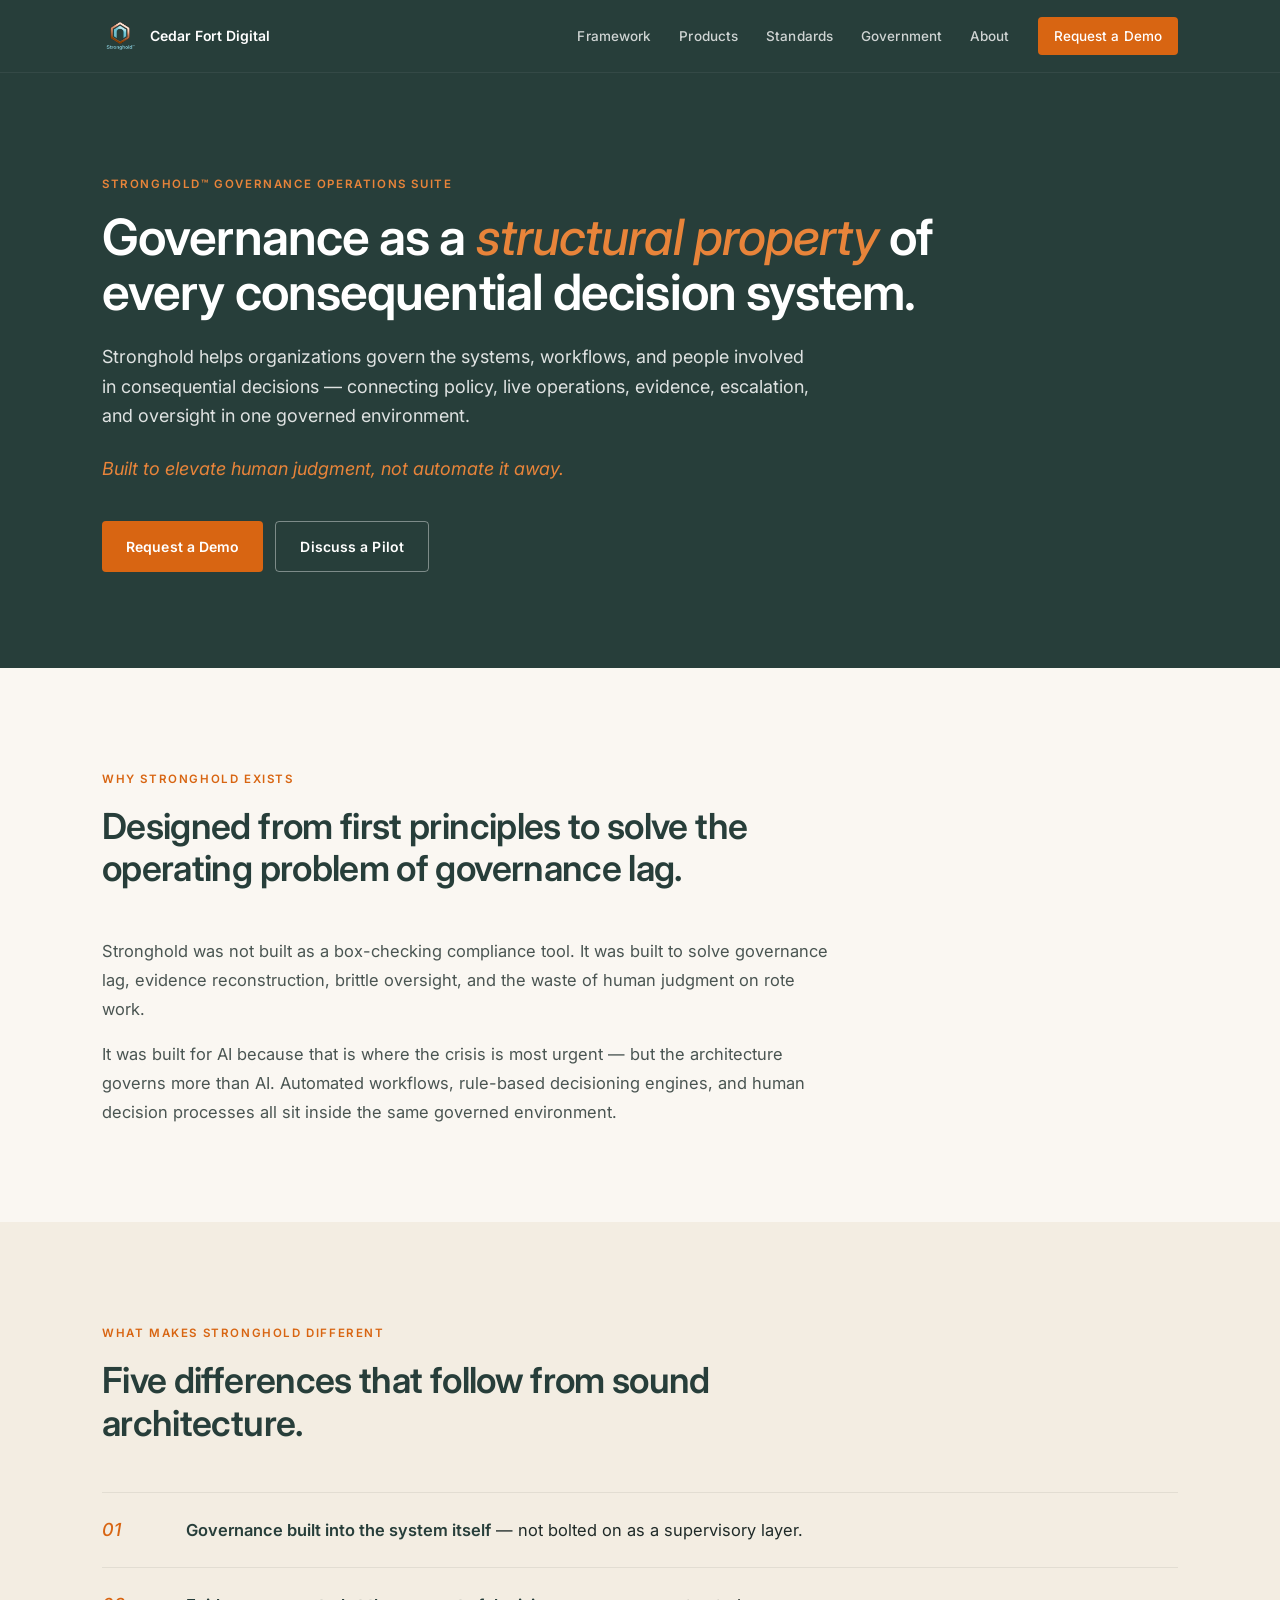
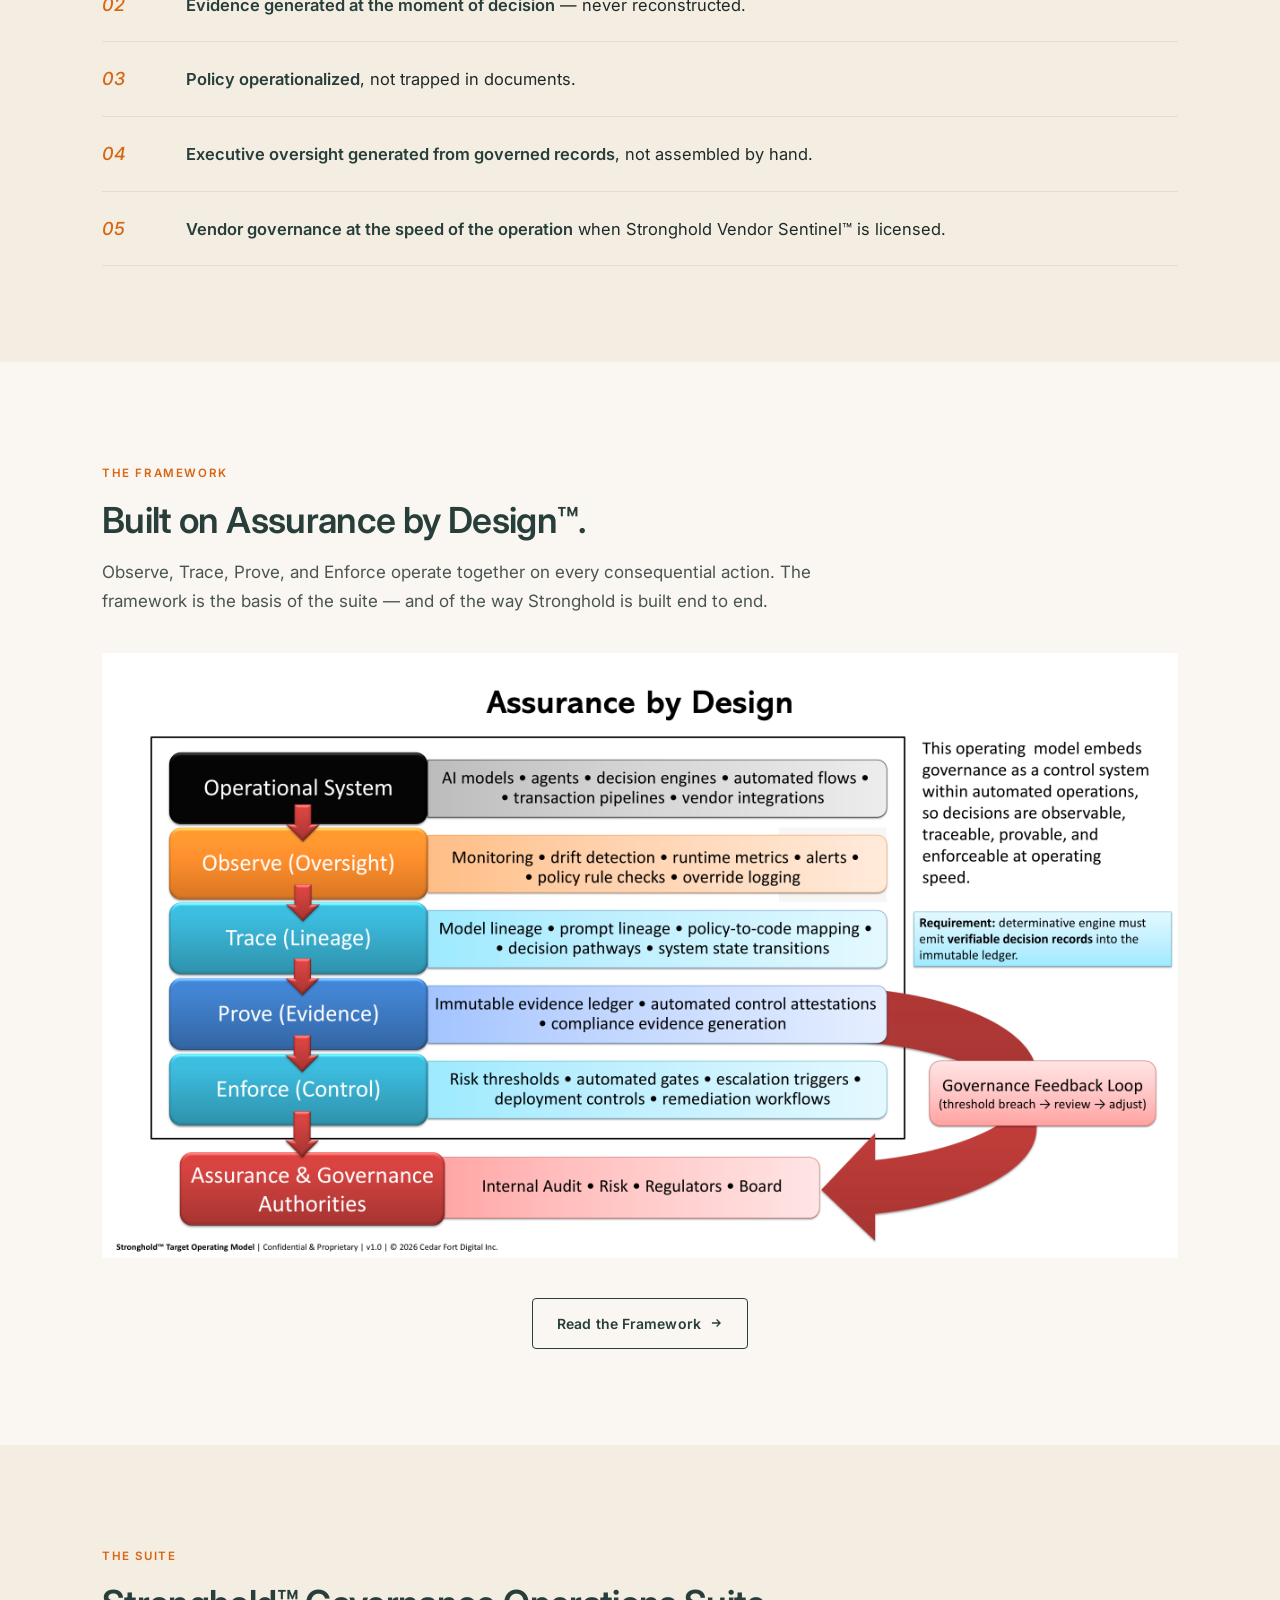
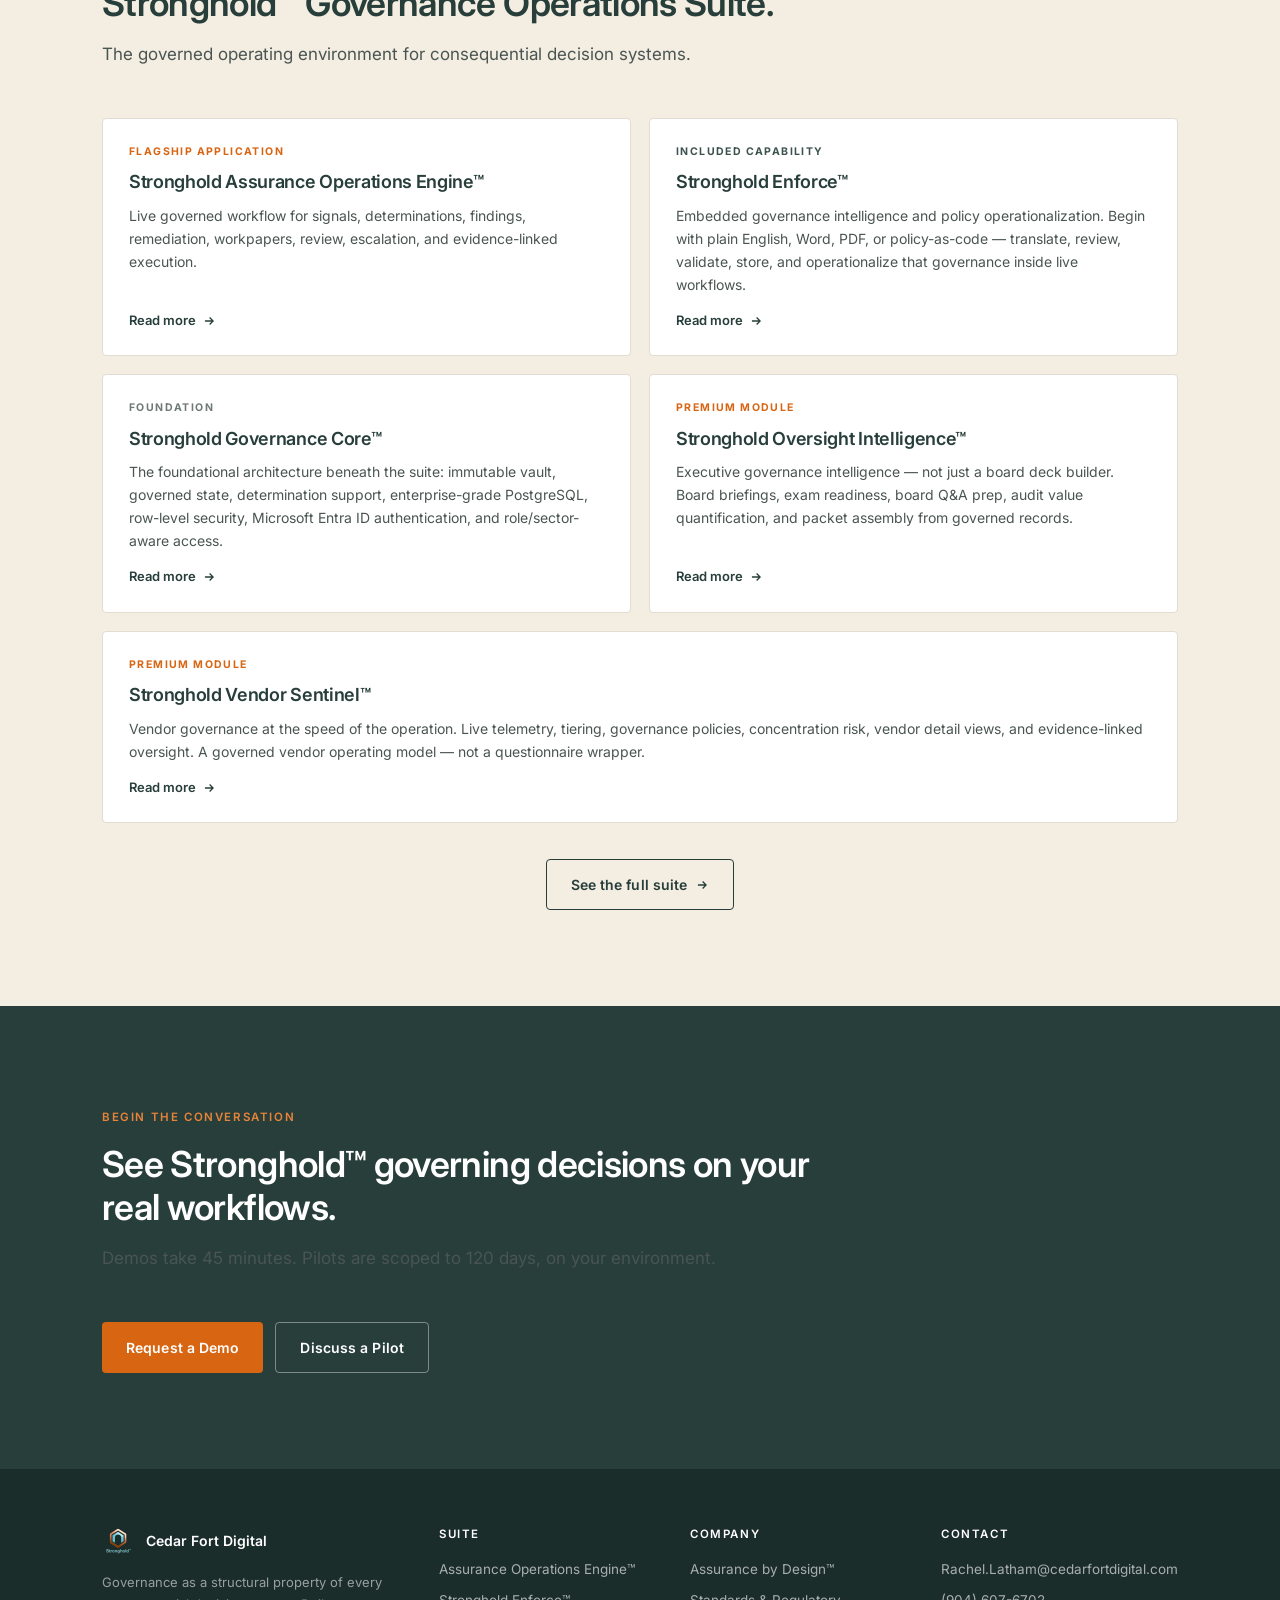
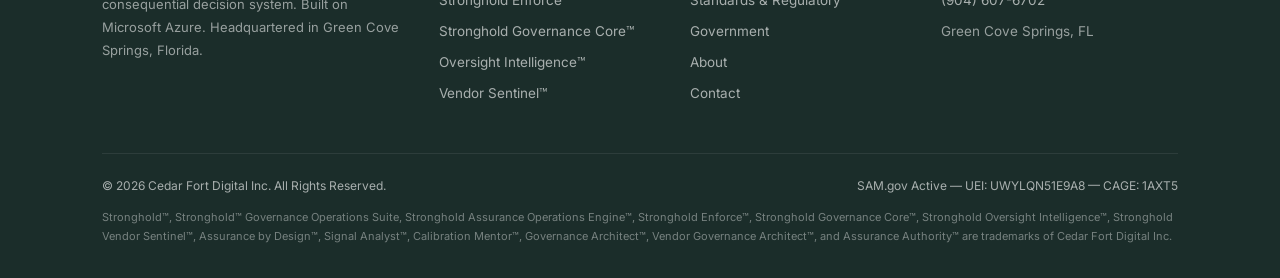
==== commit f615df04: "Enlarge framework diagram, add Suite preview section to home" ====
--- a/index.html
+++ b/index.html
@@ -75,22 +75,75 @@
 
 <section class="section-cream">
 <div class="container">
-<div class="cols-2-narrow">
-<div class="body-text">
+<div class="section-header" style="margin-bottom:36px">
 <div class="eyebrow">The Framework</div>
 <h2>Built on Assurance by Design™.</h2>
 <p>Observe, Trace, Prove, and Enforce operate together on every consequential action. The framework is the basis of the suite — and of the way Stronghold is built end to end.</p>
-<div class="cta-row">
+</div>
+<figure class="frame img-xl img-center">
+<img src="images/Graphics/Assurance%20by%20Design%20Graphic.png" alt="Assurance by Design™ — Observe, Trace, Prove, and Enforce operating model">
+</figure>
+<div class="cta-row" style="justify-content:center;margin-top:32px">
 <a href="assurance-by-design.html" class="btn btn-secondary">Read the Framework
 <svg class="btn-arrow" viewBox="0 0 24 24" fill="none" stroke="currentColor" stroke-width="2.2"><path d="M5 12h14M13 6l6 6-6 6"/></svg>
 </a>
 </div>
 </div>
-<div>
-<figure class="frame img-md">
-<img src="images/Graphics/Assurance%20by%20Design%20Graphic.png" alt="Assurance by Design™ — Observe, Trace, Prove, Enforce">
-</figure>
-</div>
+</section>
+
+<section class="section-warm">
+<div class="container">
+<div class="section-header">
+<div class="eyebrow">The Suite</div>
+<h2>Stronghold™ Governance Operations Suite.</h2>
+<p>The governed operating environment for consequential decision systems.</p>
+</div>
+<div class="suite-preview">
+<div class="suite-card">
+<span class="suite-tag">Flagship Application</span>
+<h3>Stronghold Assurance Operations Engine™</h3>
+<p>Live governed workflow for signals, determinations, findings, remediation, workpapers, review, escalation, and evidence-linked execution.</p>
+<a href="assurance-operations-engine.html" class="suite-link">Read more
+<svg class="btn-arrow" viewBox="0 0 24 24" fill="none" stroke="currentColor" stroke-width="2.2"><path d="M5 12h14M13 6l6 6-6 6"/></svg>
+</a>
+</div>
+<div class="suite-card">
+<span class="suite-tag included">Included Capability</span>
+<h3>Stronghold Enforce™</h3>
+<p>Embedded governance intelligence and policy operationalization. Begin with plain English, Word, PDF, or policy-as-code — translate, review, validate, store, and operationalize that governance inside live workflows.</p>
+<a href="enforce.html" class="suite-link">Read more
+<svg class="btn-arrow" viewBox="0 0 24 24" fill="none" stroke="currentColor" stroke-width="2.2"><path d="M5 12h14M13 6l6 6-6 6"/></svg>
+</a>
+</div>
+<div class="suite-card">
+<span class="suite-tag foundation">Foundation</span>
+<h3>Stronghold Governance Core™</h3>
+<p>The foundational architecture beneath the suite: immutable vault, governed state, determination support, enterprise-grade PostgreSQL, row-level security, Microsoft Entra ID authentication, and role/sector-aware access.</p>
+<a href="governance-core.html" class="suite-link">Read more
+<svg class="btn-arrow" viewBox="0 0 24 24" fill="none" stroke="currentColor" stroke-width="2.2"><path d="M5 12h14M13 6l6 6-6 6"/></svg>
+</a>
+</div>
+<div class="suite-card">
+<span class="suite-tag">Premium Module</span>
+<h3>Stronghold Oversight Intelligence™</h3>
+<p>Executive governance intelligence — not just a board deck builder. Board briefings, exam readiness, board Q&amp;A prep, audit value quantification, and packet assembly from governed records.</p>
+<a href="oversight-intelligence.html" class="suite-link">Read more
+<svg class="btn-arrow" viewBox="0 0 24 24" fill="none" stroke="currentColor" stroke-width="2.2"><path d="M5 12h14M13 6l6 6-6 6"/></svg>
+</a>
+</div>
+<div class="suite-card" style="grid-column:1 / -1">
+<span class="suite-tag">Premium Module</span>
+<h3>Stronghold Vendor Sentinel™</h3>
+<p>Vendor governance at the speed of the operation. Live telemetry, tiering, governance policies, concentration risk, vendor detail views, and evidence-linked oversight. A governed vendor operating model — not a questionnaire wrapper.</p>
+<a href="vendor-sentinel.html" class="suite-link">Read more
+<svg class="btn-arrow" viewBox="0 0 24 24" fill="none" stroke="currentColor" stroke-width="2.2"><path d="M5 12h14M13 6l6 6-6 6"/></svg>
+</a>
+</div>
+</div>
+<div class="cta-row" style="justify-content:center;margin-top:36px">
+<a href="products.html" class="btn btn-secondary">See the full suite
+<svg class="btn-arrow" viewBox="0 0 24 24" fill="none" stroke="currentColor" stroke-width="2.2"><path d="M5 12h14M13 6l6 6-6 6"/></svg>
+</a>
 </div>
 </div>
 </section>
--- a/assets/styles.css
+++ b/assets/styles.css
@@ -263,6 +263,47 @@
 .diff-item p { font-size: 16.5px; color: var(--ink); margin: 0; line-height: 1.7; }
 .diff-item p strong { color: var(--green); font-weight: 600; }
 
+/* ---------- Suite preview (Home page) ---------- */
+.suite-preview {
+  display: grid;
+  grid-template-columns: repeat(2, 1fr);
+  gap: 18px;
+  margin-top: 8px;
+}
+@media (max-width: 700px) { .suite-preview { grid-template-columns: 1fr; } }
+.suite-card {
+  background: #fff;
+  border: 1px solid var(--line);
+  padding: 24px 26px;
+  border-radius: 4px;
+  display: flex;
+  flex-direction: column;
+  gap: 10px;
+  transition: border-color 0.2s, box-shadow 0.2s;
+}
+.suite-card:hover { border-color: var(--orange); box-shadow: 0 4px 14px rgba(39,62,58,0.06); }
+.suite-card .suite-tag {
+  font-size: 10.5px;
+  font-weight: 700;
+  letter-spacing: 1.4px;
+  text-transform: uppercase;
+  color: var(--orange);
+}
+.suite-card .suite-tag.included { color: var(--green-mid); }
+.suite-card .suite-tag.foundation { color: var(--ink-mid); }
+.suite-card h3 { font-size: 18px; margin-bottom: 0; }
+.suite-card p { font-size: 14px; color: var(--ink-soft); line-height: 1.65; margin: 0; flex: 1; }
+.suite-card .suite-link {
+  font-size: 13px;
+  font-weight: 600;
+  color: var(--green);
+  display: inline-flex;
+  align-items: center;
+  gap: 6px;
+  margin-top: 4px;
+}
+.suite-card:hover .suite-link { color: var(--orange); }
+
 /* ---------- Product family list (Products hub) ---------- */
 .product-row {
   display: grid;
@@ -385,9 +426,12 @@
 }
 
 /* Sized image: contained, never dominating */
+.img-sm { max-width: 280px; }
 .img-md { max-width: 380px; }
-.img-sm { max-width: 280px; }
 .img-lg { max-width: 480px; }
+.img-xl { max-width: 720px; }
+.img-full { max-width: 100%; }
+.img-center { display: block; margin-left: auto; margin-right: auto; }
 
 .img-frame {
   background: #fff;
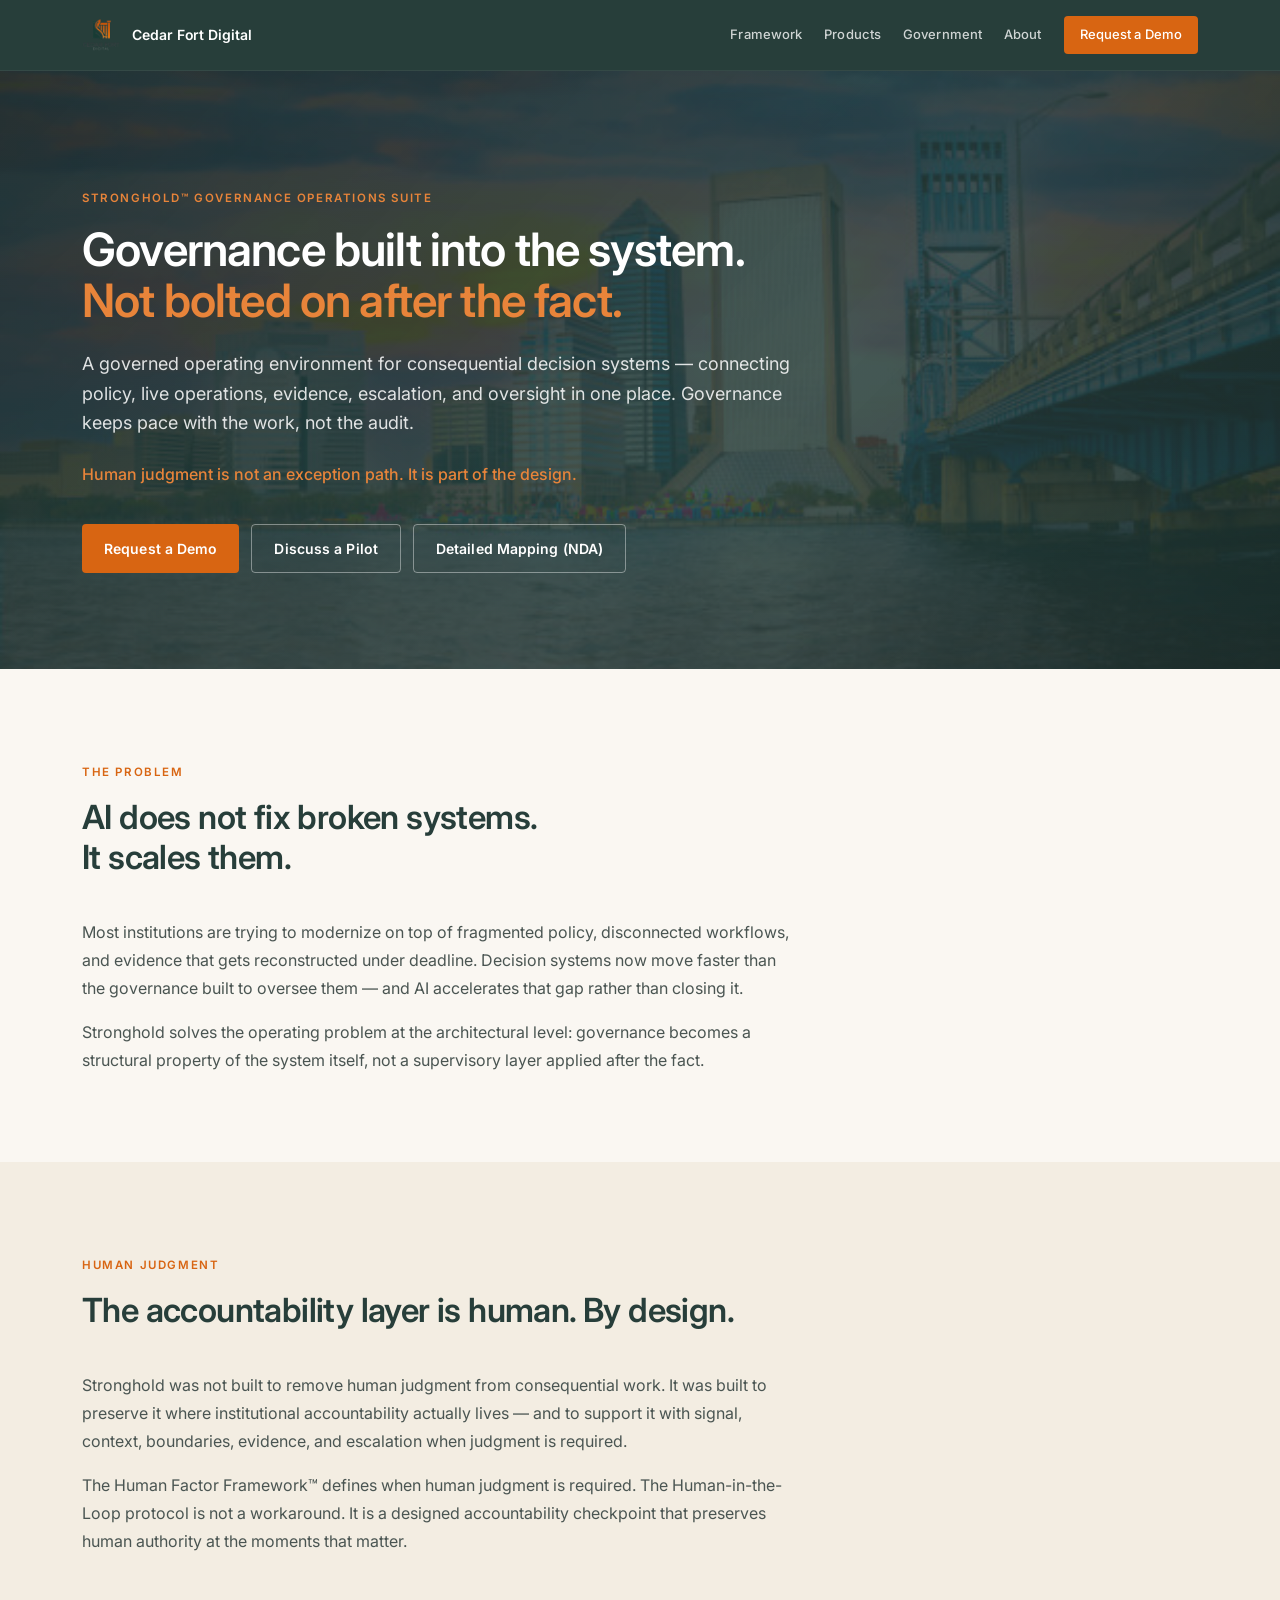
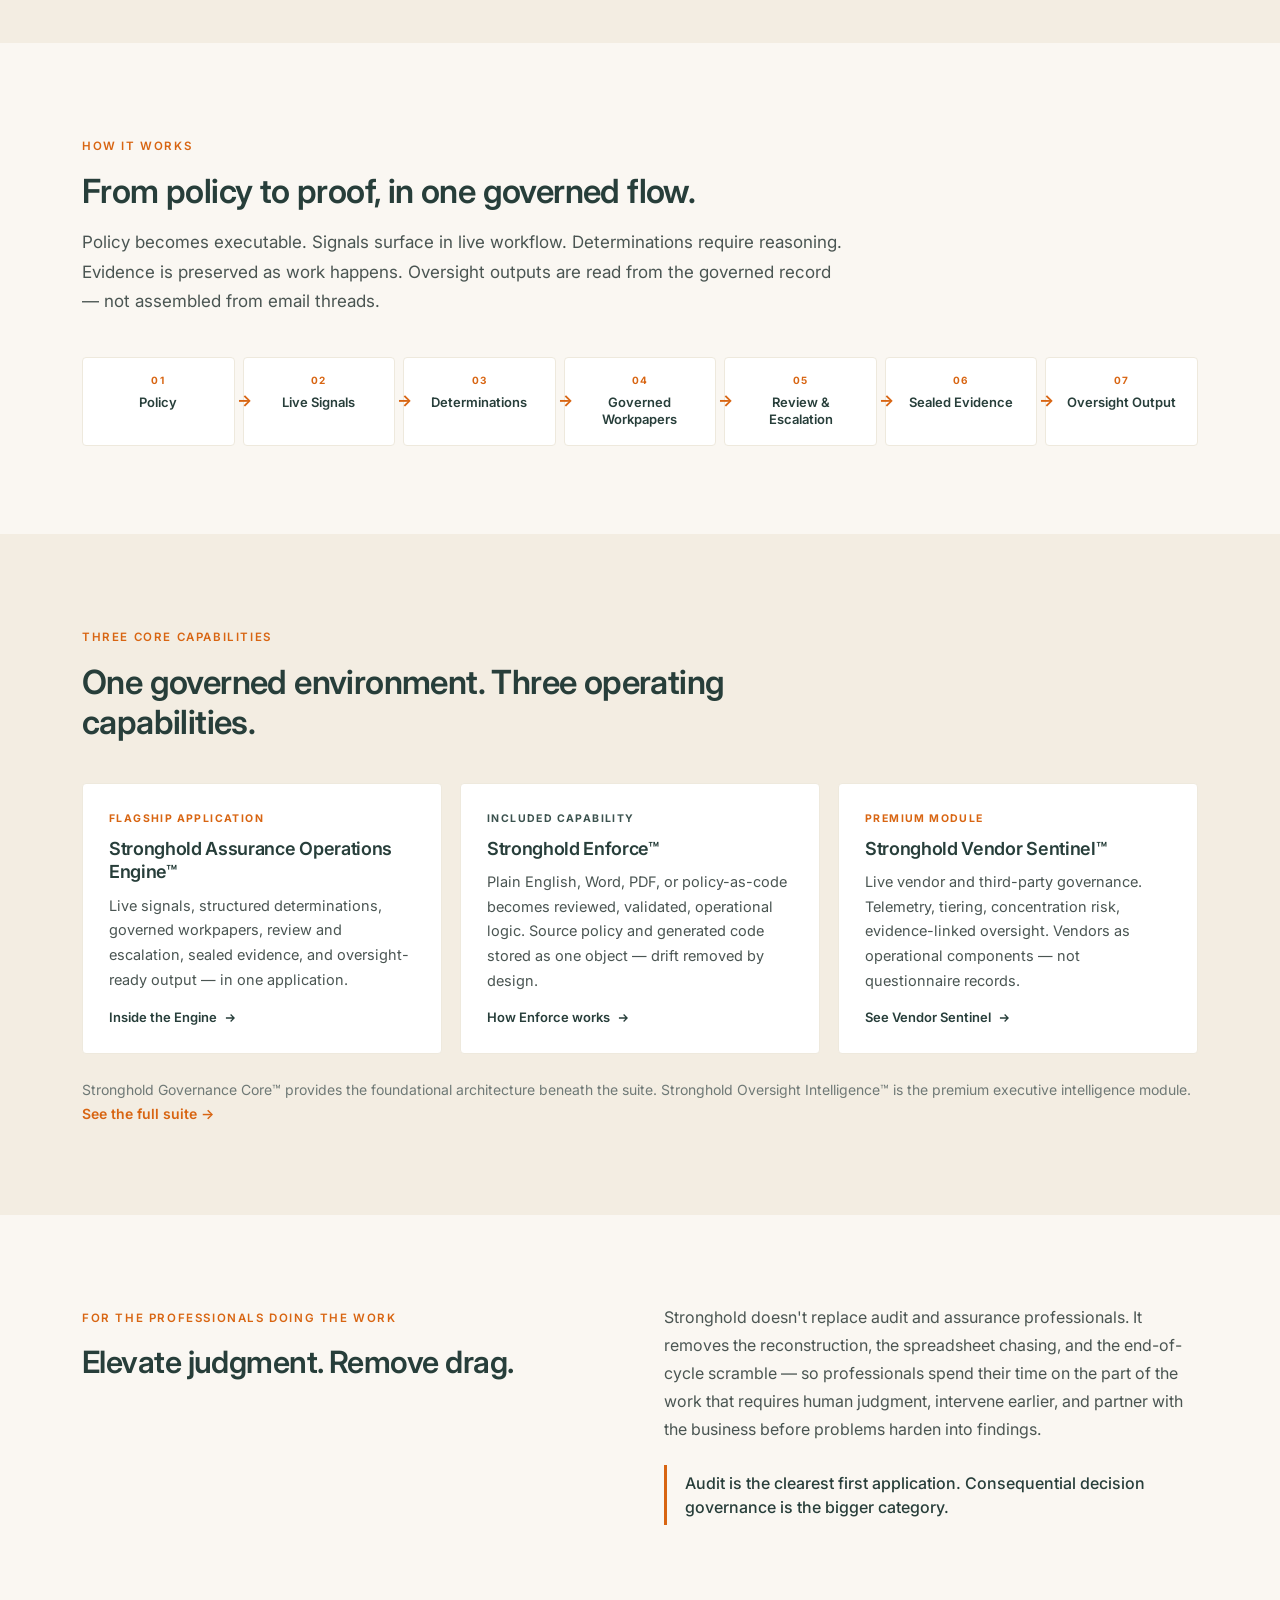
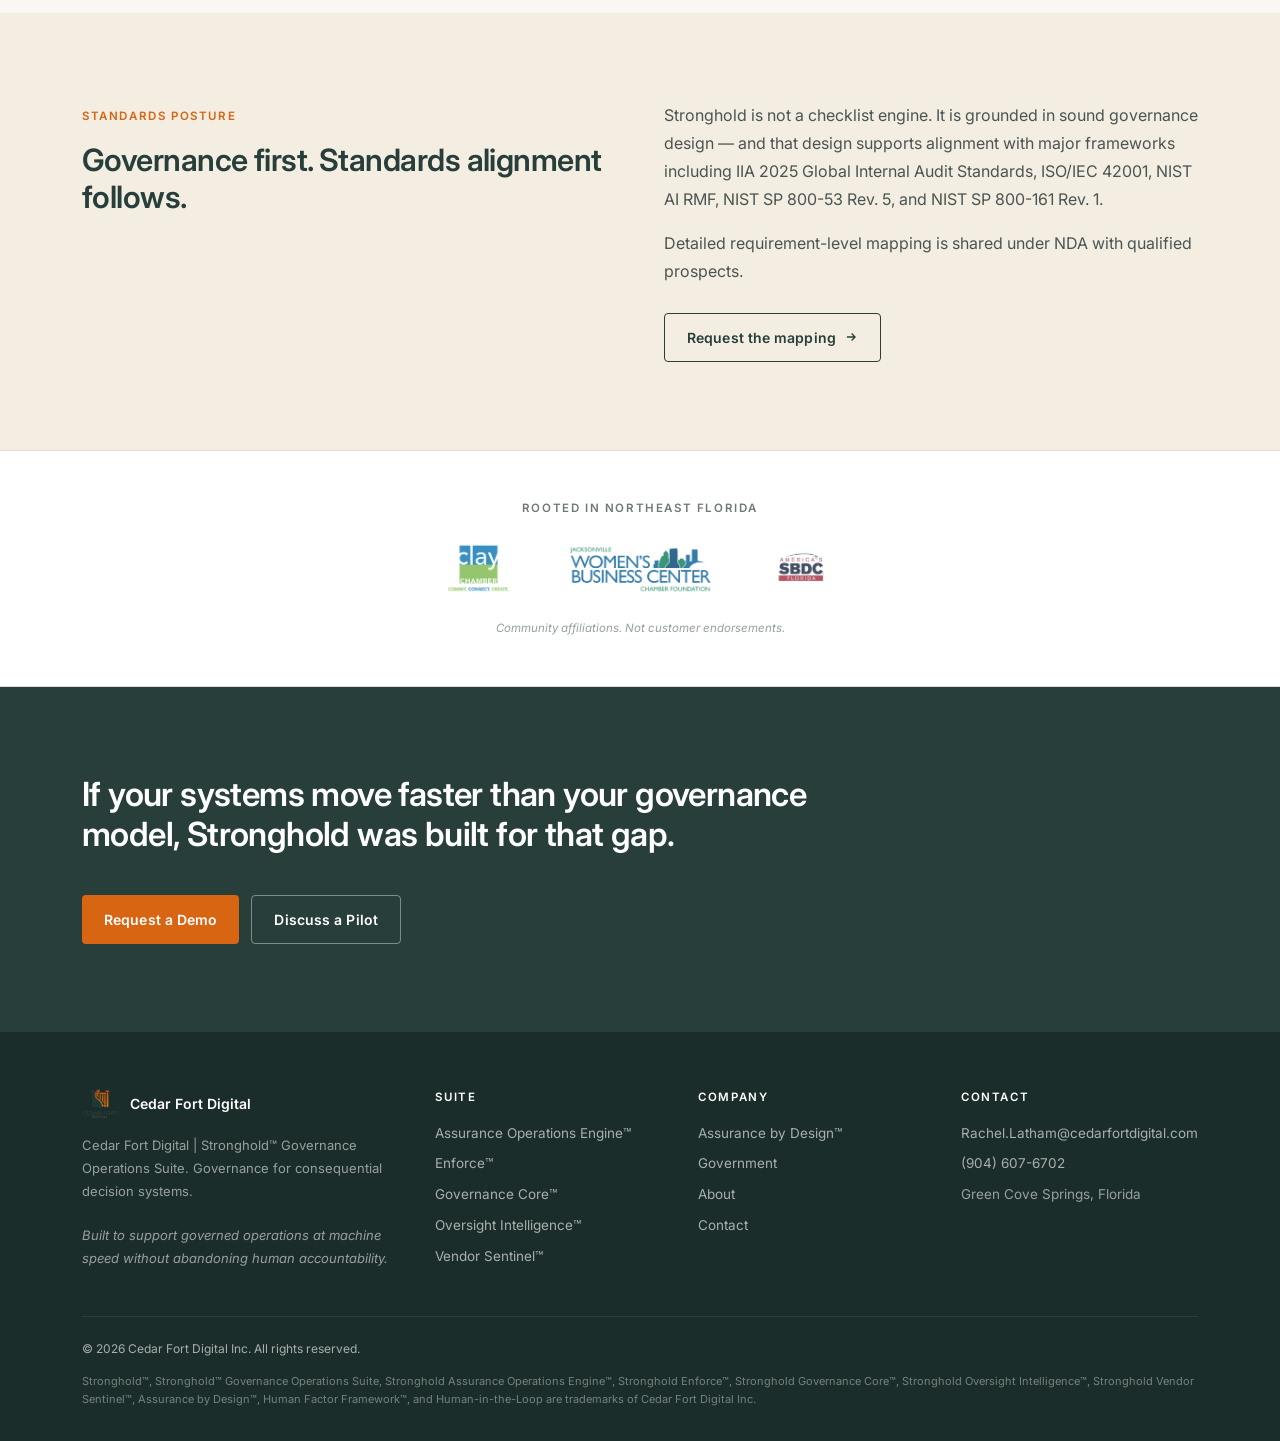
==== commit 599d199b: "Rebuild site: 9 pages, brief concepts captured with crafted marketing copy, light-led design with se" ====
--- a/index.html
+++ b/index.html
@@ -4,11 +4,11 @@
 <meta charset="UTF-8">
 <meta name="viewport" content="width=device-width, initial-scale=1.0">
 <title>Cedar Fort Digital — Stronghold™ Governance Operations Suite</title>
-<meta name="description" content="Stronghold helps organizations govern the systems, workflows, and people involved in consequential decisions — connecting policy, live operations, evidence, escalation, and oversight in one governed environment.">
+<meta name="description" content="Stronghold™ is the governed operating environment for consequential decision systems. Policy, live operations, evidence, and oversight — in one place, at machine speed.">
 <link rel="icon" type="image/png" href="images/Logos/Stronghold%20Flat%20Copper%20Trans.PNG">
 <link rel="preconnect" href="https://fonts.googleapis.com">
 <link rel="preconnect" href="https://fonts.gstatic.com" crossorigin>
-<link href="https://fonts.googleapis.com/css2?family=Inter:wght@400;500;600;700&family=Fraunces:ital,wght@0,400;0,500;0,600;1,500&display=swap" rel="stylesheet">
+<link href="https://fonts.googleapis.com/css2?family=Inter:wght@400;500;600;700&display=swap" rel="stylesheet">
 <link rel="stylesheet" href="assets/styles.css">
 </head>
 <body>
@@ -16,13 +16,12 @@
 <nav class="site-nav">
 <div class="container">
 <a href="index.html" class="brand">
-<img src="images/Logos/Stronghold%20Flat%20Copper%20Trans.PNG" alt="Stronghold">
+<img src="images/Logos/Cedar%20Fort%20Digital%20Logo%20Trans.png" alt="Cedar Fort Digital">
 <span class="brand-text">Cedar Fort Digital</span>
 </a>
 <div class="links" id="navlinks">
 <a href="assurance-by-design.html">Framework</a>
 <a href="products.html">Products</a>
-<a href="standards.html">Standards</a>
 <a href="government.html">Government</a>
 <a href="about.html">About</a>
 <a href="contact.html" class="cta">Request a Demo</a>
@@ -31,129 +30,161 @@
 </div>
 </nav>
 
-<section class="hero">
-<div class="container">
-<div class="eyebrow">Stronghold™ Governance Operations Suite</div>
-<h1>Governance as a <span class="accent">structural property</span> of every consequential decision system.</h1>
-<p class="lead">Stronghold helps organizations govern the systems, workflows, and people involved in consequential decisions — connecting policy, live operations, evidence, escalation, and oversight in one governed environment.</p>
-<p class="trust">Built to elevate human judgment, not automate it away.</p>
+<!-- HERO -->
+<section class="hero hero-skyline">
+<div class="container">
+<div class="eyebrow light">Stronghold™ Governance Operations Suite</div>
+<h1>Governance built into the system.<br><span class="accent">Not bolted on after the fact.</span></h1>
+<p class="lead">A governed operating environment for consequential decision systems — connecting policy, live operations, evidence, escalation, and oversight in one place. Governance keeps pace with the work, not the audit.</p>
+<p class="support">Human judgment is not an exception path. It is part of the design.</p>
 <div class="cta-row">
 <a href="contact.html" class="btn btn-primary">Request a Demo</a>
 <a href="contact.html" class="btn btn-ghost">Discuss a Pilot</a>
-</div>
-</div>
-</section>
-
+<a href="contact.html" class="btn btn-ghost">Detailed Mapping (NDA)</a>
+</div>
+</div>
+</section>
+
+<!-- PROBLEM -->
 <section class="section-cream">
 <div class="container">
 <div class="section-header">
-<div class="eyebrow">Why Stronghold exists</div>
-<h2>Designed from first principles to solve the operating problem of governance lag.</h2>
-</div>
-<div class="body-text" style="max-width:740px">
-<p>Stronghold was not built as a box-checking compliance tool. It was built to solve governance lag, evidence reconstruction, brittle oversight, and the waste of human judgment on rote work.</p>
-<p>It was built for AI because that is where the crisis is most urgent — but the architecture governs more than AI. Automated workflows, rule-based decisioning engines, and human decision processes all sit inside the same governed environment.</p>
-</div>
-</div>
-</section>
-
+<div class="eyebrow">The Problem</div>
+<h2>AI does not fix broken systems.<br>It scales them.</h2>
+</div>
+<div class="body-text">
+<p>Most institutions are trying to modernize on top of fragmented policy, disconnected workflows, and evidence that gets reconstructed under deadline. Decision systems now move faster than the governance built to oversee them — and AI accelerates that gap rather than closing it.</p>
+<p>Stronghold solves the operating problem at the architectural level: governance becomes a structural property of the system itself, not a supervisory layer applied after the fact.</p>
+</div>
+</div>
+</section>
+
+<!-- HUMAN JUDGMENT -->
 <section class="section-warm">
 <div class="container">
 <div class="section-header">
-<div class="eyebrow">What makes Stronghold different</div>
-<h2>Five differences that follow from sound architecture.</h2>
-</div>
-<div class="diff-list">
-<div class="diff-item"><div class="num">01</div><p><strong>Governance built into the system itself</strong> — not bolted on as a supervisory layer.</p></div>
-<div class="diff-item"><div class="num">02</div><p><strong>Evidence generated at the moment of decision</strong> — never reconstructed.</p></div>
-<div class="diff-item"><div class="num">03</div><p><strong>Policy operationalized</strong>, not trapped in documents.</p></div>
-<div class="diff-item"><div class="num">04</div><p><strong>Executive oversight generated from governed records</strong>, not assembled by hand.</p></div>
-<div class="diff-item"><div class="num">05</div><p><strong>Vendor governance at the speed of the operation</strong> when Stronghold Vendor Sentinel™ is licensed.</p></div>
-</div>
-</div>
-</section>
-
+<div class="eyebrow">Human Judgment</div>
+<h2>The accountability layer is human. By design.</h2>
+</div>
+<div class="body-text">
+<p>Stronghold was not built to remove human judgment from consequential work. It was built to preserve it where institutional accountability actually lives — and to support it with signal, context, boundaries, evidence, and escalation when judgment is required.</p>
+<p>The Human Factor Framework™ defines when human judgment is required. The Human-in-the-Loop protocol is not a workaround. It is a designed accountability checkpoint that preserves human authority at the moments that matter.</p>
+</div>
+</div>
+</section>
+
+<!-- HOW IT WORKS -->
 <section class="section-cream">
 <div class="container">
-<div class="section-header" style="margin-bottom:36px">
-<div class="eyebrow">The Framework</div>
-<h2>Built on Assurance by Design™.</h2>
-<p>Observe, Trace, Prove, and Enforce operate together on every consequential action. The framework is the basis of the suite — and of the way Stronghold is built end to end.</p>
-</div>
-<figure class="frame img-xl img-center">
-<img src="images/Graphics/Assurance%20by%20Design%20Graphic.png" alt="Assurance by Design™ — Observe, Trace, Prove, and Enforce operating model">
-</figure>
-<div class="cta-row" style="justify-content:center;margin-top:32px">
-<a href="assurance-by-design.html" class="btn btn-secondary">Read the Framework
-<svg class="btn-arrow" viewBox="0 0 24 24" fill="none" stroke="currentColor" stroke-width="2.2"><path d="M5 12h14M13 6l6 6-6 6"/></svg>
-</a>
-</div>
-</div>
-</section>
-
+<div class="section-header">
+<div class="eyebrow">How it works</div>
+<h2>From policy to proof, in one governed flow.</h2>
+<p>Policy becomes executable. Signals surface in live workflow. Determinations require reasoning. Evidence is preserved as work happens. Oversight outputs are read from the governed record — not assembled from email threads.</p>
+</div>
+<div class="flow">
+<div class="flow-step"><span class="flow-num">01</span>Policy</div>
+<div class="flow-step"><span class="flow-num">02</span>Live Signals</div>
+<div class="flow-step"><span class="flow-num">03</span>Determinations</div>
+<div class="flow-step"><span class="flow-num">04</span>Governed Workpapers</div>
+<div class="flow-step"><span class="flow-num">05</span>Review &amp; Escalation</div>
+<div class="flow-step"><span class="flow-num">06</span>Sealed Evidence</div>
+<div class="flow-step"><span class="flow-num">07</span>Oversight Output</div>
+</div>
+</div>
+</section>
+
+<!-- CORE CAPABILITIES -->
 <section class="section-warm">
 <div class="container">
 <div class="section-header">
-<div class="eyebrow">The Suite</div>
-<h2>Stronghold™ Governance Operations Suite.</h2>
-<p>The governed operating environment for consequential decision systems.</p>
-</div>
-<div class="suite-preview">
-<div class="suite-card">
-<span class="suite-tag">Flagship Application</span>
+<div class="eyebrow">Three core capabilities</div>
+<h2>One governed environment. Three operating capabilities.</h2>
+</div>
+<div class="card-grid cols-3">
+<div class="card">
+<span class="card-tag">Flagship Application</span>
 <h3>Stronghold Assurance Operations Engine™</h3>
-<p>Live governed workflow for signals, determinations, findings, remediation, workpapers, review, escalation, and evidence-linked execution.</p>
-<a href="assurance-operations-engine.html" class="suite-link">Read more
-<svg class="btn-arrow" viewBox="0 0 24 24" fill="none" stroke="currentColor" stroke-width="2.2"><path d="M5 12h14M13 6l6 6-6 6"/></svg>
-</a>
-</div>
-<div class="suite-card">
-<span class="suite-tag included">Included Capability</span>
+<p>Live signals, structured determinations, governed workpapers, review and escalation, sealed evidence, and oversight-ready output — in one application.</p>
+<a href="assurance-operations-engine.html" class="card-link">Inside the Engine
+<svg class="btn-arrow" viewBox="0 0 24 24" fill="none" stroke="currentColor" stroke-width="2.2"><path d="M5 12h14M13 6l6 6-6 6"/></svg>
+</a>
+</div>
+<div class="card">
+<span class="card-tag included">Included Capability</span>
 <h3>Stronghold Enforce™</h3>
-<p>Embedded governance intelligence and policy operationalization. Begin with plain English, Word, PDF, or policy-as-code — translate, review, validate, store, and operationalize that governance inside live workflows.</p>
-<a href="enforce.html" class="suite-link">Read more
-<svg class="btn-arrow" viewBox="0 0 24 24" fill="none" stroke="currentColor" stroke-width="2.2"><path d="M5 12h14M13 6l6 6-6 6"/></svg>
-</a>
-</div>
-<div class="suite-card">
-<span class="suite-tag foundation">Foundation</span>
-<h3>Stronghold Governance Core™</h3>
-<p>The foundational architecture beneath the suite: immutable vault, governed state, determination support, enterprise-grade PostgreSQL, row-level security, Microsoft Entra ID authentication, and role/sector-aware access.</p>
-<a href="governance-core.html" class="suite-link">Read more
-<svg class="btn-arrow" viewBox="0 0 24 24" fill="none" stroke="currentColor" stroke-width="2.2"><path d="M5 12h14M13 6l6 6-6 6"/></svg>
-</a>
-</div>
-<div class="suite-card">
-<span class="suite-tag">Premium Module</span>
-<h3>Stronghold Oversight Intelligence™</h3>
-<p>Executive governance intelligence — not just a board deck builder. Board briefings, exam readiness, board Q&amp;A prep, audit value quantification, and packet assembly from governed records.</p>
-<a href="oversight-intelligence.html" class="suite-link">Read more
-<svg class="btn-arrow" viewBox="0 0 24 24" fill="none" stroke="currentColor" stroke-width="2.2"><path d="M5 12h14M13 6l6 6-6 6"/></svg>
-</a>
-</div>
-<div class="suite-card" style="grid-column:1 / -1">
-<span class="suite-tag">Premium Module</span>
+<p>Plain English, Word, PDF, or policy-as-code becomes reviewed, validated, operational logic. Source policy and generated code stored as one object — drift removed by design.</p>
+<a href="enforce.html" class="card-link">How Enforce works
+<svg class="btn-arrow" viewBox="0 0 24 24" fill="none" stroke="currentColor" stroke-width="2.2"><path d="M5 12h14M13 6l6 6-6 6"/></svg>
+</a>
+</div>
+<div class="card">
+<span class="card-tag">Premium Module</span>
 <h3>Stronghold Vendor Sentinel™</h3>
-<p>Vendor governance at the speed of the operation. Live telemetry, tiering, governance policies, concentration risk, vendor detail views, and evidence-linked oversight. A governed vendor operating model — not a questionnaire wrapper.</p>
-<a href="vendor-sentinel.html" class="suite-link">Read more
-<svg class="btn-arrow" viewBox="0 0 24 24" fill="none" stroke="currentColor" stroke-width="2.2"><path d="M5 12h14M13 6l6 6-6 6"/></svg>
-</a>
-</div>
-</div>
-<div class="cta-row" style="justify-content:center;margin-top:36px">
-<a href="products.html" class="btn btn-secondary">See the full suite
-<svg class="btn-arrow" viewBox="0 0 24 24" fill="none" stroke="currentColor" stroke-width="2.2"><path d="M5 12h14M13 6l6 6-6 6"/></svg>
-</a>
-</div>
-</div>
-</section>
-
+<p>Live vendor and third-party governance. Telemetry, tiering, concentration risk, evidence-linked oversight. Vendors as operational components — not questionnaire records.</p>
+<a href="vendor-sentinel.html" class="card-link">See Vendor Sentinel
+<svg class="btn-arrow" viewBox="0 0 24 24" fill="none" stroke="currentColor" stroke-width="2.2"><path d="M5 12h14M13 6l6 6-6 6"/></svg>
+</a>
+</div>
+</div>
+<p style="font-size:14px;color:var(--ink-mid);margin-top:24px">Stronghold Governance Core™ provides the foundational architecture beneath the suite. Stronghold Oversight Intelligence™ is the premium executive intelligence module. <a href="products.html" style="color:var(--orange);font-weight:600">See the full suite →</a></p>
+</div>
+</section>
+
+<!-- ELEVATE JUDGMENT -->
+<section class="section-cream">
+<div class="container">
+<div class="cols-2">
+<div>
+<div class="eyebrow">For the professionals doing the work</div>
+<h2>Elevate judgment. Remove drag.</h2>
+</div>
+<div class="body-text">
+<p>Stronghold doesn't replace audit and assurance professionals. It removes the reconstruction, the spreadsheet chasing, and the end-of-cycle scramble — so professionals spend their time on the part of the work that requires human judgment, intervene earlier, and partner with the business before problems harden into findings.</p>
+<p class="lock">Audit is the clearest first application. Consequential decision governance is the bigger category.</p>
+</div>
+</div>
+</div>
+</section>
+
+<!-- STANDARDS POSTURE -->
+<section class="section-warm">
+<div class="container">
+<div class="cols-2">
+<div>
+<div class="eyebrow">Standards posture</div>
+<h2>Governance first. Standards alignment follows.</h2>
+</div>
+<div class="body-text">
+<p>Stronghold is not a checklist engine. It is grounded in sound governance design — and that design supports alignment with major frameworks including IIA 2025 Global Internal Audit Standards, ISO/IEC 42001, NIST AI RMF, NIST SP 800-53 Rev. 5, and NIST SP 800-161 Rev. 1.</p>
+<p>Detailed requirement-level mapping is shared under NDA with qualified prospects.</p>
+<div class="cta-row">
+<a href="contact.html" class="btn btn-secondary">Request the mapping
+<svg class="btn-arrow" viewBox="0 0 24 24" fill="none" stroke="currentColor" stroke-width="2.2"><path d="M5 12h14M13 6l6 6-6 6"/></svg>
+</a>
+</div>
+</div>
+</div>
+</div>
+</section>
+
+<!-- COMMUNITY ECOSYSTEM -->
+<div class="ecosystem">
+<div class="container">
+<div class="eco-label">Rooted in Northeast Florida</div>
+<div class="eco-logos">
+<img src="images/Logos/clay-chamber.png" alt="Clay County Chamber of Commerce">
+<img src="images/Graphics/Womens-business-logo.png" alt="Jacksonville Women's Business Center">
+<img src="images/Logos/SBDC-logo.webp" alt="Northeast Florida SBDC">
+</div>
+<p class="eco-disclaimer">Community affiliations. Not customer endorsements.</p>
+</div>
+</div>
+
+<!-- FINAL CTA -->
 <section class="section-green">
 <div class="container">
-<div class="section-header" style="max-width:760px">
-<div class="eyebrow light">Begin the Conversation</div>
-<h2>See Stronghold™ governing decisions on your real workflows.</h2>
-<p>Demos take 45 minutes. Pilots are scoped to 120 days, on your environment.</p>
+<div class="section-header" style="max-width:800px">
+<h2>If your systems move faster than your governance model, Stronghold was built for that gap.</h2>
 </div>
 <div class="cta-row">
 <a href="contact.html" class="btn btn-primary">Request a Demo</a>
@@ -167,23 +198,23 @@
 <div class="footer-top">
 <div class="brand-block">
 <div class="brand-row">
-<img src="images/Logos/Stronghold%20Flat%20Copper%20Trans.PNG" alt="Stronghold">
+<img src="images/Logos/Cedar%20Fort%20Digital%20Logo%20Trans.png" alt="Cedar Fort Digital">
 <span>Cedar Fort Digital</span>
 </div>
-<p>Governance as a structural property of every consequential decision system. Built on Microsoft Azure. Headquartered in Green Cove Springs, Florida.</p>
+<p>Cedar Fort Digital | Stronghold™ Governance Operations Suite. Governance for consequential decision systems.</p>
+<p class="footer-tagline">Built to support governed operations at machine speed without abandoning human accountability.</p>
 </div>
 <div class="col">
 <h5>Suite</h5>
 <a href="assurance-operations-engine.html">Assurance Operations Engine™</a>
-<a href="enforce.html">Stronghold Enforce™</a>
-<a href="governance-core.html">Stronghold Governance Core™</a>
-<a href="oversight-intelligence.html">Oversight Intelligence™</a>
+<a href="enforce.html">Enforce™</a>
+<a href="products.html">Governance Core™</a>
+<a href="products.html">Oversight Intelligence™</a>
 <a href="vendor-sentinel.html">Vendor Sentinel™</a>
 </div>
 <div class="col">
 <h5>Company</h5>
 <a href="assurance-by-design.html">Assurance by Design™</a>
-<a href="standards.html">Standards &amp; Regulatory</a>
 <a href="government.html">Government</a>
 <a href="about.html">About</a>
 <a href="contact.html">Contact</a>
@@ -192,15 +223,14 @@
 <h5>Contact</h5>
 <a href="mailto:Rachel.Latham@cedarfortdigital.com">Rachel.Latham@cedarfortdigital.com</a>
 <a href="tel:9046076702">(904) 607-6702</a>
-<span style="color:rgba(255,255,255,0.55);font-size:13.5px">Green Cove Springs, FL</span>
+<span style="color:rgba(255,255,255,0.55);font-size:13.5px">Green Cove Springs, Florida</span>
 </div>
 </div>
 <div class="footer-bottom">
 <div class="row">
-<span>&copy; 2026 Cedar Fort Digital Inc. All Rights Reserved.</span>
-<span>SAM.gov Active &mdash; UEI: UWYLQN51E9A8 &mdash; CAGE: 1AXT5</span>
-</div>
-<p class="trademarks">Stronghold™, Stronghold™ Governance Operations Suite, Stronghold Assurance Operations Engine™, Stronghold Enforce™, Stronghold Governance Core™, Stronghold Oversight Intelligence™, Stronghold Vendor Sentinel™, Assurance by Design™, Signal Analyst™, Calibration Mentor™, Governance Architect™, Vendor Governance Architect™, and Assurance Authority™ are trademarks of Cedar Fort Digital Inc.</p>
+<span>&copy; 2026 Cedar Fort Digital Inc. All rights reserved.</span>
+</div>
+<p class="trademarks">Stronghold™, Stronghold™ Governance Operations Suite, Stronghold Assurance Operations Engine™, Stronghold Enforce™, Stronghold Governance Core™, Stronghold Oversight Intelligence™, Stronghold Vendor Sentinel™, Assurance by Design™, Human Factor Framework™, and Human-in-the-Loop are trademarks of Cedar Fort Digital Inc.</p>
 </div>
 </div>
 </footer>
--- a/assets/styles.css
+++ b/assets/styles.css
@@ -1,8 +1,8 @@
 /* ============================================================
    Cedar Fort Digital — Stronghold™ website
-   Built to the Cedar_Fort_Stronghold_Website_Builder_Document.
-   Palette: dark green #273E3A · burnt orange #D86512.
-   Premium, architectural, restrained. No theatre.
+   Built to the Comprehensive Website Builder Document.
+   Light-led, with selective dark sections for emphasis.
+   Palette: dark hunter-green #273E3A · burnt orange #D86512.
    ============================================================ */
 
 *, *::before, *::after { box-sizing: border-box; margin: 0; padding: 0; }
@@ -26,7 +26,6 @@
   --orange: #D86512;
   --orange-dark: #B5500D;
   --orange-light: #E8843A;
-  --orange-soft: #F4E4D2;
   --cream: #FAF7F2;
   --cream-warm: #F3EDE2;
   --line: #E2DDD2;
@@ -35,17 +34,16 @@
   --ink-soft: #4A5552;
   --ink-mid: #6F7976;
   --ink-light: #95A09C;
-  --serif: 'Fraunces', Georgia, serif;
-}
-
-/* ---------- Typography (sans-led, restrained) ---------- */
-h1, h2, h3, h4 { font-family: 'Inter', -apple-system, sans-serif; color: var(--green); letter-spacing: -0.018em; }
-h1 { font-size: clamp(34px, 4vw, 50px); line-height: 1.1; font-weight: 600; }
-h2 { font-size: clamp(26px, 2.6vw, 34px); line-height: 1.18; font-weight: 600; margin-bottom: 16px; }
-h3 { font-size: clamp(19px, 1.7vw, 22px); line-height: 1.3; font-weight: 600; margin-bottom: 10px; }
-h4 { font-weight: 600; font-size: 15px; letter-spacing: 0; }
+}
+
+/* ---------- Typography (sans-serif throughout) ---------- */
+h1, h2, h3, h4 { font-family: 'Inter', -apple-system, sans-serif; color: var(--green); letter-spacing: -0.018em; font-weight: 600; }
+h1 { font-size: clamp(32px, 3.6vw, 46px); line-height: 1.12; }
+h2 { font-size: clamp(24px, 2.4vw, 32px); line-height: 1.2; margin-bottom: 16px; }
+h3 { font-size: clamp(18px, 1.6vw, 22px); line-height: 1.3; margin-bottom: 10px; }
+h4 { font-size: 15px; }
 p { font-size: 16px; color: var(--ink-soft); line-height: 1.75; }
-.lead { font-size: 18px; color: var(--ink-soft); line-height: 1.65; max-width: 640px; }
+.lead { font-size: 18px; color: var(--ink-soft); line-height: 1.65; max-width: 680px; }
 .eyebrow {
   display: inline-block;
   font-size: 11.5px;
@@ -58,14 +56,15 @@
 .eyebrow.light { color: var(--orange-light); }
 
 /* ---------- Layout ---------- */
-.container { max-width: 1140px; margin: 0 auto; padding: 0 32px; }
-.container-narrow { max-width: 820px; margin: 0 auto; padding: 0 32px; }
+.container { max-width: 1180px; margin: 0 auto; padding: 0 32px; }
+.container-narrow { max-width: 860px; margin: 0 auto; padding: 0 32px; }
 @media (max-width: 700px) { .container, .container-narrow { padding: 0 22px; } }
-section { padding: 96px 0; }
-@media (max-width: 700px) { section { padding: 64px 0; } }
+section { padding: 88px 0; }
+@media (max-width: 700px) { section { padding: 56px 0; } }
 
 .section-cream { background: var(--cream); }
 .section-warm { background: var(--cream-warm); }
+.section-white { background: #fff; }
 .section-green { background: var(--green); color: #fff; }
 .section-green h1, .section-green h2, .section-green h3, .section-green h4 { color: #fff; }
 .section-green p { color: rgba(255,255,255,0.82); }
@@ -76,7 +75,7 @@
   display: inline-flex;
   align-items: center;
   gap: 8px;
-  padding: 13px 24px;
+  padding: 12px 22px;
   font-size: 14px;
   font-weight: 600;
   letter-spacing: 0.1px;
@@ -87,11 +86,14 @@
 .btn-primary:hover { background: var(--orange-dark); }
 .btn-secondary { background: transparent; color: var(--green); border: 1px solid var(--green); }
 .btn-secondary:hover { background: var(--green); color: #fff; }
+.btn-secondary.on-dark { color: #fff; border-color: rgba(255,255,255,0.5); }
+.btn-secondary.on-dark:hover { background: #fff; color: var(--green); }
 .btn-ghost { background: transparent; color: #fff; border: 1px solid rgba(255,255,255,0.4); }
 .btn-ghost:hover { background: rgba(255,255,255,0.1); border-color: #fff; }
 .btn-arrow { width: 14px; height: 14px; transition: transform 0.2s; }
 .btn:hover .btn-arrow { transform: translateX(3px); }
 .cta-row { display: flex; gap: 12px; flex-wrap: wrap; margin-top: 28px; }
+.cta-row.center { justify-content: center; }
 
 /* ---------- Nav ---------- */
 nav.site-nav {
@@ -105,30 +107,35 @@
   display: flex;
   align-items: center;
   justify-content: space-between;
-  height: 72px;
+  height: 70px;
+  gap: 24px;
 }
 nav.site-nav .brand {
   display: flex;
   align-items: center;
   gap: 12px;
-}
-nav.site-nav .brand img { height: 36px; width: auto; }
+  flex-shrink: 0;
+}
+nav.site-nav .brand img { height: 34px; width: auto; }
 nav.site-nav .brand-text {
   color: #fff;
   font-size: 14px;
   font-weight: 600;
   letter-spacing: -0.005em;
+  white-space: nowrap;
 }
 nav.site-nav .links {
   display: flex;
   align-items: center;
-  gap: 28px;
+  gap: 22px;
+  flex-wrap: nowrap;
 }
 nav.site-nav .links a {
   color: rgba(255,255,255,0.78);
-  font-size: 13.5px;
+  font-size: 13px;
   font-weight: 500;
   letter-spacing: 0.1px;
+  white-space: nowrap;
   transition: color 0.2s;
 }
 nav.site-nav .links a:hover { color: #fff; }
@@ -143,11 +150,11 @@
 }
 nav.site-nav .cta:hover { background: var(--orange-dark); }
 .nav-toggle { display: none; color: #fff; font-size: 22px; padding: 4px 8px; }
-@media (max-width: 960px) {
+@media (max-width: 1100px) {
   nav.site-nav .links {
     display: none;
     position: absolute;
-    top: 72px; left: 0; right: 0;
+    top: 70px; left: 0; right: 0;
     background: var(--green-deep);
     flex-direction: column;
     align-items: stretch;
@@ -164,53 +171,64 @@
 .hero {
   background: var(--green);
   color: #fff;
-  padding: 96px 0 96px;
+  padding: 88px 0;
+  position: relative;
+  overflow: hidden;
 }
 .hero .eyebrow { color: var(--orange-light); }
 .hero h1 { color: #fff; max-width: 880px; }
-.hero h1 .accent { color: var(--orange-light); font-style: italic; font-weight: 500; }
-.hero p.lead { color: rgba(255,255,255,0.85); max-width: 720px; margin-top: 22px; }
-.hero p.trust { font-family: 'Inter', -apple-system, sans-serif; font-style: italic; color: var(--orange-light); font-size: 18px; margin-top: 22px; max-width: 640px; }
+.hero h1 .accent { color: var(--orange-light); font-weight: 600; }
+.hero p.lead { color: rgba(255,255,255,0.85); max-width: 720px; margin-top: 22px; font-size: 18px; }
+.hero p.support {
+  color: var(--orange-light);
+  font-size: 16px;
+  margin-top: 22px;
+  max-width: 640px;
+  font-weight: 500;
+}
 .hero .cta-row { margin-top: 36px; }
-@media (max-width: 700px) { .hero { padding: 72px 0 72px; } }
-
-/* Compact hero (for inner pages) */
-.hero.compact { padding: 80px 0 72px; }
-.hero.compact h1 { font-size: clamp(30px, 3.4vw, 42px); }
-@media (max-width: 700px) { .hero.compact { padding: 60px 0 56px; } }
+.hero .container { position: relative; z-index: 2; }
+@media (max-width: 700px) { .hero { padding: 64px 0; } }
+
+/* Hero with skyline image background (Home only) */
+.hero-skyline {
+  background:
+    linear-gradient(135deg, rgba(27,45,42,0.92) 0%, rgba(39,62,58,0.86) 60%, rgba(27,45,42,0.92) 100%),
+    url('../images/Graphics/Jax%20skyline%20dramatic.jpg') center/cover no-repeat;
+  padding: 112px 0 96px;
+}
+@media (max-width: 700px) { .hero-skyline { padding: 80px 0 64px; } }
+
+/* Compact hero for inner pages */
+.hero.compact { padding: 72px 0 64px; }
+.hero.compact h1 { font-size: clamp(28px, 3vw, 38px); }
+@media (max-width: 700px) { .hero.compact { padding: 56px 0 48px; } }
 
 /* ---------- Section header ---------- */
-.section-header { max-width: 740px; margin-bottom: 48px; }
+.section-header { max-width: 760px; margin-bottom: 40px; }
 .section-header.center { margin-left: auto; margin-right: auto; text-align: center; }
-.section-header h2 { font-size: clamp(28px, 2.8vw, 38px); }
+.section-header h2 { font-size: clamp(26px, 2.6vw, 34px); }
 .section-header p { font-size: 17px; color: var(--ink-soft); margin-top: 14px; }
 
-/* ---------- Two-column body content ---------- */
-.cols-2 {
-  display: grid;
-  grid-template-columns: 1fr 1fr;
-  gap: 56px;
-  align-items: start;
-}
-@media (max-width: 880px) { .cols-2 { grid-template-columns: 1fr; gap: 36px; } }
-.cols-2-narrow {
-  display: grid;
-  grid-template-columns: 1.2fr 1fr;
-  gap: 56px;
-  align-items: center;
-}
-@media (max-width: 880px) { .cols-2-narrow { grid-template-columns: 1fr; gap: 36px; } }
-
-.body-text { max-width: 620px; }
-.body-text p { margin-bottom: 16px; font-size: 16.5px; }
+/* ---------- Body content ---------- */
+.body-text { max-width: 720px; }
+.body-text p { margin-bottom: 16px; font-size: 16px; }
 .body-text p:last-child { margin-bottom: 0; }
 .body-text strong { color: var(--ink); font-weight: 600; }
 
-/* ---------- Cards (used sparingly — for "what makes Stronghold different", role cards, product cards) ---------- */
+.cols-2 {
+  display: grid;
+  grid-template-columns: 1fr 1fr;
+  gap: 48px;
+  align-items: start;
+}
+@media (max-width: 880px) { .cols-2 { grid-template-columns: 1fr; gap: 32px; } }
+
+/* ---------- Cards ---------- */
 .card-grid {
   display: grid;
   grid-template-columns: repeat(2, 1fr);
-  gap: 16px;
+  gap: 18px;
 }
 .card-grid.cols-3 { grid-template-columns: repeat(3, 1fr); }
 .card-grid.cols-4 { grid-template-columns: repeat(4, 1fr); }
@@ -220,24 +238,86 @@
 .card {
   background: #fff;
   border: 1px solid var(--line-soft);
-  padding: 28px 28px 26px;
+  padding: 26px 26px 24px;
   border-radius: 4px;
   transition: border-color 0.2s, box-shadow 0.2s;
-}
-.card:hover { border-color: var(--orange); box-shadow: 0 4px 16px rgba(39,62,58,0.06); }
-.card h3 { color: var(--green); font-size: 18px; margin-bottom: 8px; }
-.card h4 { font-family: 'Inter', -apple-system, sans-serif; font-weight: 500; font-size: 19px; color: var(--green); margin-bottom: 8px; }
-.card p { font-size: 14.5px; color: var(--ink-soft); line-height: 1.7; margin-bottom: 0; }
-.card .card-mark {
-  display: inline-block;
-  font-family: 'Inter', -apple-system, sans-serif;
-  font-style: italic;
-  font-size: 14px;
-  color: var(--orange);
-  margin-bottom: 8px;
-}
-
-/* ---------- Differentiators list (Home page) ---------- */
+  display: flex;
+  flex-direction: column;
+  gap: 10px;
+}
+.card:hover { border-color: var(--orange); box-shadow: 0 4px 14px rgba(39,62,58,0.06); }
+.card .card-tag {
+  font-size: 10.5px;
+  font-weight: 700;
+  letter-spacing: 1.4px;
+  text-transform: uppercase;
+  color: var(--orange);
+}
+.card .card-tag.included { color: var(--green-mid); }
+.card .card-tag.foundation { color: var(--ink-mid); }
+.card h3 { font-size: 18px; margin: 0; }
+.card h4 { font-size: 16px; margin: 0; color: var(--green); }
+.card p { font-size: 14.5px; color: var(--ink-soft); line-height: 1.7; margin: 0; flex: 1; }
+.card .card-link {
+  font-size: 13px;
+  font-weight: 600;
+  color: var(--green);
+  display: inline-flex;
+  align-items: center;
+  gap: 6px;
+  margin-top: 4px;
+}
+.card:hover .card-link { color: var(--orange); }
+
+/* ---------- Horizontal flow visual (Home Section 4) ---------- */
+.flow {
+  display: grid;
+  grid-template-columns: repeat(7, 1fr);
+  gap: 8px;
+  margin-top: 28px;
+}
+@media (max-width: 1000px) { .flow { grid-template-columns: repeat(4, 1fr); } }
+@media (max-width: 640px) { .flow { grid-template-columns: 1fr 1fr; } }
+.flow-step {
+  background: #fff;
+  border: 1px solid var(--line-soft);
+  padding: 16px 14px;
+  border-radius: 4px;
+  text-align: center;
+  font-size: 13px;
+  font-weight: 600;
+  color: var(--green);
+  line-height: 1.35;
+  position: relative;
+}
+.flow-step .flow-num {
+  display: block;
+  font-size: 10px;
+  color: var(--orange);
+  letter-spacing: 1.4px;
+  font-weight: 700;
+  margin-bottom: 6px;
+}
+.flow-step::after {
+  content: '→';
+  position: absolute;
+  right: -18px;
+  top: 50%;
+  transform: translateY(-50%);
+  color: var(--orange);
+  font-size: 16px;
+  font-weight: 700;
+  z-index: 1;
+}
+.flow-step:last-child::after { display: none; }
+@media (max-width: 1000px) {
+  .flow-step:nth-child(4n)::after { display: none; }
+}
+@media (max-width: 640px) {
+  .flow-step::after { display: none; }
+}
+
+/* ---------- Numbered differentiators / list ---------- */
 .diff-list {
   display: grid;
   grid-template-columns: 1fr;
@@ -247,79 +327,37 @@
 }
 .diff-item {
   display: grid;
-  grid-template-columns: 60px 1fr;
-  gap: 24px;
+  grid-template-columns: 56px 1fr;
+  gap: 20px;
   padding: 22px 0;
   border-bottom: 1px solid var(--line);
   align-items: baseline;
 }
 .diff-item .num {
-  font-family: 'Inter', -apple-system, sans-serif;
-  font-size: 18px;
-  color: var(--orange);
-  font-style: italic;
-  font-weight: 500;
-}
-.diff-item p { font-size: 16.5px; color: var(--ink); margin: 0; line-height: 1.7; }
+  font-size: 16px;
+  color: var(--orange);
+  font-weight: 700;
+  letter-spacing: 0.5px;
+}
+.diff-item p { font-size: 16px; color: var(--ink); margin: 0; line-height: 1.7; }
 .diff-item p strong { color: var(--green); font-weight: 600; }
 
-/* ---------- Suite preview (Home page) ---------- */
-.suite-preview {
-  display: grid;
-  grid-template-columns: repeat(2, 1fr);
-  gap: 18px;
-  margin-top: 8px;
-}
-@media (max-width: 700px) { .suite-preview { grid-template-columns: 1fr; } }
-.suite-card {
-  background: #fff;
-  border: 1px solid var(--line);
-  padding: 24px 26px;
-  border-radius: 4px;
-  display: flex;
-  flex-direction: column;
-  gap: 10px;
-  transition: border-color 0.2s, box-shadow 0.2s;
-}
-.suite-card:hover { border-color: var(--orange); box-shadow: 0 4px 14px rgba(39,62,58,0.06); }
-.suite-card .suite-tag {
+/* ---------- Product family list (Products hub) ---------- */
+.product-row {
+  display: grid;
+  grid-template-columns: 1fr auto;
+  gap: 32px;
+  align-items: center;
+  padding: 28px 0;
+  border-bottom: 1px solid var(--line);
+}
+.product-row:last-child { border-bottom: none; }
+.product-row .product-info h3 { margin-bottom: 6px; font-size: 21px; }
+.product-row .product-info p { color: var(--ink-soft); font-size: 15px; line-height: 1.7; max-width: 720px; }
+.product-row .product-info .tag {
+  display: inline-block;
   font-size: 10.5px;
   font-weight: 700;
-  letter-spacing: 1.4px;
-  text-transform: uppercase;
-  color: var(--orange);
-}
-.suite-card .suite-tag.included { color: var(--green-mid); }
-.suite-card .suite-tag.foundation { color: var(--ink-mid); }
-.suite-card h3 { font-size: 18px; margin-bottom: 0; }
-.suite-card p { font-size: 14px; color: var(--ink-soft); line-height: 1.65; margin: 0; flex: 1; }
-.suite-card .suite-link {
-  font-size: 13px;
-  font-weight: 600;
-  color: var(--green);
-  display: inline-flex;
-  align-items: center;
-  gap: 6px;
-  margin-top: 4px;
-}
-.suite-card:hover .suite-link { color: var(--orange); }
-
-/* ---------- Product family list (Products hub) ---------- */
-.product-row {
-  display: grid;
-  grid-template-columns: 1fr auto;
-  gap: 32px;
-  align-items: center;
-  padding: 28px 0;
-  border-bottom: 1px solid var(--line);
-}
-.product-row:last-child { border-bottom: none; }
-.product-row .product-info h3 { margin-bottom: 6px; font-size: 22px; }
-.product-row .product-info p { color: var(--ink-soft); font-size: 15px; line-height: 1.7; max-width: 640px; }
-.product-row .product-info .tag {
-  display: inline-block;
-  font-size: 11px;
-  font-weight: 600;
   letter-spacing: 1.4px;
   text-transform: uppercase;
   color: var(--orange);
@@ -344,7 +382,7 @@
   .product-row { grid-template-columns: 1fr; gap: 14px; }
 }
 
-/* ---------- Plain ordered/unordered lists in body ---------- */
+/* ---------- Plain lists ---------- */
 ul.clean { list-style: none; padding: 0; margin: 12px 0 0; }
 ul.clean li {
   padding: 10px 0 10px 22px;
@@ -362,8 +400,6 @@
   width: 12px; height: 1px;
   background: var(--orange);
 }
-
-/* Plain inline list (compact, no borders) */
 ul.inline { list-style: none; padding: 0; margin: 8px 0 0; }
 ul.inline li {
   padding: 4px 0 4px 18px;
@@ -380,17 +416,16 @@
   font-weight: 700;
 }
 
-/* ---------- Quote / lock-line ---------- */
+/* ---------- Lock-line / quote ---------- */
 .lock {
-  font-family: 'Inter', -apple-system, sans-serif;
-  font-style: italic;
-  font-size: 18px;
+  font-size: 17px;
   color: var(--green);
-  border-left: 2px solid var(--orange);
+  border-left: 3px solid var(--orange);
   padding: 6px 0 6px 18px;
-  margin: 24px 0;
+  margin: 22px 0;
   max-width: 640px;
   line-height: 1.5;
+  font-weight: 500;
 }
 .lock.dark { color: #fff; border-color: var(--orange-light); }
 
@@ -407,25 +442,9 @@
 .note h4 { font-size: 12px; text-transform: uppercase; letter-spacing: 1.4px; color: var(--orange); margin-bottom: 8px; font-weight: 700; }
 .note p { font-size: 15px; color: var(--ink-soft); line-height: 1.7; margin: 0; }
 
-/* ---------- Image frames (modest, never huge) ---------- */
-figure.frame {
-  margin: 0;
-  display: inline-block;
-  max-width: 100%;
-}
-figure.frame img {
-  width: 100%;
-  border-radius: 2px;
-  display: block;
-}
-figure.frame figcaption {
-  font-size: 12px;
-  color: var(--ink-mid);
-  margin-top: 8px;
-  font-style: italic;
-}
-
-/* Sized image: contained, never dominating */
+/* ---------- Image frames ---------- */
+figure.frame { margin: 0; max-width: 100%; }
+figure.frame img { width: 100%; border-radius: 2px; display: block; }
 .img-sm { max-width: 280px; }
 .img-md { max-width: 380px; }
 .img-lg { max-width: 480px; }
@@ -433,16 +452,6 @@
 .img-full { max-width: 100%; }
 .img-center { display: block; margin-left: auto; margin-right: auto; }
 
-.img-frame {
-  background: #fff;
-  padding: 8px;
-  border: 1px solid var(--line-soft);
-  border-radius: 4px;
-  display: inline-block;
-  max-width: 100%;
-}
-.img-frame img { display: block; border-radius: 2px; }
-
 /* ---------- Team grid ---------- */
 .team-grid {
   display: grid;
@@ -455,15 +464,15 @@
 .team-member { text-align: left; }
 .team-member .portrait {
   width: 100%;
-  max-width: 260px;
+  max-width: 240px;
   aspect-ratio: 4 / 5;
   overflow: hidden;
   background: var(--cream-warm);
   border-radius: 2px;
-  margin-bottom: 16px;
+  margin-bottom: 14px;
 }
 .team-member .portrait img { width: 100%; height: 100%; object-fit: cover; object-position: center 18%; display: block; }
-.team-member h3 { font-size: 19px; margin-bottom: 2px; }
+.team-member h3 { font-size: 18px; margin-bottom: 2px; }
 .team-member .role-tag {
   display: inline-block;
   font-size: 11px;
@@ -475,7 +484,45 @@
 }
 .team-member p { font-size: 14.5px; color: var(--ink-soft); line-height: 1.65; }
 
-/* ---------- Government / facts table ---------- */
+/* ---------- Community ecosystem strip ---------- */
+.ecosystem {
+  text-align: center;
+  padding: 48px 0;
+  border-top: 1px solid var(--line);
+  border-bottom: 1px solid var(--line);
+  background: #fff;
+}
+.ecosystem .eco-label {
+  font-size: 11.5px;
+  font-weight: 600;
+  letter-spacing: 1.6px;
+  text-transform: uppercase;
+  color: var(--ink-mid);
+  margin-bottom: 24px;
+}
+.ecosystem .eco-logos {
+  display: flex;
+  align-items: center;
+  justify-content: center;
+  gap: 56px;
+  flex-wrap: wrap;
+}
+.ecosystem .eco-logos img {
+  height: 52px;
+  width: auto;
+  opacity: 0.85;
+  filter: grayscale(20%);
+  transition: opacity 0.2s;
+}
+.ecosystem .eco-logos img:hover { opacity: 1; filter: none; }
+.ecosystem .eco-disclaimer {
+  font-size: 11.5px;
+  color: var(--ink-light);
+  margin-top: 24px;
+  font-style: italic;
+}
+
+/* ---------- Government facts table ---------- */
 .facts-table {
   width: 100%;
   border-collapse: collapse;
@@ -489,7 +536,7 @@
 .facts-table td { padding: 12px 18px; color: var(--ink-soft); }
 .facts-table td:first-child { font-weight: 600; color: var(--ink); width: 38%; background: var(--cream-warm); }
 
-/* ---------- Form (Contact) ---------- */
+/* ---------- Form ---------- */
 form.contact-form { max-width: 640px; }
 form.contact-form .row { display: grid; grid-template-columns: 1fr 1fr; gap: 16px; margin-bottom: 16px; }
 @media (max-width: 600px) { form.contact-form .row { grid-template-columns: 1fr; } }
@@ -530,7 +577,6 @@
   background-position: right 14px center;
   padding-right: 38px;
 }
-form.contact-form button.submit { width: auto; }
 
 /* ---------- Footer ---------- */
 footer.site-footer {
@@ -583,3 +629,10 @@
   margin-bottom: 12px;
 }
 footer.site-footer .trademarks { font-size: 11px; color: rgba(255,255,255,0.4); line-height: 1.7; }
+footer.site-footer .footer-tagline {
+  font-size: 12.5px;
+  color: rgba(255,255,255,0.55);
+  margin-top: 8px;
+  font-style: italic;
+  max-width: 640px;
+}
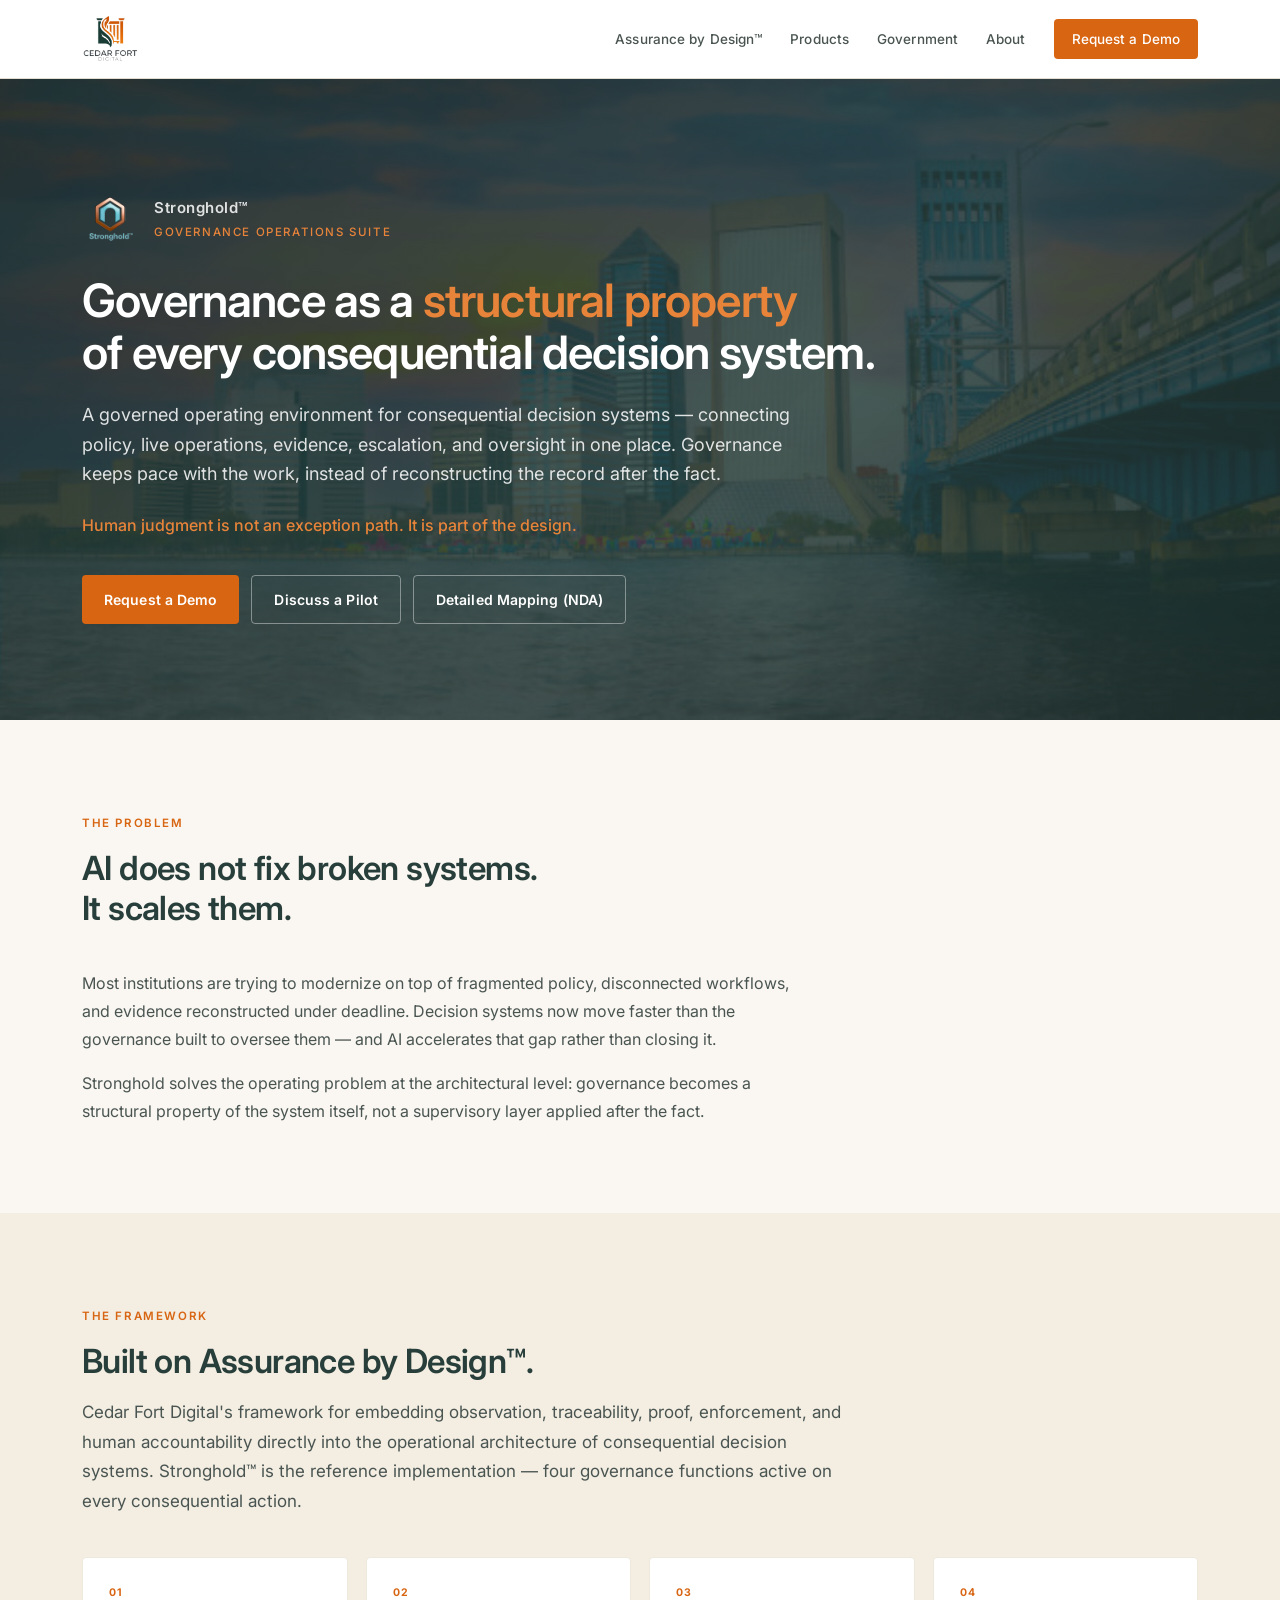
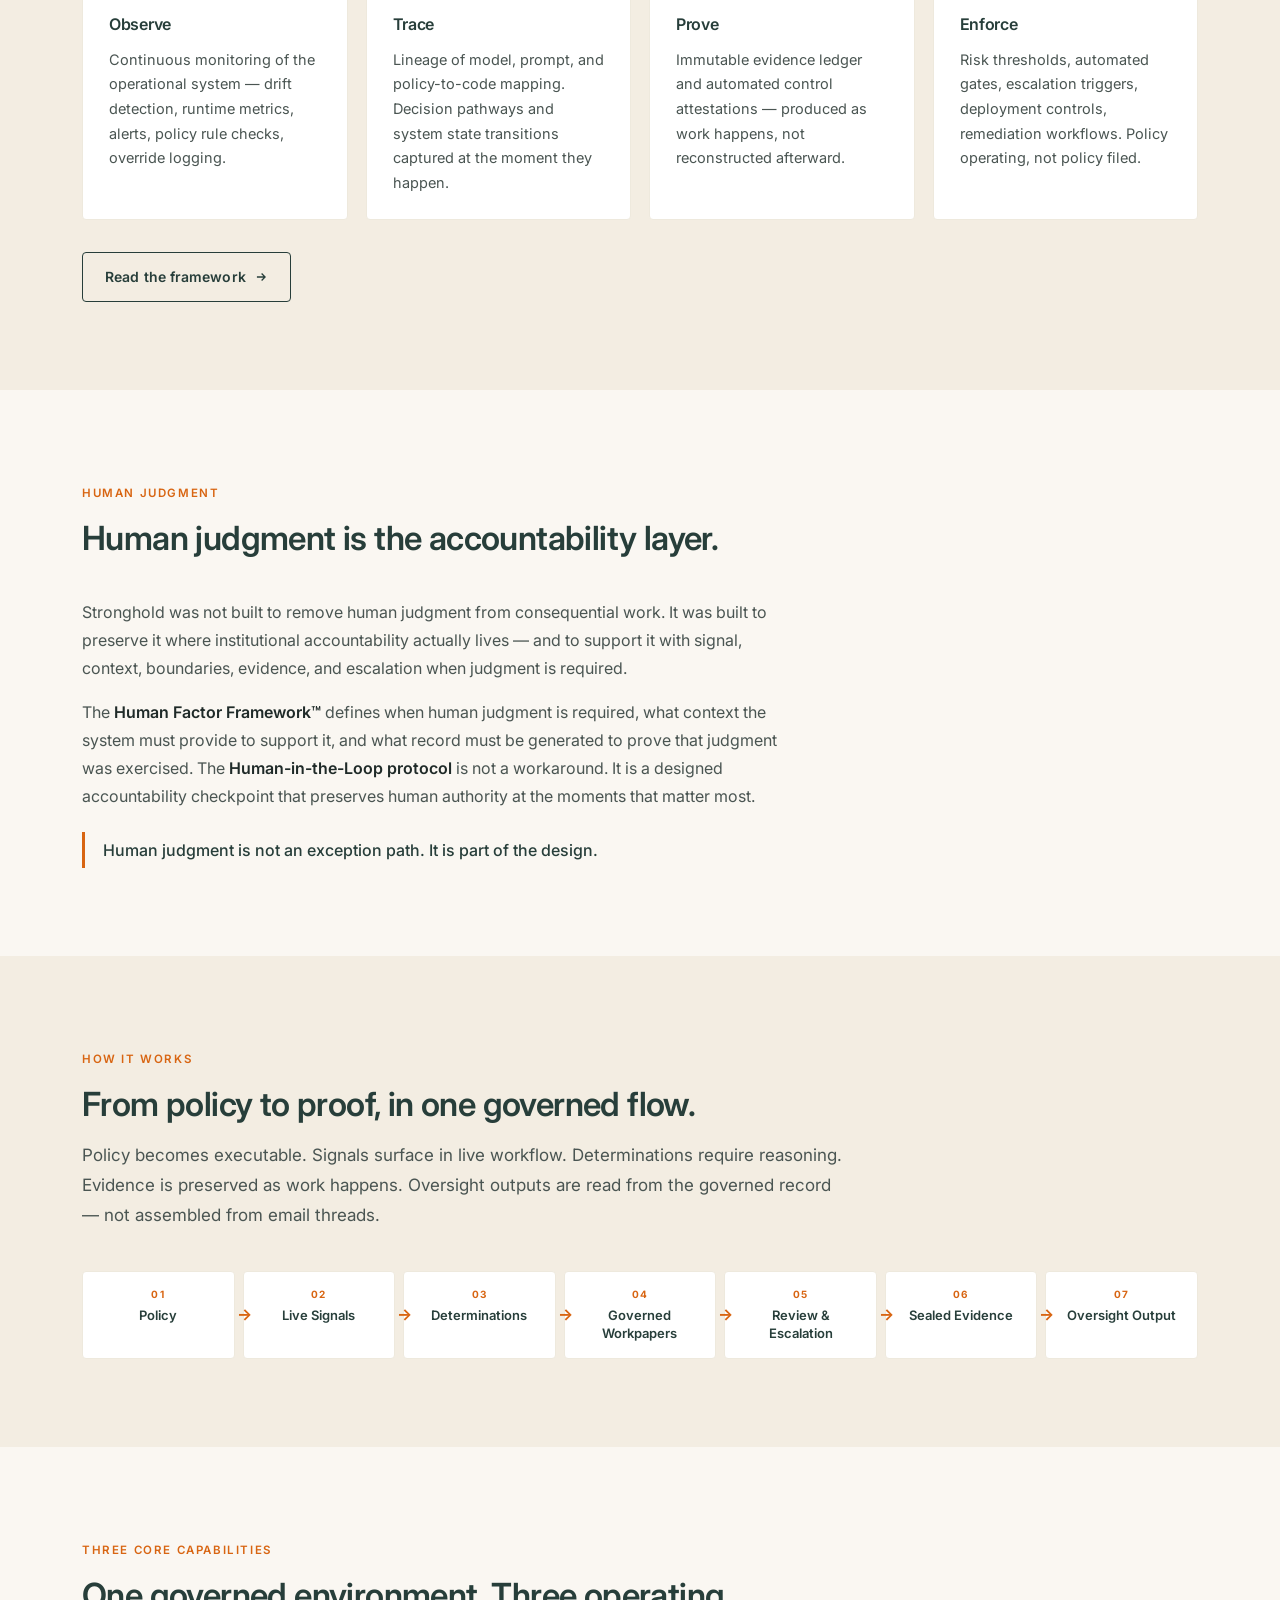
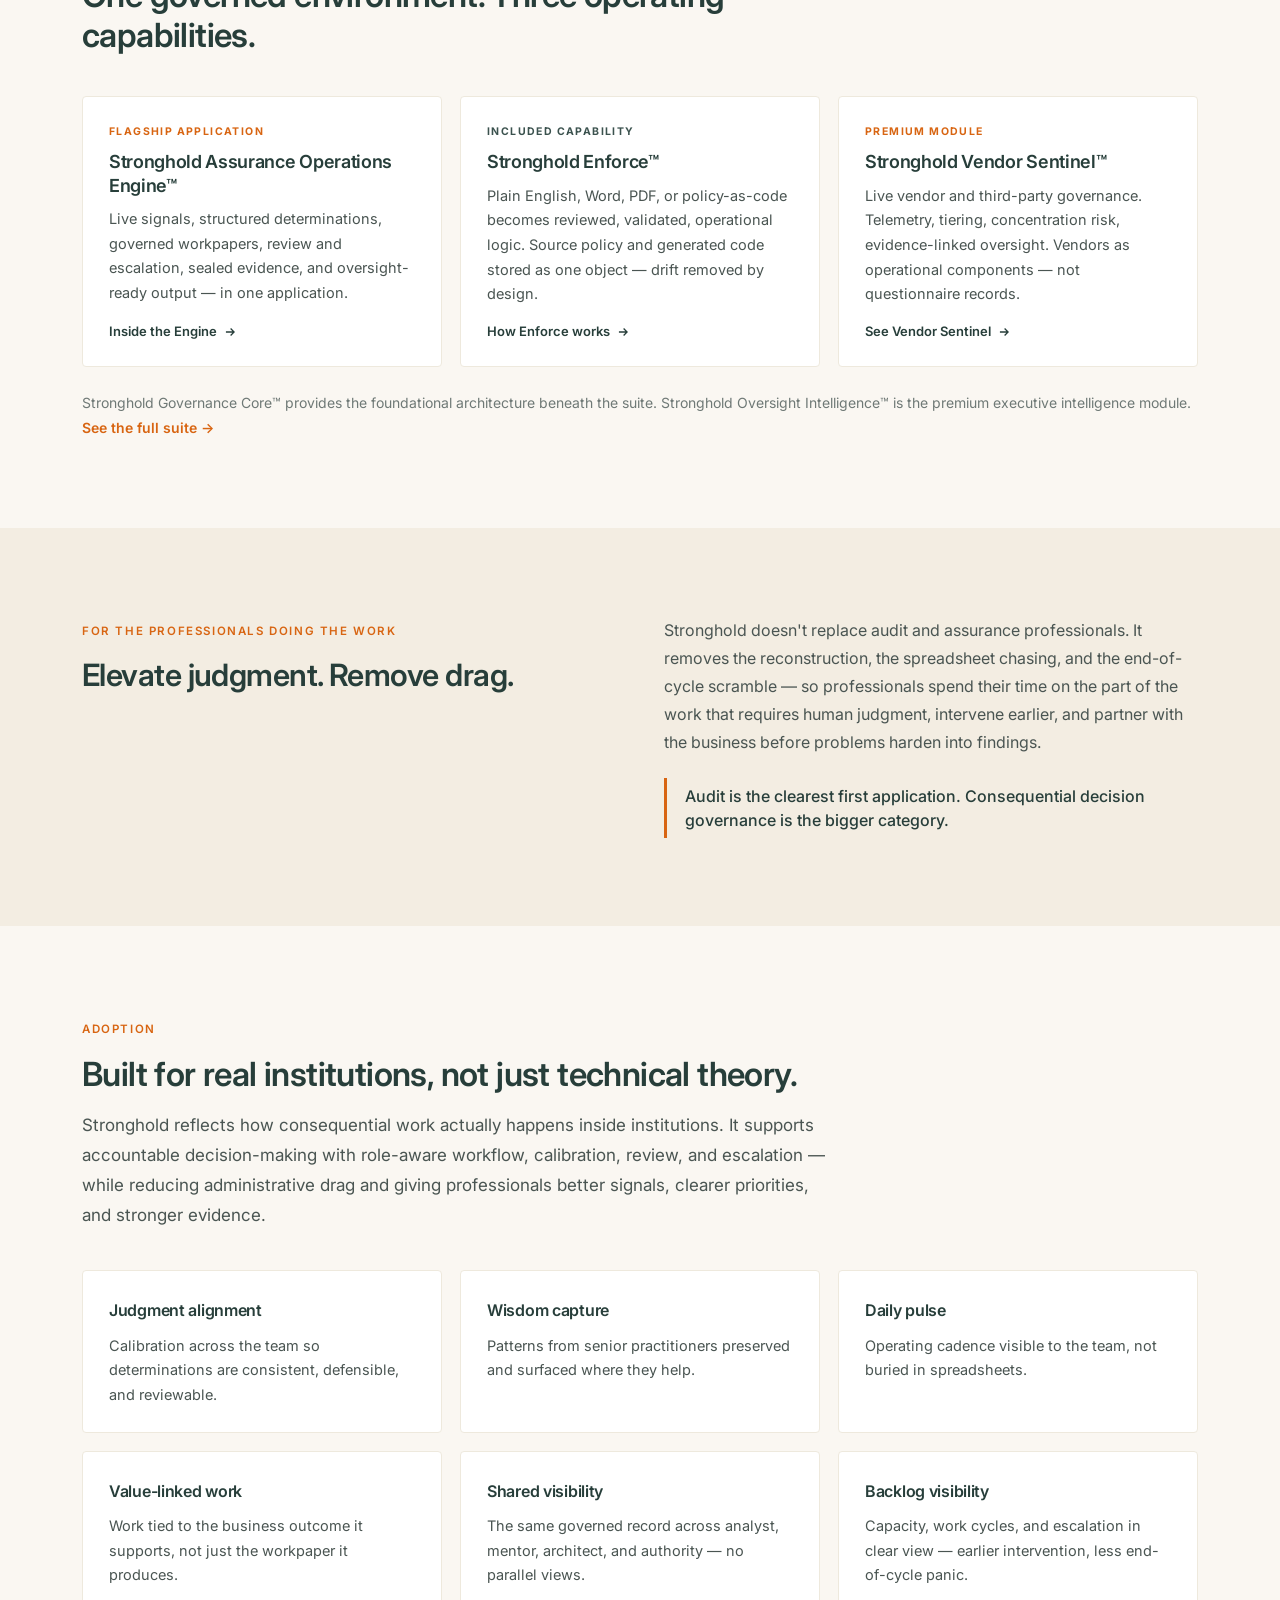
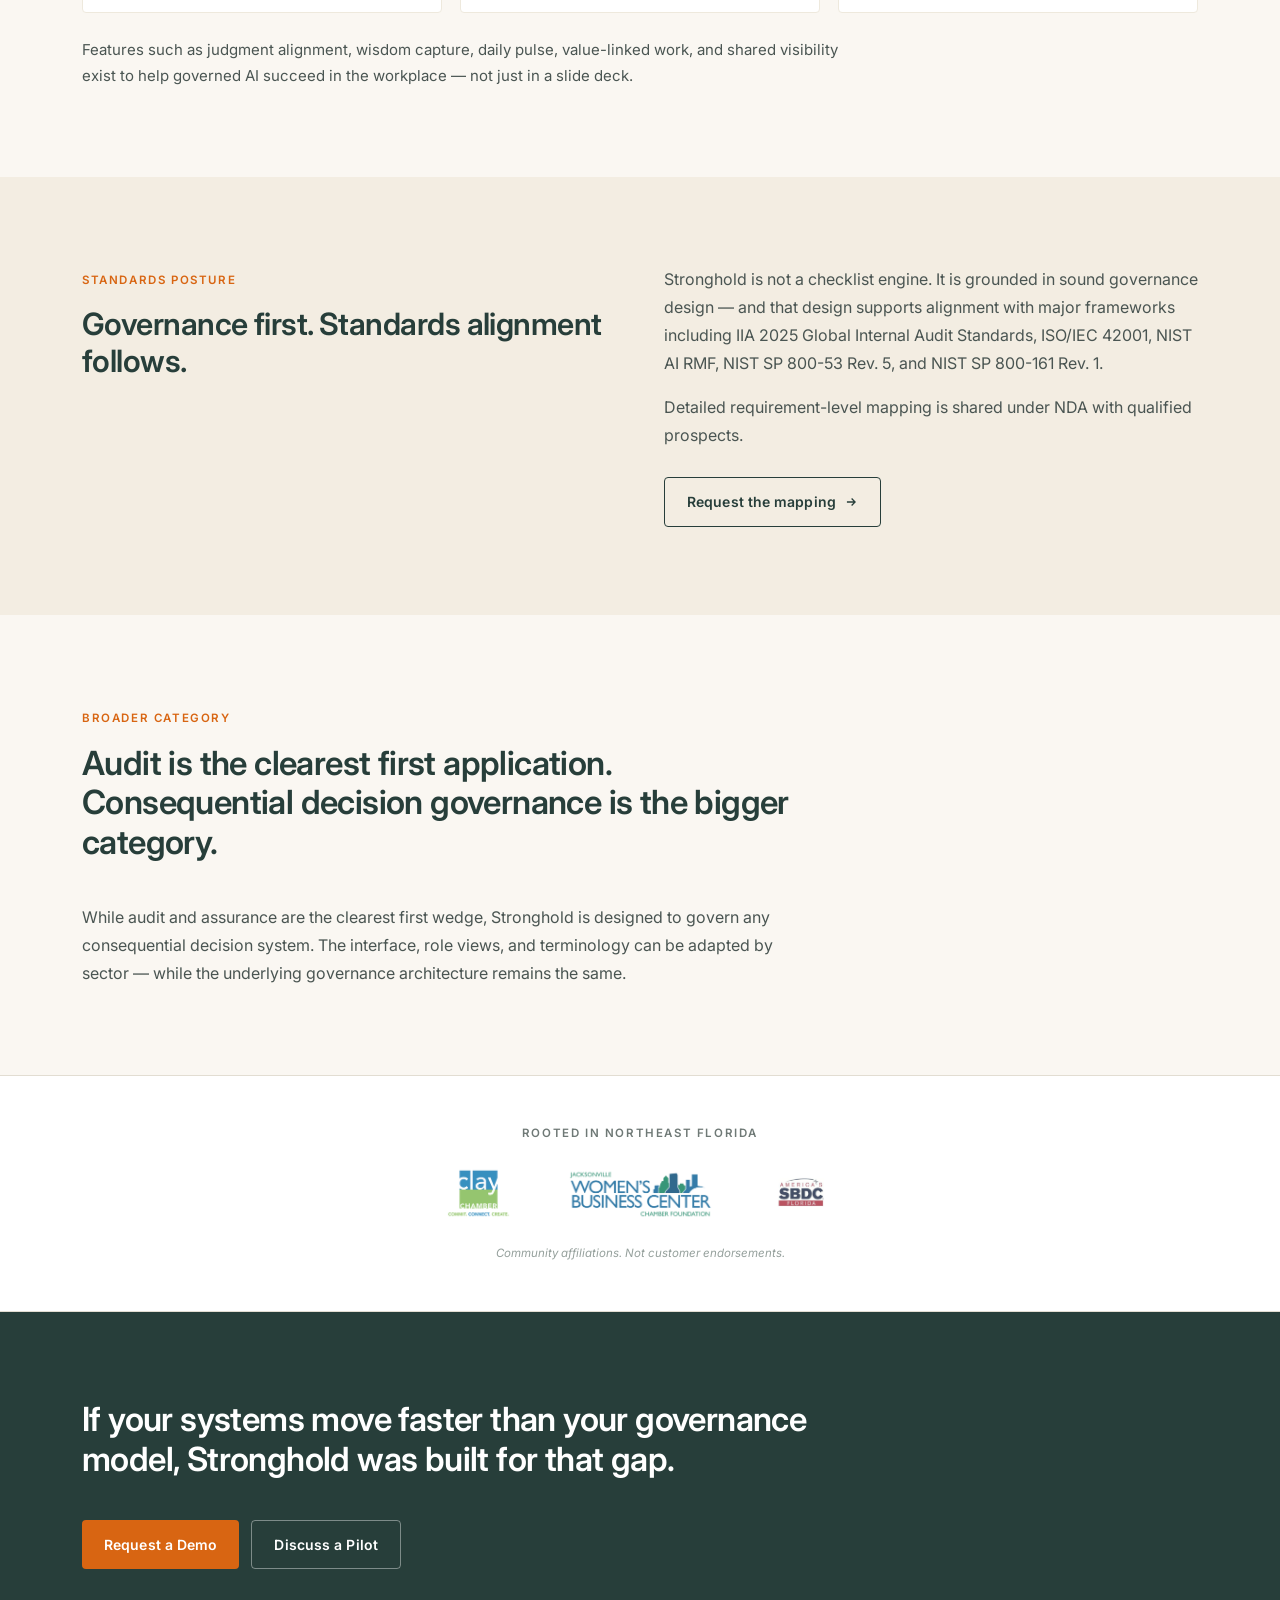
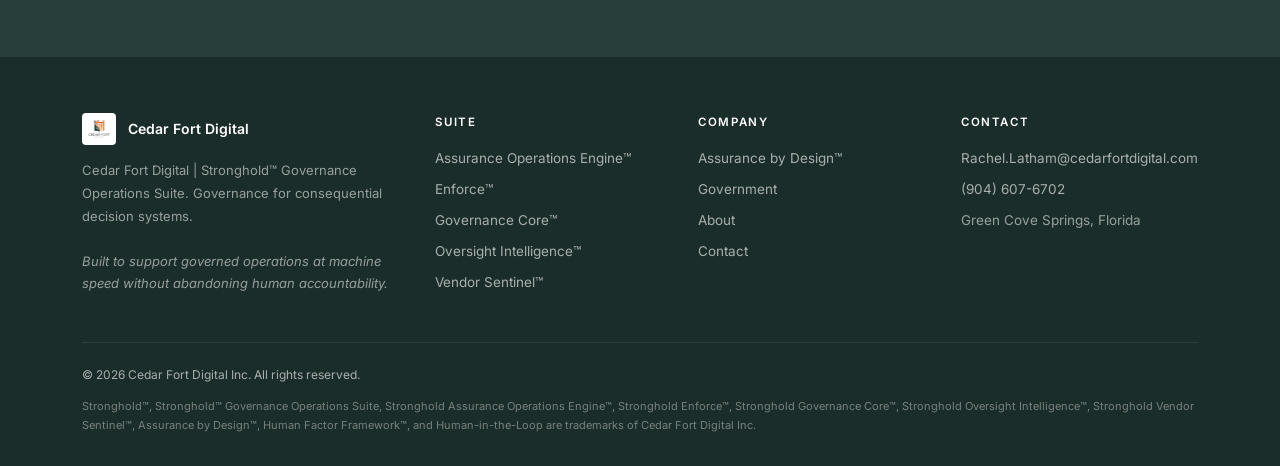
==== commit 9a49aac0: "Light nav so logo is visible, Stronghold lockup in hero, Assurance by Design + Human Factor Framewor" ====
--- a/index.html
+++ b/index.html
@@ -4,7 +4,7 @@
 <meta charset="UTF-8">
 <meta name="viewport" content="width=device-width, initial-scale=1.0">
 <title>Cedar Fort Digital — Stronghold™ Governance Operations Suite</title>
-<meta name="description" content="Stronghold™ is the governed operating environment for consequential decision systems. Policy, live operations, evidence, and oversight — in one place, at machine speed.">
+<meta name="description" content="Stronghold™ is the governed operating environment for consequential decision systems. Built on Assurance by Design™, with the Human Factor Framework™ at its center.">
 <link rel="icon" type="image/png" href="images/Logos/Stronghold%20Flat%20Copper%20Trans.PNG">
 <link rel="preconnect" href="https://fonts.googleapis.com">
 <link rel="preconnect" href="https://fonts.gstatic.com" crossorigin>
@@ -17,10 +17,9 @@
 <div class="container">
 <a href="index.html" class="brand">
 <img src="images/Logos/Cedar%20Fort%20Digital%20Logo%20Trans.png" alt="Cedar Fort Digital">
-<span class="brand-text">Cedar Fort Digital</span>
 </a>
 <div class="links" id="navlinks">
-<a href="assurance-by-design.html">Framework</a>
+<a href="assurance-by-design.html">Assurance by Design™</a>
 <a href="products.html">Products</a>
 <a href="government.html">Government</a>
 <a href="about.html">About</a>
@@ -33,9 +32,15 @@
 <!-- HERO -->
 <section class="hero hero-skyline">
 <div class="container">
-<div class="eyebrow light">Stronghold™ Governance Operations Suite</div>
-<h1>Governance built into the system.<br><span class="accent">Not bolted on after the fact.</span></h1>
-<p class="lead">A governed operating environment for consequential decision systems — connecting policy, live operations, evidence, escalation, and oversight in one place. Governance keeps pace with the work, not the audit.</p>
+<div class="hero-lockup">
+<img src="images/Logos/Stronghold%20Flat%20Copper%20Trans.PNG" alt="Stronghold">
+<div class="lockup-text">
+Stronghold™
+<span>Governance Operations Suite</span>
+</div>
+</div>
+<h1>Governance as a <span class="accent">structural property</span><br>of every consequential decision system.</h1>
+<p class="lead">A governed operating environment for consequential decision systems — connecting policy, live operations, evidence, escalation, and oversight in one place. Governance keeps pace with the work, instead of reconstructing the record after the fact.</p>
 <p class="support">Human judgment is not an exception path. It is part of the design.</p>
 <div class="cta-row">
 <a href="contact.html" class="btn btn-primary">Request a Demo</a>
@@ -53,28 +58,67 @@
 <h2>AI does not fix broken systems.<br>It scales them.</h2>
 </div>
 <div class="body-text">
-<p>Most institutions are trying to modernize on top of fragmented policy, disconnected workflows, and evidence that gets reconstructed under deadline. Decision systems now move faster than the governance built to oversee them — and AI accelerates that gap rather than closing it.</p>
+<p>Most institutions are trying to modernize on top of fragmented policy, disconnected workflows, and evidence reconstructed under deadline. Decision systems now move faster than the governance built to oversee them — and AI accelerates that gap rather than closing it.</p>
 <p>Stronghold solves the operating problem at the architectural level: governance becomes a structural property of the system itself, not a supervisory layer applied after the fact.</p>
 </div>
 </div>
 </section>
 
+<!-- ASSURANCE BY DESIGN -->
+<section class="section-warm">
+<div class="container">
+<div class="section-header">
+<div class="eyebrow">The Framework</div>
+<h2>Built on Assurance by Design™.</h2>
+<p>Cedar Fort Digital's framework for embedding observation, traceability, proof, enforcement, and human accountability directly into the operational architecture of consequential decision systems. Stronghold™ is the reference implementation — four governance functions active on every consequential action.</p>
+</div>
+<div class="card-grid cols-4">
+<div class="card">
+<span class="card-tag">01</span>
+<h4>Observe</h4>
+<p>Continuous monitoring of the operational system — drift detection, runtime metrics, alerts, policy rule checks, override logging.</p>
+</div>
+<div class="card">
+<span class="card-tag">02</span>
+<h4>Trace</h4>
+<p>Lineage of model, prompt, and policy-to-code mapping. Decision pathways and system state transitions captured at the moment they happen.</p>
+</div>
+<div class="card">
+<span class="card-tag">03</span>
+<h4>Prove</h4>
+<p>Immutable evidence ledger and automated control attestations — produced as work happens, not reconstructed afterward.</p>
+</div>
+<div class="card">
+<span class="card-tag">04</span>
+<h4>Enforce</h4>
+<p>Risk thresholds, automated gates, escalation triggers, deployment controls, remediation workflows. Policy operating, not policy filed.</p>
+</div>
+</div>
+<div class="cta-row" style="margin-top:32px">
+<a href="assurance-by-design.html" class="btn btn-secondary">Read the framework
+<svg class="btn-arrow" viewBox="0 0 24 24" fill="none" stroke="currentColor" stroke-width="2.2"><path d="M5 12h14M13 6l6 6-6 6"/></svg>
+</a>
+</div>
+</div>
+</section>
+
 <!-- HUMAN JUDGMENT -->
+<section class="section-cream">
+<div class="container">
+<div class="section-header">
+<div class="eyebrow">Human Judgment</div>
+<h2>Human judgment is the accountability layer.</h2>
+</div>
+<div class="body-text">
+<p>Stronghold was not built to remove human judgment from consequential work. It was built to preserve it where institutional accountability actually lives — and to support it with signal, context, boundaries, evidence, and escalation when judgment is required.</p>
+<p>The <strong>Human Factor Framework™</strong> defines when human judgment is required, what context the system must provide to support it, and what record must be generated to prove that judgment was exercised. The <strong>Human-in-the-Loop protocol</strong> is not a workaround. It is a designed accountability checkpoint that preserves human authority at the moments that matter most.</p>
+<p class="lock">Human judgment is not an exception path. It is part of the design.</p>
+</div>
+</div>
+</section>
+
+<!-- HOW IT WORKS -->
 <section class="section-warm">
-<div class="container">
-<div class="section-header">
-<div class="eyebrow">Human Judgment</div>
-<h2>The accountability layer is human. By design.</h2>
-</div>
-<div class="body-text">
-<p>Stronghold was not built to remove human judgment from consequential work. It was built to preserve it where institutional accountability actually lives — and to support it with signal, context, boundaries, evidence, and escalation when judgment is required.</p>
-<p>The Human Factor Framework™ defines when human judgment is required. The Human-in-the-Loop protocol is not a workaround. It is a designed accountability checkpoint that preserves human authority at the moments that matter.</p>
-</div>
-</div>
-</section>
-
-<!-- HOW IT WORKS -->
-<section class="section-cream">
 <div class="container">
 <div class="section-header">
 <div class="eyebrow">How it works</div>
@@ -94,7 +138,7 @@
 </section>
 
 <!-- CORE CAPABILITIES -->
-<section class="section-warm">
+<section class="section-cream">
 <div class="container">
 <div class="section-header">
 <div class="eyebrow">Three core capabilities</div>
@@ -131,7 +175,7 @@
 </section>
 
 <!-- ELEVATE JUDGMENT -->
-<section class="section-cream">
+<section class="section-warm">
 <div class="container">
 <div class="cols-2">
 <div>
@@ -146,6 +190,26 @@
 </div>
 </section>
 
+<!-- ADOPTION LAYER -->
+<section class="section-cream">
+<div class="container">
+<div class="section-header">
+<div class="eyebrow">Adoption</div>
+<h2>Built for real institutions, not just technical theory.</h2>
+<p>Stronghold reflects how consequential work actually happens inside institutions. It supports accountable decision-making with role-aware workflow, calibration, review, and escalation — while reducing administrative drag and giving professionals better signals, clearer priorities, and stronger evidence.</p>
+</div>
+<div class="card-grid cols-3">
+<div class="card"><h4>Judgment alignment</h4><p>Calibration across the team so determinations are consistent, defensible, and reviewable.</p></div>
+<div class="card"><h4>Wisdom capture</h4><p>Patterns from senior practitioners preserved and surfaced where they help.</p></div>
+<div class="card"><h4>Daily pulse</h4><p>Operating cadence visible to the team, not buried in spreadsheets.</p></div>
+<div class="card"><h4>Value-linked work</h4><p>Work tied to the business outcome it supports, not just the workpaper it produces.</p></div>
+<div class="card"><h4>Shared visibility</h4><p>The same governed record across analyst, mentor, architect, and authority — no parallel views.</p></div>
+<div class="card"><h4>Backlog visibility</h4><p>Capacity, work cycles, and escalation in clear view — earlier intervention, less end-of-cycle panic.</p></div>
+</div>
+<p style="margin-top:24px;font-size:15px;color:var(--ink-soft);max-width:780px">Features such as judgment alignment, wisdom capture, daily pulse, value-linked work, and shared visibility exist to help governed AI succeed in the workplace — not just in a slide deck.</p>
+</div>
+</section>
+
 <!-- STANDARDS POSTURE -->
 <section class="section-warm">
 <div class="container">
@@ -163,6 +227,19 @@
 </a>
 </div>
 </div>
+</div>
+</div>
+</section>
+
+<!-- BROADER CATEGORY -->
+<section class="section-cream">
+<div class="container">
+<div class="section-header">
+<div class="eyebrow">Broader category</div>
+<h2>Audit is the clearest first application.<br>Consequential decision governance is the bigger category.</h2>
+</div>
+<div class="body-text">
+<p>While audit and assurance are the clearest first wedge, Stronghold is designed to govern any consequential decision system. The interface, role views, and terminology can be adapted by sector — while the underlying governance architecture remains the same.</p>
 </div>
 </div>
 </section>
@@ -198,7 +275,7 @@
 <div class="footer-top">
 <div class="brand-block">
 <div class="brand-row">
-<img src="images/Logos/Cedar%20Fort%20Digital%20Logo%20Trans.png" alt="Cedar Fort Digital">
+<img src="images/Logos/Cedar%20Fort%20Digital%20Logo%20Trans.png" alt="Cedar Fort Digital" style="background:#fff;padding:6px;border-radius:4px">
 <span>Cedar Fort Digital</span>
 </div>
 <p>Cedar Fort Digital | Stronghold™ Governance Operations Suite. Governance for consequential decision systems.</p>
@@ -208,8 +285,8 @@
 <h5>Suite</h5>
 <a href="assurance-operations-engine.html">Assurance Operations Engine™</a>
 <a href="enforce.html">Enforce™</a>
-<a href="products.html">Governance Core™</a>
-<a href="products.html">Oversight Intelligence™</a>
+<a href="products.html#governance-core">Governance Core™</a>
+<a href="products.html#oversight-intelligence">Oversight Intelligence™</a>
 <a href="vendor-sentinel.html">Vendor Sentinel™</a>
 </div>
 <div class="col">
--- a/assets/styles.css
+++ b/assets/styles.css
@@ -95,19 +95,19 @@
 .cta-row { display: flex; gap: 12px; flex-wrap: wrap; margin-top: 28px; }
 .cta-row.center { justify-content: center; }
 
-/* ---------- Nav ---------- */
+/* ---------- Nav (light) ---------- */
 nav.site-nav {
   position: sticky;
   top: 0;
   z-index: 50;
-  background: var(--green);
-  border-bottom: 1px solid rgba(255,255,255,0.06);
+  background: #fff;
+  border-bottom: 1px solid var(--line);
 }
 nav.site-nav .container {
   display: flex;
   align-items: center;
   justify-content: space-between;
-  height: 70px;
+  height: 78px;
   gap: 24px;
 }
 nav.site-nav .brand {
@@ -116,55 +116,81 @@
   gap: 12px;
   flex-shrink: 0;
 }
-nav.site-nav .brand img { height: 34px; width: auto; }
+nav.site-nav .brand img { height: 50px; width: auto; background: transparent !important; padding: 0 !important; border-radius: 0 !important; }
 nav.site-nav .brand-text {
-  color: #fff;
+  color: var(--green);
   font-size: 14px;
   font-weight: 600;
   letter-spacing: -0.005em;
   white-space: nowrap;
+  display: none;
 }
 nav.site-nav .links {
   display: flex;
   align-items: center;
-  gap: 22px;
+  gap: 28px;
   flex-wrap: nowrap;
 }
 nav.site-nav .links a {
-  color: rgba(255,255,255,0.78);
-  font-size: 13px;
+  color: var(--ink-soft);
+  font-size: 13.5px;
   font-weight: 500;
   letter-spacing: 0.1px;
   white-space: nowrap;
   transition: color 0.2s;
 }
-nav.site-nav .links a:hover { color: #fff; }
-nav.site-nav .links a.current { color: var(--orange-light); }
+nav.site-nav .links a:hover { color: var(--green); }
+nav.site-nav .links a.current { color: var(--orange); }
 nav.site-nav .cta {
   background: var(--orange);
   color: #fff !important;
-  padding: 8px 16px;
+  padding: 9px 18px;
   border-radius: 4px;
   font-weight: 600;
   font-size: 13px;
 }
 nav.site-nav .cta:hover { background: var(--orange-dark); }
-.nav-toggle { display: none; color: #fff; font-size: 22px; padding: 4px 8px; }
+.nav-toggle { display: none; color: var(--green); font-size: 22px; padding: 4px 8px; }
 @media (max-width: 1100px) {
   nav.site-nav .links {
     display: none;
     position: absolute;
-    top: 70px; left: 0; right: 0;
-    background: var(--green-deep);
+    top: 78px; left: 0; right: 0;
+    background: #fff;
     flex-direction: column;
     align-items: stretch;
     padding: 16px 32px 22px;
     gap: 14px;
-    border-top: 1px solid rgba(255,255,255,0.06);
+    border-top: 1px solid var(--line);
+    box-shadow: 0 6px 16px rgba(0,0,0,0.06);
   }
   nav.site-nav .links.open { display: flex; }
   nav.site-nav .links a { padding: 6px 0; }
   .nav-toggle { display: block; }
+}
+
+/* Stronghold logo lockup in hero */
+.hero-lockup {
+  display: flex;
+  align-items: center;
+  gap: 16px;
+  margin-bottom: 28px;
+}
+.hero-lockup img { height: 56px; width: auto; }
+.hero-lockup .lockup-text {
+  color: rgba(255,255,255,0.85);
+  font-size: 15px;
+  font-weight: 600;
+  letter-spacing: 0.5px;
+}
+.hero-lockup .lockup-text span {
+  display: block;
+  font-size: 11.5px;
+  font-weight: 500;
+  letter-spacing: 1.6px;
+  text-transform: uppercase;
+  color: var(--orange-light);
+  margin-top: 2px;
 }
 
 /* ---------- Hero ---------- */
